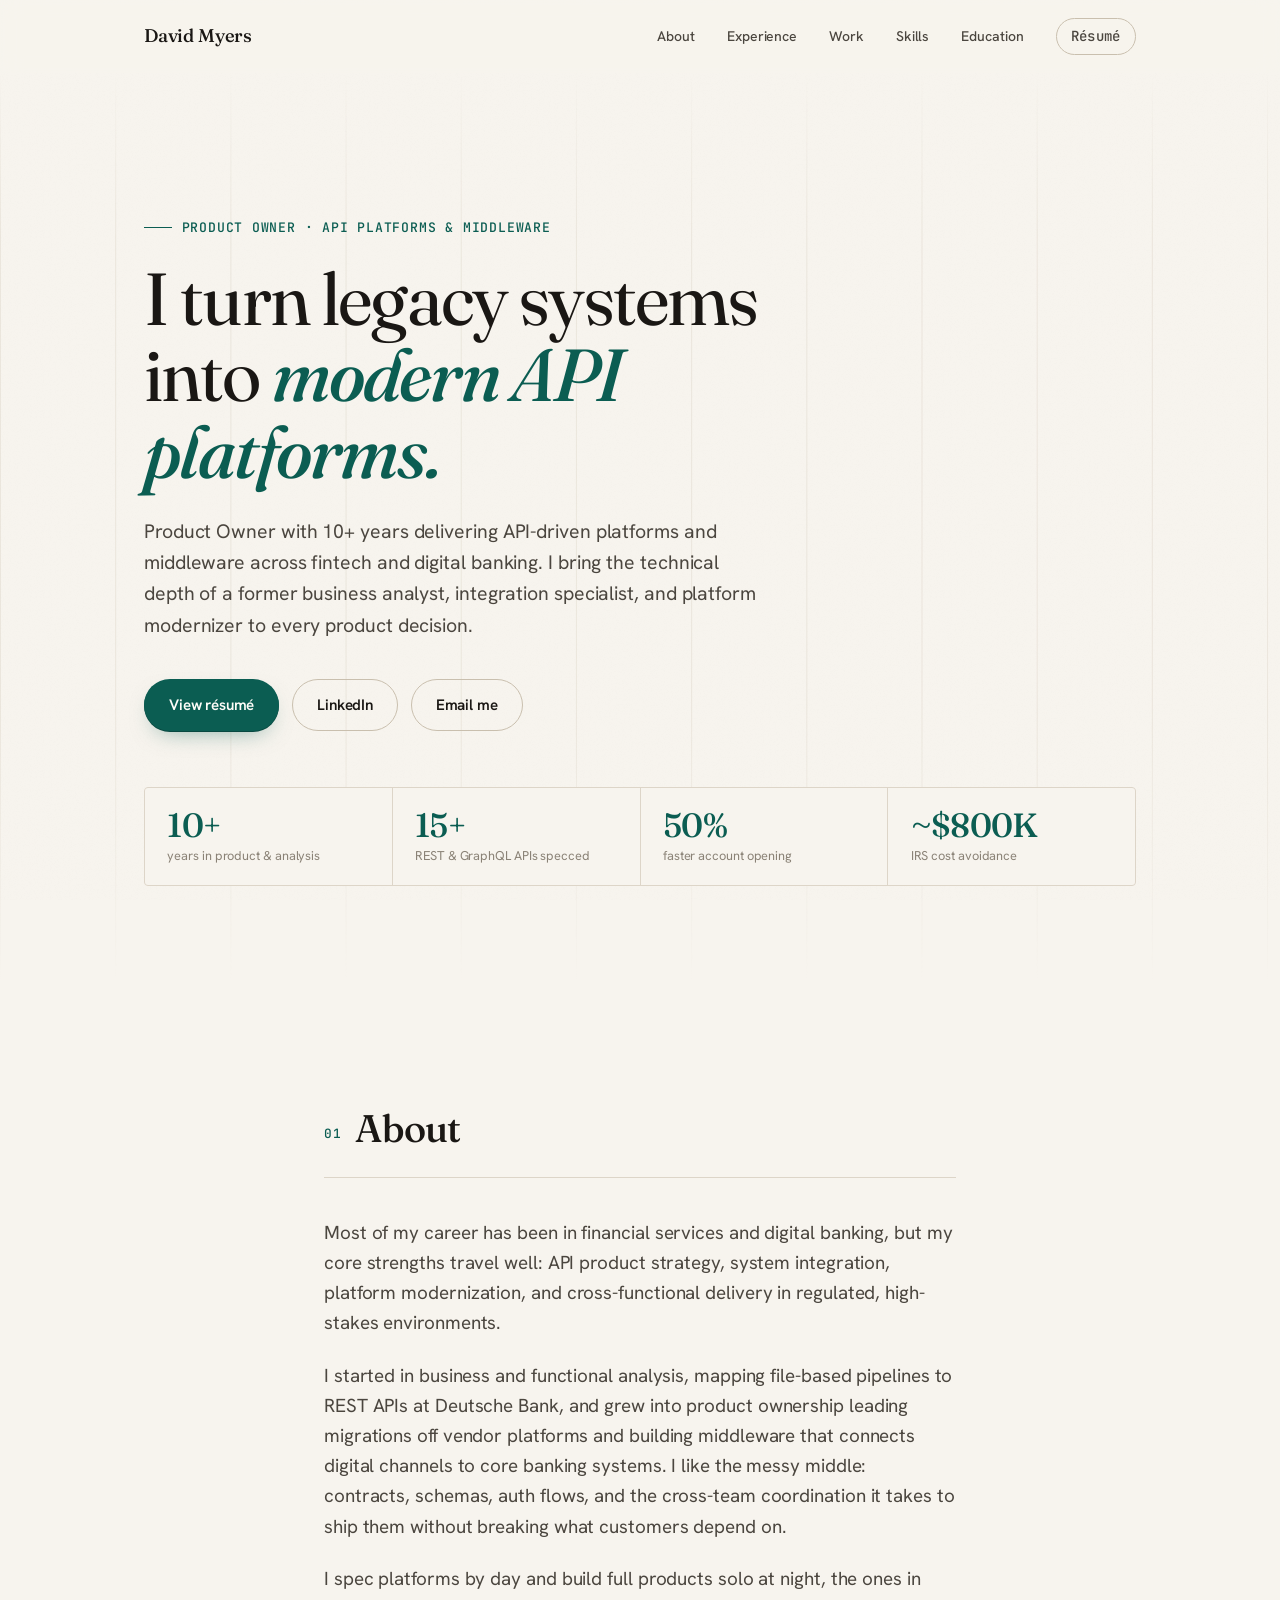
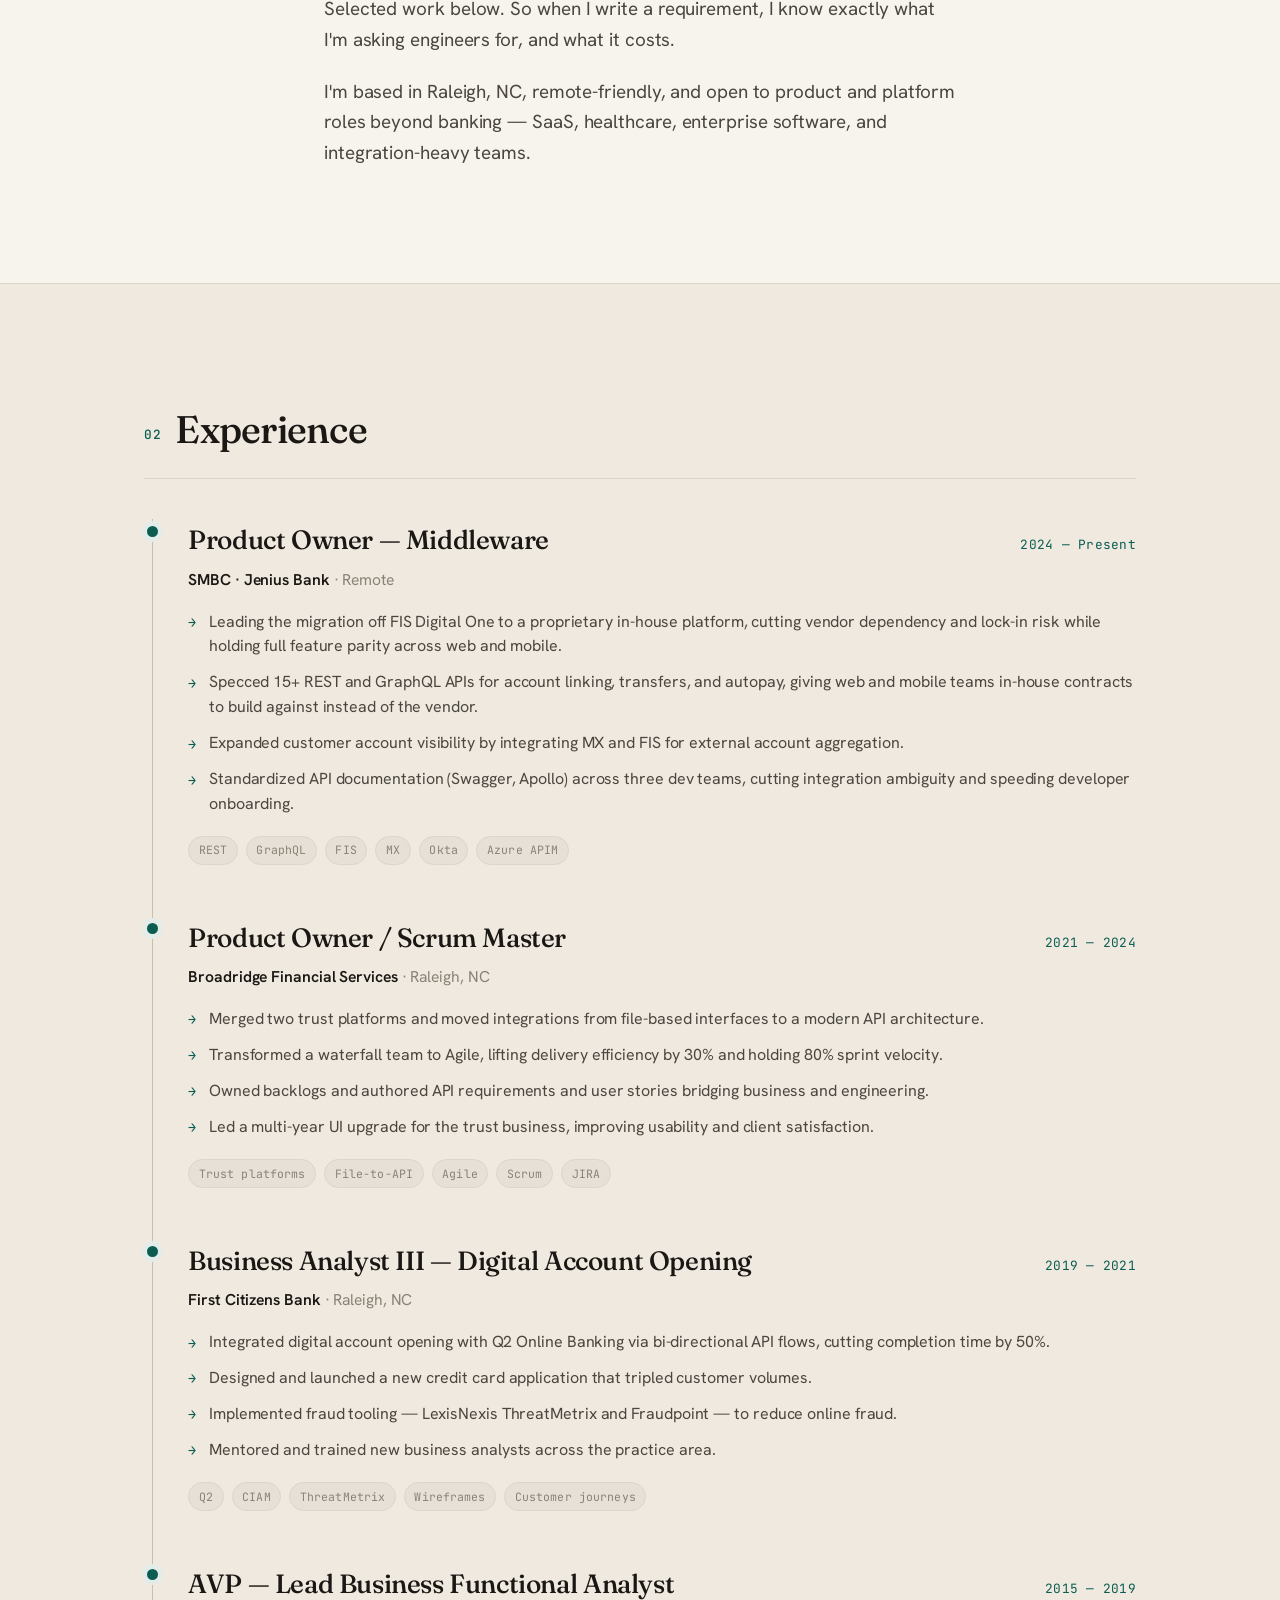
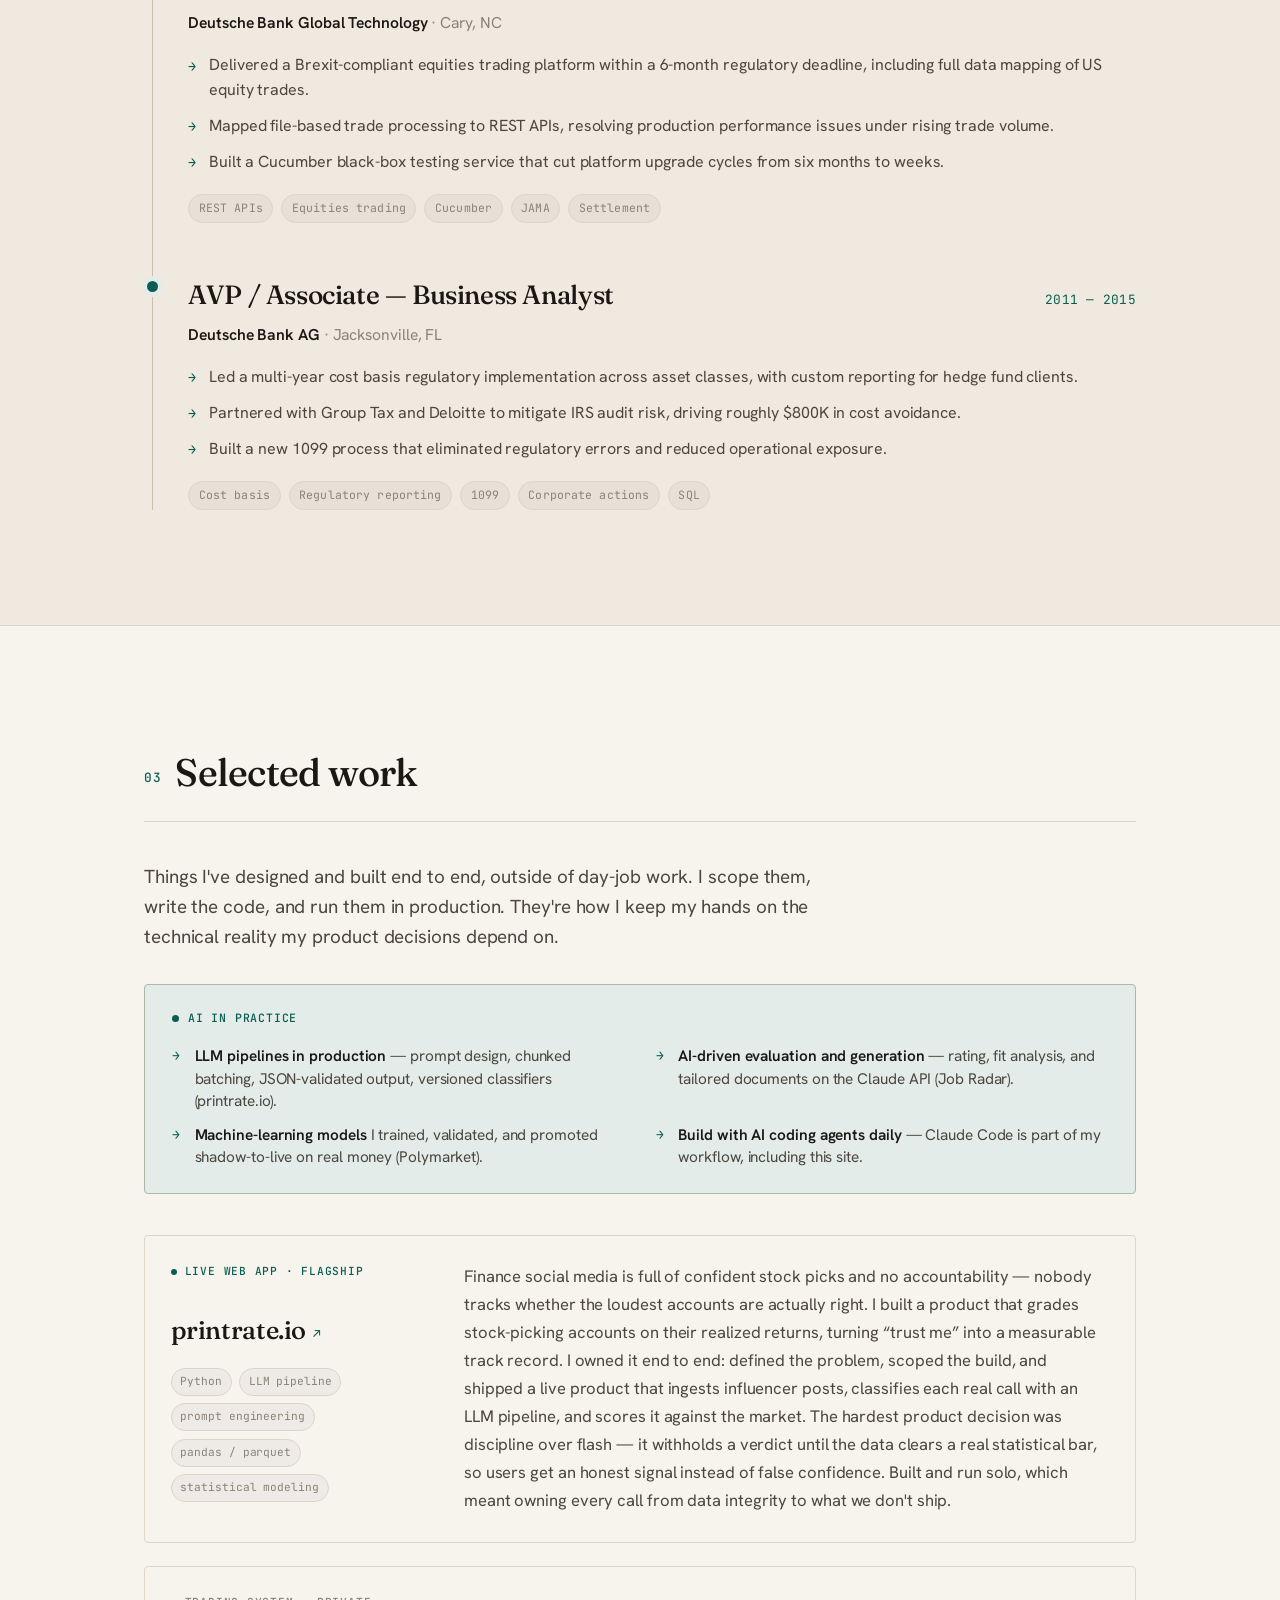
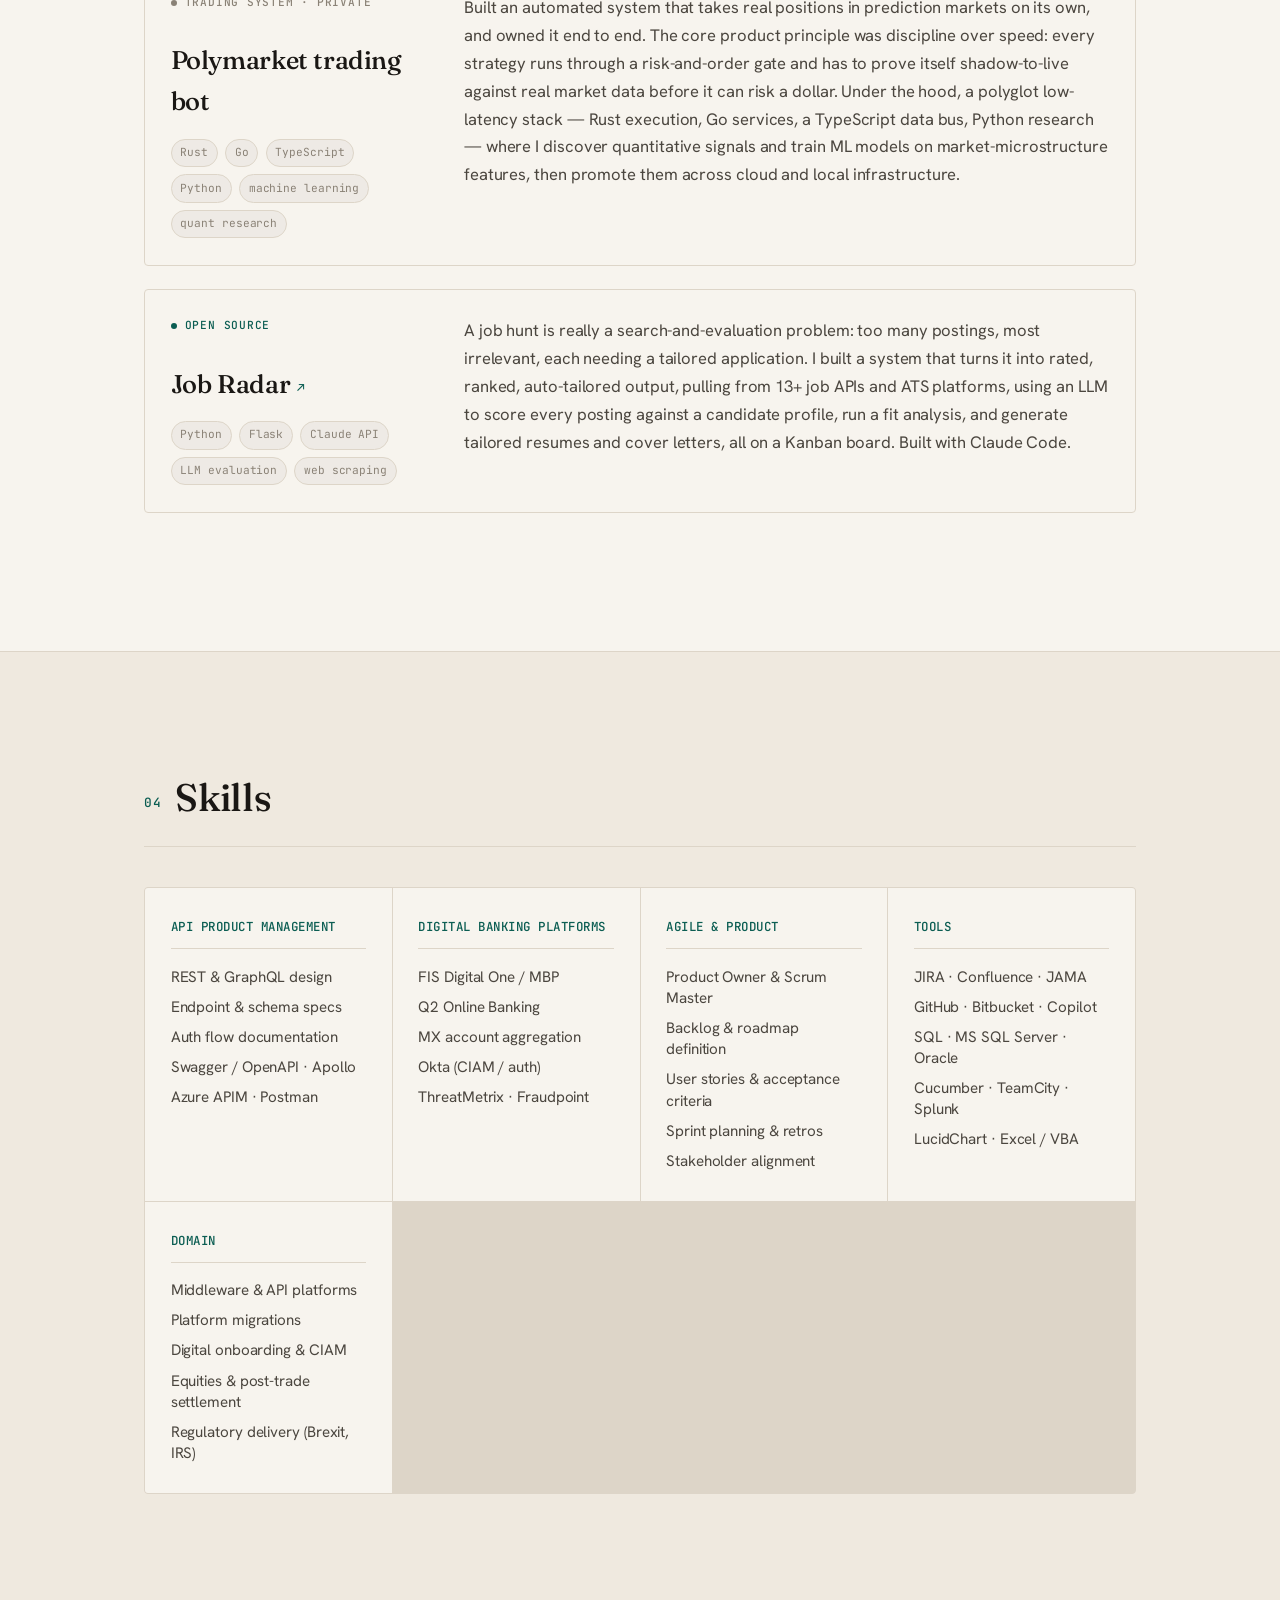
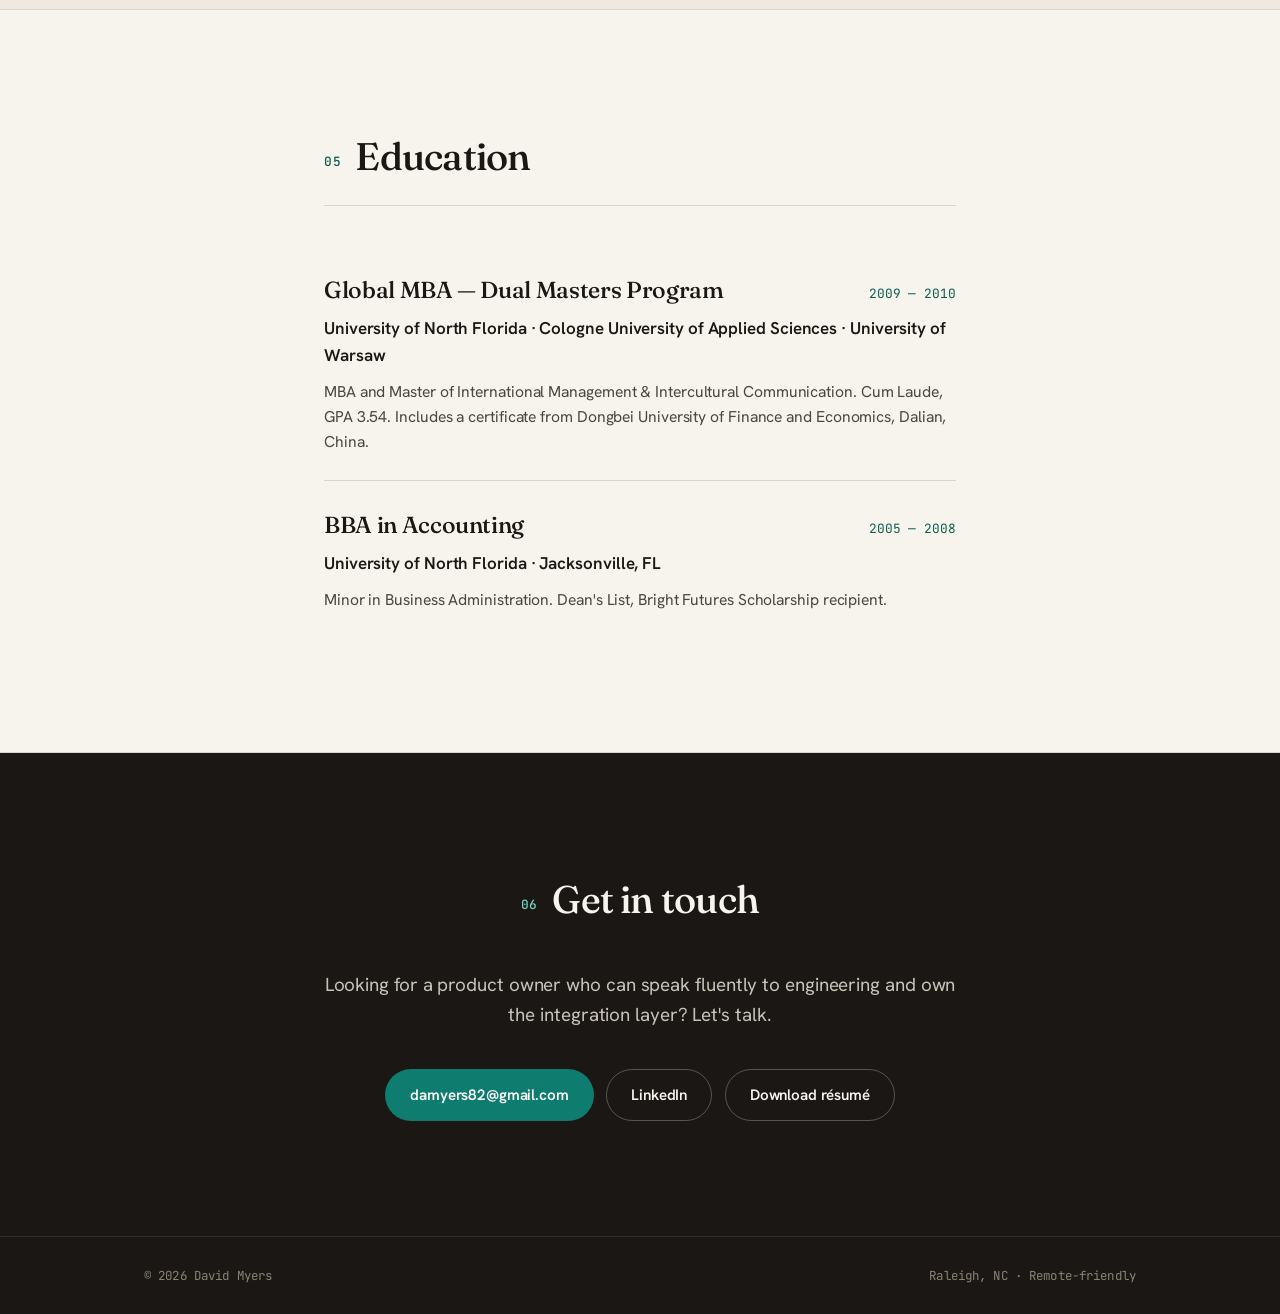
==== index.html @ fa6a153c "Sharpen positioning: outcome-led Jenius bullets, About bridge line, Job Radar product framing, unify" ====
<!DOCTYPE html>
<html lang="en">
<head>
  <meta charset="UTF-8" />
  <meta name="viewport" content="width=device-width, initial-scale=1.0" />
  <title>David Myers — Product Owner, API Platforms &amp; Middleware</title>
  <meta name="description" content="David Myers — Product Owner specializing in API platforms and middleware, with 10+ years modernizing complex enterprise systems across fintech, digital banking, and regulated environments." />

  <!-- Open Graph / social preview -->
  <meta property="og:title" content="David Myers — Product Owner, API Platforms &amp; Middleware" />
  <meta property="og:description" content="10+ years modernizing API platforms and middleware across fintech and digital banking." />
  <meta property="og:type" content="website" />
  <meta property="og:url" content="https://davidmyers.work/" />

  <link rel="preconnect" href="https://fonts.googleapis.com" />
  <link rel="preconnect" href="https://fonts.gstatic.com" crossorigin />
  <link href="https://fonts.googleapis.com/css2?family=Fraunces:opsz,wght@9..144,400;9..144,500;9..144,600;9..144,400&family=Hanken+Grotesk:wght@400;500;600;700&family=JetBrains+Mono:wght@400;500&display=swap" rel="stylesheet" />

  <link rel="stylesheet" href="styles.css" />
  <link rel="icon" href="data:image/svg+xml,%3Csvg xmlns='http://www.w3.org/2000/svg' viewBox='0 0 100 100'%3E%3Crect width='100' height='100' rx='22' fill='%234f46e5'/%3E%3Ctext x='50' y='68' font-family='Georgia,serif' font-size='54' fill='white' text-anchor='middle'%3EDM%3C/text%3E%3C/svg%3E" />
</head>
<body>
  <script>document.documentElement.classList.add('js');</script>

  <header class="nav" id="nav">
    <div class="nav-inner">
      <a href="#top" class="nav-brand">David&nbsp;Myers</a>
      <nav class="nav-links" aria-label="Primary">
        <a href="#about">About</a>
        <a href="#experience">Experience</a>
        <a href="#work">Work</a>
        <a href="#skills">Skills</a>
        <a href="#education">Education</a>
        <a href="resume.html" class="nav-resume">Résumé</a>
      </nav>
    </div>
  </header>

  <main id="top">

    <!-- HERO -->
    <section class="hero">
      <div class="container">
        <p class="hero-eyebrow">Product Owner · API Platforms &amp; Middleware</p>
        <h1 class="hero-title">I turn legacy systems into <span class="accent">modern API platforms.</span></h1>
        <p class="hero-lead">
          Product Owner with 10+ years delivering API-driven platforms and middleware across
          fintech and digital banking. I bring the technical depth of a former business analyst,
          integration specialist, and platform modernizer to every product decision.
        </p>
        <div class="hero-actions">
          <a href="resume.html" class="btn btn-primary">View résumé</a>
          <a href="https://linkedin.com/in/davidmyers82" class="btn btn-ghost" target="_blank" rel="noopener">LinkedIn</a>
          <a href="mailto:damyers82@gmail.com" class="btn btn-ghost">Email me</a>
        </div>
        <ul class="hero-stats">
          <li><span class="stat-num">10+</span><span class="stat-label">years in product &amp; analysis</span></li>
          <li><span class="stat-num">15+</span><span class="stat-label">REST &amp; GraphQL APIs specced</span></li>
          <li><span class="stat-num">50%</span><span class="stat-label">faster account opening</span></li>
          <li><span class="stat-num">~$800K</span><span class="stat-label">IRS cost avoidance</span></li>
        </ul>
      </div>
    </section>

    <!-- ABOUT -->
    <section id="about" class="section">
      <div class="container narrow">
        <h2 class="section-title"><span class="section-num">01</span> About</h2>
        <p class="prose">
          Most of my career has been in financial services and digital banking, but my core
          strengths travel well: API product strategy, system integration, platform
          modernization, and cross-functional delivery in regulated, high-stakes environments.
        </p>
        <p class="prose">
          I started in business and functional analysis, mapping file-based pipelines to REST
          APIs at Deutsche Bank, and grew into product ownership leading migrations off vendor
          platforms and building middleware that connects digital channels to core banking
          systems. I like the messy middle: contracts, schemas, auth flows, and the
          cross-team coordination it takes to ship them without breaking what customers depend on.
        </p>
        <p class="prose">
          I spec platforms by day and build full products solo at night, the ones in Selected
          work below. So when I write a requirement, I know exactly what I'm asking engineers
          for, and what it costs.
        </p>
        <p class="prose">
          I'm based in Raleigh, NC, remote-friendly, and open to product and platform roles
          beyond banking — SaaS, healthcare, enterprise software, and integration-heavy teams.
        </p>
      </div>
    </section>

    <!-- EXPERIENCE -->
    <section id="experience" class="section section-alt">
      <div class="container">
        <h2 class="section-title"><span class="section-num">02</span> Experience</h2>

        <ol class="timeline">

          <li class="tl-item reveal">
            <div class="tl-marker" aria-hidden="true"></div>
            <div class="tl-body">
              <div class="tl-head">
                <h3 class="tl-role">Product Owner — Middleware</h3>
                <span class="tl-dates">2024 — Present</span>
              </div>
              <p class="tl-company">SMBC · Jenius Bank <span class="tl-loc">· Remote</span></p>
              <ul class="tl-points">
                <li>Leading the migration off FIS Digital One to a proprietary in-house platform, cutting vendor dependency and lock-in risk while holding full feature parity across web and mobile.</li>
                <li>Specced 15+ REST and GraphQL APIs for account linking, transfers, and autopay, giving web and mobile teams in-house contracts to build against instead of the vendor.</li>
                <li>Expanded customer account visibility by integrating MX and FIS for external account aggregation.</li>
                <li>Standardized API documentation (Swagger, Apollo) across three dev teams, cutting integration ambiguity and speeding developer onboarding.</li>
              </ul>
              <ul class="tl-tags">
                <li>REST</li><li>GraphQL</li><li>FIS</li><li>MX</li><li>Okta</li><li>Azure APIM</li>
              </ul>
            </div>
          </li>

          <li class="tl-item reveal">
            <div class="tl-marker" aria-hidden="true"></div>
            <div class="tl-body">
              <div class="tl-head">
                <h3 class="tl-role">Product Owner / Scrum Master</h3>
                <span class="tl-dates">2021 — 2024</span>
              </div>
              <p class="tl-company">Broadridge Financial Services <span class="tl-loc">· Raleigh, NC</span></p>
              <ul class="tl-points">
                <li>Merged two trust platforms and moved integrations from file-based interfaces to a modern API architecture.</li>
                <li>Transformed a waterfall team to Agile, lifting delivery efficiency by 30% and holding 80% sprint velocity.</li>
                <li>Owned backlogs and authored API requirements and user stories bridging business and engineering.</li>
                <li>Led a multi-year UI upgrade for the trust business, improving usability and client satisfaction.</li>
              </ul>
              <ul class="tl-tags">
                <li>Trust platforms</li><li>File-to-API</li><li>Agile</li><li>Scrum</li><li>JIRA</li>
              </ul>
            </div>
          </li>

          <li class="tl-item reveal">
            <div class="tl-marker" aria-hidden="true"></div>
            <div class="tl-body">
              <div class="tl-head">
                <h3 class="tl-role">Business Analyst III — Digital Account Opening</h3>
                <span class="tl-dates">2019 — 2021</span>
              </div>
              <p class="tl-company">First Citizens Bank <span class="tl-loc">· Raleigh, NC</span></p>
              <ul class="tl-points">
                <li>Integrated digital account opening with Q2 Online Banking via bi-directional API flows, cutting completion time by 50%.</li>
                <li>Designed and launched a new credit card application that tripled customer volumes.</li>
                <li>Implemented fraud tooling — LexisNexis ThreatMetrix and Fraudpoint — to reduce online fraud.</li>
                <li>Mentored and trained new business analysts across the practice area.</li>
              </ul>
              <ul class="tl-tags">
                <li>Q2</li><li>CIAM</li><li>ThreatMetrix</li><li>Wireframes</li><li>Customer journeys</li>
              </ul>
            </div>
          </li>

          <li class="tl-item reveal">
            <div class="tl-marker" aria-hidden="true"></div>
            <div class="tl-body">
              <div class="tl-head">
                <h3 class="tl-role">AVP — Lead Business Functional Analyst</h3>
                <span class="tl-dates">2015 — 2019</span>
              </div>
              <p class="tl-company">Deutsche Bank Global Technology <span class="tl-loc">· Cary, NC</span></p>
              <ul class="tl-points">
                <li>Delivered a Brexit-compliant equities trading platform within a 6-month regulatory deadline, including full data mapping of US equity trades.</li>
                <li>Mapped file-based trade processing to REST APIs, resolving production performance issues under rising trade volume.</li>
                <li>Built a Cucumber black-box testing service that cut platform upgrade cycles from six months to weeks.</li>
              </ul>
              <ul class="tl-tags">
                <li>REST APIs</li><li>Equities trading</li><li>Cucumber</li><li>JAMA</li><li>Settlement</li>
              </ul>
            </div>
          </li>

          <li class="tl-item reveal">
            <div class="tl-marker" aria-hidden="true"></div>
            <div class="tl-body">
              <div class="tl-head">
                <h3 class="tl-role">AVP / Associate — Business Analyst</h3>
                <span class="tl-dates">2011 — 2015</span>
              </div>
              <p class="tl-company">Deutsche Bank AG <span class="tl-loc">· Jacksonville, FL</span></p>
              <ul class="tl-points">
                <li>Led a multi-year cost basis regulatory implementation across asset classes, with custom reporting for hedge fund clients.</li>
                <li>Partnered with Group Tax and Deloitte to mitigate IRS audit risk, driving roughly $800K in cost avoidance.</li>
                <li>Built a new 1099 process that eliminated regulatory errors and reduced operational exposure.</li>
              </ul>
              <ul class="tl-tags">
                <li>Cost basis</li><li>Regulatory reporting</li><li>1099</li><li>Corporate actions</li><li>SQL</li>
              </ul>
            </div>
          </li>

        </ol>
      </div>
    </section>

    <!-- SELECTED WORK -->
    <section id="work" class="section">
      <div class="container">
        <h2 class="section-title"><span class="section-num">03</span> Selected work</h2>
        <p class="prose" style="margin-bottom:2rem;">
          Things I've designed and built end to end, outside of day-job work. I scope them,
          write the code, and run them in production. They're how I keep my hands on the
          technical reality my product decisions depend on.
        </p>

        <div class="ai-note reveal">
          <span class="ai-note-label">AI in practice</span>
          <ul>
            <li><strong>LLM pipelines in production</strong> — prompt design, chunked batching, JSON-validated output, versioned classifiers (printrate.io).</li>
            <li><strong>AI-driven evaluation and generation</strong> — rating, fit analysis, and tailored documents on the Claude API (Job Radar).</li>
            <li><strong>Machine-learning models</strong> I trained, validated, and promoted shadow-to-live on real money (Polymarket).</li>
            <li><strong>Build with AI coding agents daily</strong> — Claude Code is part of my workflow, including this site.</li>
          </ul>
        </div>

        <article class="proj proj-featured reveal">
          <div class="proj-featured-meta">
            <span class="proj-kind">Live web app · flagship</span>
            <a href="https://printrate.io" class="proj-name" target="_blank" rel="noopener">
              printrate.io <span class="ext">↗</span>
            </a>
            <ul class="proj-tags">
              <li>Python</li><li>LLM pipeline</li><li>prompt engineering</li><li>pandas / parquet</li><li>statistical modeling</li>
            </ul>
          </div>
          <div class="proj-featured-body">
            <p class="proj-desc">
              Finance social media is full of confident stock picks and no accountability — nobody
              tracks whether the loudest accounts are actually right. I built a product that grades
              stock-picking accounts on their realized returns, turning “trust me” into a measurable
              track record. I owned it end to end: defined the problem, scoped the build, and shipped
              a live product that ingests influencer posts, classifies each real call with an LLM
              pipeline, and scores it against the market. The hardest product decision was discipline
              over flash — it withholds a verdict until the data clears a real statistical bar, so
              users get an honest signal instead of false confidence. Built and run solo, which meant
              owning every call from data integrity to what we don't ship.
            </p>
          </div>
        </article>

        <article class="proj proj-featured reveal">
          <div class="proj-featured-meta">
            <span class="proj-kind is-private">Trading system · private</span>
            <span class="proj-name">Polymarket trading bot</span>
            <ul class="proj-tags">
              <li>Rust</li><li>Go</li><li>TypeScript</li><li>Python</li><li>machine learning</li><li>quant research</li>
            </ul>
          </div>
          <div class="proj-featured-body">
            <p class="proj-desc">
              Built an automated system that takes real positions in prediction markets on its
              own, and owned it end to end. The core product principle was discipline over speed:
              every strategy runs through a risk-and-order gate and has to prove itself
              shadow-to-live against real market data before it can risk a dollar. Under the hood,
              a polyglot low-latency stack — Rust execution, Go services, a TypeScript data bus,
              Python research — where I discover quantitative signals and train ML models on
              market-microstructure features, then promote them across cloud and local infrastructure.
            </p>
          </div>
        </article>

        <article class="proj proj-featured reveal">
          <div class="proj-featured-meta">
            <span class="proj-kind">Open source</span>
            <a href="https://github.com/devpyle/job-search-profile" class="proj-name" target="_blank" rel="noopener">
              Job Radar <span class="ext">↗</span>
            </a>
            <ul class="proj-tags">
              <li>Python</li><li>Flask</li><li>Claude API</li><li>LLM evaluation</li><li>web scraping</li>
            </ul>
          </div>
          <div class="proj-featured-body">
            <p class="proj-desc">
              A job hunt is really a search-and-evaluation problem: too many postings, most
              irrelevant, each needing a tailored application. I built a system that turns it
              into rated, ranked, auto-tailored output, pulling from 13+ job APIs and ATS
              platforms, using an LLM to score every posting against a candidate profile, run a
              fit analysis, and generate tailored resumes and cover letters, all on a Kanban
              board. Built with Claude Code.
            </p>
          </div>
        </article>
      </div>
    </section>

    <!-- SKILLS -->
    <section id="skills" class="section section-alt">
      <div class="container">
        <h2 class="section-title"><span class="section-num">04</span> Skills</h2>
        <div class="skills-grid">

          <div class="skill-card reveal">
            <h3>API Product Management</h3>
            <ul>
              <li>REST &amp; GraphQL design</li>
              <li>Endpoint &amp; schema specs</li>
              <li>Auth flow documentation</li>
              <li>Swagger / OpenAPI · Apollo</li>
              <li>Azure APIM · Postman</li>
            </ul>
          </div>

          <div class="skill-card reveal">
            <h3>Digital Banking Platforms</h3>
            <ul>
              <li>FIS Digital One / MBP</li>
              <li>Q2 Online Banking</li>
              <li>MX account aggregation</li>
              <li>Okta (CIAM / auth)</li>
              <li>ThreatMetrix · Fraudpoint</li>
            </ul>
          </div>

          <div class="skill-card reveal">
            <h3>Agile &amp; Product</h3>
            <ul>
              <li>Product Owner &amp; Scrum Master</li>
              <li>Backlog &amp; roadmap definition</li>
              <li>User stories &amp; acceptance criteria</li>
              <li>Sprint planning &amp; retros</li>
              <li>Stakeholder alignment</li>
            </ul>
          </div>

          <div class="skill-card reveal">
            <h3>Tools</h3>
            <ul>
              <li>JIRA · Confluence · JAMA</li>
              <li>GitHub · Bitbucket · Copilot</li>
              <li>SQL · MS SQL Server · Oracle</li>
              <li>Cucumber · TeamCity · Splunk</li>
              <li>LucidChart · Excel / VBA</li>
            </ul>
          </div>

          <div class="skill-card reveal">
            <h3>Domain</h3>
            <ul>
              <li>Middleware &amp; API platforms</li>
              <li>Platform migrations</li>
              <li>Digital onboarding &amp; CIAM</li>
              <li>Equities &amp; post-trade settlement</li>
              <li>Regulatory delivery (Brexit, IRS)</li>
            </ul>
          </div>

        </div>
      </div>
    </section>

    <!-- EDUCATION -->
    <section id="education" class="section">
      <div class="container narrow">
        <h2 class="section-title"><span class="section-num">05</span> Education</h2>

        <div class="edu reveal">
          <div class="edu-head">
            <h3>Global MBA — Dual Masters Program</h3>
            <span class="edu-dates">2009 — 2010</span>
          </div>
          <p class="edu-school">University of North Florida · Cologne University of Applied Sciences · University of Warsaw</p>
          <p class="edu-detail">MBA and Master of International Management &amp; Intercultural Communication. Cum Laude, GPA 3.54. Includes a certificate from Dongbei University of Finance and Economics, Dalian, China.</p>
        </div>

        <div class="edu reveal">
          <div class="edu-head">
            <h3>BBA in Accounting</h3>
            <span class="edu-dates">2005 — 2008</span>
          </div>
          <p class="edu-school">University of North Florida · Jacksonville, FL</p>
          <p class="edu-detail">Minor in Business Administration. Dean's List, Bright Futures Scholarship recipient.</p>
        </div>
      </div>
    </section>

    <!-- CONTACT -->
    <section id="contact" class="section section-contact">
      <div class="container narrow center">
        <h2 class="section-title center-title"><span class="section-num">06</span> Get in touch</h2>
        <p class="prose contact-lead">
          Looking for a product owner who can speak fluently to engineering and own the
          integration layer? Let's talk.
        </p>
        <div class="contact-actions">
          <a href="mailto:damyers82@gmail.com" class="btn btn-primary">damyers82@gmail.com</a>
          <a href="https://linkedin.com/in/davidmyers82" class="btn btn-ghost" target="_blank" rel="noopener">LinkedIn</a>
          <a href="resume.html" class="btn btn-ghost">Download résumé</a>
        </div>
      </div>
    </section>

  </main>

  <footer class="footer">
    <div class="container footer-inner">
      <span>© <span id="year"></span> David Myers</span>
      <span class="footer-loc">Raleigh, NC · Remote-friendly</span>
    </div>
  </footer>

  <script src="script.js"></script>
</body>
</html>
---- styles.css ----
/* ============================================================
   David Myers — davidmyers.work
   Aesthetic: technical-editorial "ledger"
   Warm paper · deep ink · petrol-green accent
   Fraunces (display) · Hanken Grotesk (body) · JetBrains Mono (meta)
   ============================================================ */

:root {
  /* palette */
  --paper:      #f7f4ee;   /* warm off-white background */
  --paper-alt:  #efe9df;   /* alternating section */
  --ink:        #1a1714;   /* near-black, warm */
  --ink-soft:   #4b463f;   /* secondary text */
  --ink-faint:  #8a8276;   /* muted meta */
  --line:       #ddd5c8;   /* hairline rules */
  --line-strong:#c9bfae;
  --accent:     #0b5d52;   /* deep petrol green */
  --accent-deep:#084840;
  --accent-soft:#e3ece9;   /* accent wash */
  --white:      #fffdf9;

  /* type */
  --display: "Fraunces", Georgia, "Times New Roman", serif;
  --body:    "Hanken Grotesk", -apple-system, BlinkMacSystemFont, sans-serif;
  --mono:    "JetBrains Mono", ui-monospace, "SFMono-Regular", monospace;

  /* metrics */
  --maxw: 1120px;
  --gutter: clamp(1.25rem, 5vw, 4rem);
  --radius: 4px;
}

/* ---------- reset ---------- */
*, *::before, *::after { box-sizing: border-box; }
html { scroll-behavior: smooth; -webkit-text-size-adjust: 100%; }
body {
  margin: 0;
  background: var(--paper);
  color: var(--ink);
  font-family: var(--body);
  font-size: 1.0625rem;
  line-height: 1.6;
  font-weight: 400;
  letter-spacing: -0.005em;
  -webkit-font-smoothing: antialiased;
  text-rendering: optimizeLegibility;
  overflow-x: hidden;
}

/* faint grain overlay for paper texture */
body::before {
  content: "";
  position: fixed;
  inset: 0;
  z-index: -1;
  pointer-events: none;
  opacity: 0.5;
  background-image: url("data:image/svg+xml,%3Csvg xmlns='http://www.w3.org/2000/svg' width='180' height='180'%3E%3Cfilter id='n'%3E%3CfeTurbulence type='fractalNoise' baseFrequency='0.85' numOctaves='2' stitchTiles='stitch'/%3E%3C/filter%3E%3Crect width='100%25' height='100%25' filter='url(%23n)' opacity='0.035'/%3E%3C/svg%3E");
}

a { color: inherit; text-decoration: none; }
img { max-width: 100%; display: block; }
ul, ol { margin: 0; padding: 0; list-style: none; }

/* ---------- layout helpers ---------- */
.container {
  width: 100%;
  max-width: var(--maxw);
  margin-inline: auto;
  padding-inline: var(--gutter);
}
.container.narrow { max-width: 760px; }
.center { text-align: center; }

.section {
  padding-block: clamp(4.5rem, 9vw, 8rem);
  position: relative;
}
.section-alt { background: var(--paper-alt); border-block: 1px solid var(--line); }

/* ---------- section titles ---------- */
.section-title {
  font-family: var(--display);
  font-weight: 500;
  font-size: clamp(1.6rem, 3.4vw, 2.4rem);
  letter-spacing: -0.02em;
  margin: 0 0 2.5rem;
  display: flex;
  align-items: baseline;
  gap: 0.9rem;
  padding-bottom: 1.1rem;
  border-bottom: 1px solid var(--line);
}
.section-num {
  font-family: var(--mono);
  font-size: 0.8rem;
  font-weight: 500;
  color: var(--accent);
  letter-spacing: 0.04em;
  transform: translateY(-0.35em);
}
.center-title { justify-content: center; border-bottom: none; padding-bottom: 0; }

/* ---------- nav ---------- */
.nav {
  position: sticky;
  top: 0;
  z-index: 50;
  background: color-mix(in srgb, var(--paper) 80%, transparent);
  backdrop-filter: saturate(140%) blur(10px);
  border-bottom: 1px solid transparent;
  transition: border-color .3s ease, background .3s ease, padding .3s ease;
}
.nav.scrolled {
  border-bottom-color: var(--line);
  background: color-mix(in srgb, var(--paper) 92%, transparent);
}
.nav-inner {
  max-width: var(--maxw);
  margin-inline: auto;
  padding: 1.1rem var(--gutter);
  display: flex;
  align-items: center;
  justify-content: space-between;
  transition: padding .3s ease;
}
.nav.scrolled .nav-inner { padding-block: 0.7rem; }
.nav-brand {
  font-family: var(--display);
  font-weight: 500;
  font-size: 1.15rem;
  letter-spacing: -0.01em;
}
.nav-links { display: flex; align-items: center; gap: clamp(1rem, 2.5vw, 2.2rem); }
.nav-links a {
  font-size: 0.875rem;
  font-weight: 500;
  color: var(--ink-soft);
  position: relative;
  transition: color .2s ease;
}
.nav-links a:not(.nav-resume)::after {
  content: "";
  position: absolute;
  left: 0; bottom: -4px;
  width: 0; height: 1.5px;
  background: var(--accent);
  transition: width .25s ease;
}
.nav-links a:not(.nav-resume):hover { color: var(--ink); }
.nav-links a:not(.nav-resume):hover::after { width: 100%; }
.nav-resume {
  font-family: var(--mono);
  font-size: 0.78rem;
  letter-spacing: 0.02em;
  color: var(--accent);
  border: 1px solid var(--line-strong);
  border-radius: 100px;
  padding: 0.4rem 0.9rem;
  transition: background .2s ease, border-color .2s ease, color .2s ease;
}
.nav-resume:hover { background: var(--accent); border-color: var(--accent); color: var(--white); }

/* ---------- hero ---------- */
.hero {
  padding-top: clamp(4rem, 11vw, 8.5rem);
  padding-bottom: clamp(3.5rem, 8vw, 6rem);
  position: relative;
}
/* faint ledger grid lines behind hero */
.hero::after {
  content: "";
  position: absolute;
  inset: 0;
  z-index: -1;
  background-image:
    linear-gradient(to right, var(--line) 1px, transparent 1px);
  background-size: clamp(60px, 9vw, 120px) 100%;
  -webkit-mask-image: linear-gradient(to bottom, transparent, #000 18%, #000 70%, transparent);
          mask-image: linear-gradient(to bottom, transparent, #000 18%, #000 70%, transparent);
  opacity: 0.45;
}
.hero-eyebrow {
  font-family: var(--mono);
  font-size: 0.82rem;
  font-weight: 500;
  letter-spacing: 0.06em;
  text-transform: uppercase;
  color: var(--accent);
  margin: 0 0 1.4rem;
  display: inline-flex;
  align-items: center;
  gap: 0.6rem;
  opacity: 0;
  animation: fade-up .7s ease .05s forwards;
}
.hero-eyebrow::before {
  content: "";
  width: 28px; height: 1px;
  background: var(--accent);
}
.hero-title {
  font-family: var(--display);
  font-weight: 400;
  font-size: clamp(2.4rem, 6.5vw, 4.6rem);
  line-height: 1.04;
  letter-spacing: -0.025em;
  margin: 0 0 1.6rem;
  max-width: 16ch;
  opacity: 0;
  animation: fade-up .8s ease .15s forwards;
}
.hero-title .accent {
  color: var(--accent);
  font-style: italic;
  font-weight: 500;
}
.hero-lead {
  font-size: clamp(1.05rem, 1.6vw, 1.22rem);
  color: var(--ink-soft);
  max-width: 56ch;
  margin: 0 0 2.4rem;
  opacity: 0;
  animation: fade-up .8s ease .28s forwards;
}
.hero-actions {
  display: flex;
  flex-wrap: wrap;
  gap: 0.8rem;
  margin-bottom: 3.5rem;
  opacity: 0;
  animation: fade-up .8s ease .4s forwards;
}

/* ---------- buttons ---------- */
.btn {
  display: inline-flex;
  align-items: center;
  justify-content: center;
  font-family: var(--body);
  font-size: 0.95rem;
  font-weight: 600;
  letter-spacing: -0.01em;
  padding: 0.8rem 1.5rem;
  border-radius: 100px;
  border: 1px solid transparent;
  cursor: pointer;
  transition: transform .18s ease, background .2s ease, color .2s ease, border-color .2s ease, box-shadow .2s ease;
}
.btn-primary {
  background: var(--accent);
  color: var(--white);
  box-shadow: 0 1px 0 var(--accent-deep), 0 10px 24px -12px rgba(11,93,82,0.55);
}
.btn-primary:hover { background: var(--accent-deep); transform: translateY(-2px); box-shadow: 0 1px 0 var(--accent-deep), 0 16px 30px -12px rgba(11,93,82,0.6); }
.btn-ghost {
  background: transparent;
  color: var(--ink);
  border-color: var(--line-strong);
}
.btn-ghost:hover { border-color: var(--accent); color: var(--accent); transform: translateY(-2px); }

/* ---------- hero stats ---------- */
.hero-stats {
  display: grid;
  grid-template-columns: repeat(4, 1fr);
  gap: 1px;
  background: var(--line);
  border: 1px solid var(--line);
  border-radius: var(--radius);
  overflow: hidden;
  opacity: 0;
  animation: fade-up .8s ease .52s forwards;
}
.hero-stats li {
  background: var(--paper);
  padding: 1.3rem 1.4rem;
  display: flex;
  flex-direction: column;
  gap: 0.3rem;
}
.stat-num {
  font-family: var(--display);
  font-size: clamp(1.5rem, 3vw, 2.1rem);
  font-weight: 500;
  color: var(--accent);
  letter-spacing: -0.02em;
  line-height: 1;
}
.stat-label {
  font-size: 0.8rem;
  color: var(--ink-faint);
  line-height: 1.35;
}

/* ---------- prose ---------- */
.prose {
  font-size: clamp(1.05rem, 1.5vw, 1.18rem);
  color: var(--ink-soft);
  margin: 0 0 1.4rem;
  max-width: 64ch;
}
.prose:last-child { margin-bottom: 0; }

/* ---------- timeline ---------- */
.timeline {
  position: relative;
  margin-left: 0.5rem;
  padding-left: 2.2rem;
  border-left: 1px solid var(--line-strong);
}
.tl-item {
  position: relative;
  padding-bottom: clamp(2.4rem, 4vw, 3.4rem);
}
.tl-item:last-child { padding-bottom: 0; }
.tl-marker {
  position: absolute;
  left: calc(-2.2rem - 6px);
  top: 0.4rem;
  width: 11px; height: 11px;
  border-radius: 50%;
  background: var(--paper-alt);
  border: 2px solid var(--accent);
  transition: background .3s ease, transform .3s ease, box-shadow .3s ease;
}
.section-alt .tl-marker { background: var(--paper-alt); }
.tl-item.is-visible .tl-marker { background: var(--accent); box-shadow: 0 0 0 5px var(--accent-soft); }
.tl-head {
  display: flex;
  align-items: baseline;
  justify-content: space-between;
  gap: 1rem;
  flex-wrap: wrap;
}
.tl-role {
  font-family: var(--display);
  font-weight: 500;
  font-size: clamp(1.25rem, 2.4vw, 1.65rem);
  letter-spacing: -0.015em;
  margin: 0;
}
.tl-dates {
  font-family: var(--mono);
  font-size: 0.8rem;
  color: var(--accent);
  letter-spacing: 0.02em;
  white-space: nowrap;
}
.tl-company {
  font-size: 0.98rem;
  font-weight: 600;
  color: var(--ink);
  margin: 0.35rem 0 1.1rem;
}
.tl-loc { font-weight: 400; color: var(--ink-faint); }
.tl-points { display: grid; gap: 0.7rem; margin-bottom: 1.2rem; }
.tl-points li {
  position: relative;
  padding-left: 1.3rem;
  color: var(--ink-soft);
  font-size: 1rem;
  line-height: 1.55;
}
.tl-points li::before {
  content: "→";
  position: absolute;
  left: 0;
  color: var(--accent);
  font-family: var(--mono);
  font-size: 0.85rem;
  top: 0.15rem;
}
.tl-tags {
  display: flex;
  flex-wrap: wrap;
  gap: 0.5rem;
}
.tl-tags li {
  font-family: var(--mono);
  font-size: 0.72rem;
  letter-spacing: 0.01em;
  color: var(--ink-faint);
  background: color-mix(in srgb, var(--ink) 4%, transparent);
  border: 1px solid var(--line);
  padding: 0.28rem 0.6rem;
  border-radius: 100px;
  transition: color .2s ease, border-color .2s ease;
}
.tl-item:hover .tl-tags li { border-color: var(--line-strong); }

/* ---------- skills ---------- */
.skills-grid {
  display: grid;
  grid-template-columns: repeat(auto-fit, minmax(220px, 1fr));
  gap: 1px;
  background: var(--line);
  border: 1px solid var(--line);
  border-radius: var(--radius);
  overflow: hidden;
}
.skill-card {
  background: var(--paper);
  padding: 1.8rem 1.6rem;
  transition: background .25s ease;
}
.skill-card:hover { background: var(--white); }
.skill-card h3 {
  font-family: var(--mono);
  font-size: 0.78rem;
  font-weight: 500;
  letter-spacing: 0.04em;
  text-transform: uppercase;
  color: var(--accent);
  margin: 0 0 1.1rem;
  padding-bottom: 0.7rem;
  border-bottom: 1px solid var(--line);
}
.skill-card ul { display: grid; gap: 0.55rem; }
.skill-card li {
  font-size: 0.95rem;
  color: var(--ink-soft);
  line-height: 1.4;
}

/* ---------- selected work ---------- */
.work-grid {
  display: grid;
  grid-template-columns: repeat(auto-fit, minmax(300px, 1fr));
  gap: 1.4rem;
}
.proj {
  display: flex;
  flex-direction: column;
  background: var(--paper);
  border: 1px solid var(--line);
  border-radius: var(--radius);
  padding: 1.7rem 1.6rem;
  transition: transform .25s ease, border-color .25s ease, box-shadow .25s ease, background .25s ease;
}
.proj:hover {
  transform: translateY(-4px);
  border-color: var(--line-strong);
  background: var(--white);
  box-shadow: 0 22px 40px -28px rgba(26,23,20,0.45);
}
.proj-kind {
  font-family: var(--mono);
  font-size: 0.7rem;
  font-weight: 500;
  letter-spacing: 0.07em;
  text-transform: uppercase;
  color: var(--accent);
  margin-bottom: 0.9rem;
  display: inline-flex;
  align-items: center;
  gap: 0.5rem;
}
.proj-kind::before {
  content: "";
  width: 6px; height: 6px;
  border-radius: 50%;
  background: var(--accent);
}
.proj-kind.is-private { color: var(--ink-faint); }
.proj-kind.is-private::before { background: var(--ink-faint); }
.proj-name {
  font-family: var(--display);
  font-weight: 500;
  font-size: 1.4rem;
  letter-spacing: -0.015em;
  margin: 0 0 0.7rem;
  display: inline-flex;
  align-items: baseline;
  gap: 0.45rem;
  color: var(--ink);
  transition: color .2s ease;
}
a.proj-name:hover { color: var(--accent); }
a.proj-name .ext {
  font-family: var(--mono);
  font-size: 0.8rem;
  color: var(--accent);
  transform: translateY(-1px);
}
.proj-desc {
  color: var(--ink-soft);
  font-size: 0.97rem;
  line-height: 1.55;
  margin: 0 0 1.3rem;
  flex: 1;
}
.proj-tags {
  display: flex;
  flex-wrap: wrap;
  gap: 0.45rem;
}
.proj-tags li {
  font-family: var(--mono);
  font-size: 0.7rem;
  color: var(--ink-faint);
  background: color-mix(in srgb, var(--ink) 4%, transparent);
  border: 1px solid var(--line);
  padding: 0.26rem 0.55rem;
  border-radius: 100px;
}

/* ---------- featured project (flagship) ---------- */
.proj-featured {
  display: grid;
  grid-template-columns: 0.78fr 2fr;
  gap: 2.6rem;
  align-items: start;
  margin-bottom: 1.4rem;
}
.proj-featured-meta {
  display: flex;
  flex-direction: column;
  gap: 0.9rem;
}
.proj-featured-meta .proj-name { font-size: 1.6rem; margin: 0; }
.proj-featured-meta .proj-tags { margin-top: 0.15rem; }
.proj-featured .proj-desc {
  margin: 0;
  font-size: 1.04rem;
  line-height: 1.68;
  flex: none;
}
@media (max-width: 720px) {
  .proj-featured { grid-template-columns: 1fr; gap: 1.1rem; }
}

/* ---------- AI-in-practice strip ---------- */
.ai-note {
  margin: 0 0 2.6rem;
  padding: 1.5rem 1.7rem;
  background: var(--accent-soft);
  border: 1px solid color-mix(in srgb, var(--accent) 24%, var(--line));
  border-radius: var(--radius);
}
.ai-note-label {
  font-family: var(--mono);
  font-size: 0.72rem;
  font-weight: 500;
  letter-spacing: 0.07em;
  text-transform: uppercase;
  color: var(--accent);
  display: flex;
  align-items: center;
  gap: 0.55rem;
  margin-bottom: 1.1rem;
}
.ai-note-label::before {
  content: "";
  width: 7px; height: 7px;
  border-radius: 50%;
  background: var(--accent);
}
.ai-note ul {
  display: grid;
  grid-template-columns: repeat(2, 1fr);
  gap: 0.75rem 2rem;
}
.ai-note li {
  position: relative;
  padding-left: 1.4rem;
  font-size: 0.96rem;
  color: var(--ink-soft);
  line-height: 1.45;
}
.ai-note li::before {
  content: "→";
  position: absolute;
  left: 0;
  top: 0.05rem;
  color: var(--accent);
  font-family: var(--mono);
  font-size: 0.82rem;
}
.ai-note li strong { color: var(--ink); font-weight: 600; }
@media (max-width: 640px) {
  .ai-note ul { grid-template-columns: 1fr; }
}

/* ---------- education ---------- */
.edu {
  padding: 1.6rem 0;
  border-bottom: 1px solid var(--line);
}
.edu:last-of-type { border-bottom: none; }
.edu-head {
  display: flex;
  align-items: baseline;
  justify-content: space-between;
  gap: 1rem;
  flex-wrap: wrap;
}
.edu-head h3 {
  font-family: var(--display);
  font-weight: 500;
  font-size: clamp(1.15rem, 2.2vw, 1.45rem);
  letter-spacing: -0.015em;
  margin: 0;
}
.edu-dates {
  font-family: var(--mono);
  font-size: 0.8rem;
  color: var(--accent);
}
.edu-school { font-weight: 600; margin: 0.4rem 0 0.6rem; color: var(--ink); }
.edu-detail { color: var(--ink-soft); margin: 0; font-size: 0.98rem; }

/* ---------- contact ---------- */
.section-contact {
  background: var(--ink);
  color: var(--paper);
  border-top: 1px solid var(--line);
}
.section-contact .section-title { color: var(--paper); }
.section-contact .section-num { color: #6fd8c8; }
.contact-lead { color: #c8c2b8; margin: 1.5rem auto 2.4rem; }
.contact-actions {
  display: flex;
  flex-wrap: wrap;
  gap: 0.8rem;
  justify-content: center;
}
.section-contact .btn-ghost { color: var(--paper); border-color: rgba(247,244,238,0.28); }
.section-contact .btn-ghost:hover { color: #6fd8c8; border-color: #6fd8c8; }
.section-contact .btn-primary { background: #0e7c6e; box-shadow: none; }
.section-contact .btn-primary:hover { background: #11907f; }

/* ---------- footer ---------- */
.footer {
  background: var(--ink);
  color: var(--ink-faint);
  border-top: 1px solid rgba(247,244,238,0.1);
  padding-block: 1.8rem;
}
.footer-inner {
  display: flex;
  justify-content: space-between;
  align-items: center;
  flex-wrap: wrap;
  gap: 0.6rem;
  font-family: var(--mono);
  font-size: 0.78rem;
  letter-spacing: 0.01em;
}

/* ---------- reveal animation ----------
   Only hide when JS is present (.js on <html>); without JS or before the
   observer fires, content stays fully visible. */
.js .reveal {
  opacity: 0;
  transform: translateY(22px);
  transition: opacity .7s cubic-bezier(.2,.7,.2,1), transform .7s cubic-bezier(.2,.7,.2,1);
}
.js .reveal.is-visible { opacity: 1; transform: none; }

@keyframes fade-up {
  from { opacity: 0; transform: translateY(20px); }
  to   { opacity: 1; transform: none; }
}

/* ---------- responsive ---------- */
@media (max-width: 720px) {
  .hero-stats { grid-template-columns: repeat(2, 1fr); }
  .nav-links { gap: 0.9rem; }
  .nav-links a:not(.nav-resume) { display: none; }
  .tl-head { gap: 0.2rem; }
}

@media (max-width: 420px) {
  .hero-stats { grid-template-columns: 1fr 1fr; }
}

/* ---------- reduced motion ---------- */
@media (prefers-reduced-motion: reduce) {
  html { scroll-behavior: auto; }
  *, *::before, *::after { animation-duration: .001ms !important; animation-delay: 0ms !important; transition-duration: .001ms !important; }
  .reveal, .hero-eyebrow, .hero-title, .hero-lead, .hero-actions, .hero-stats { opacity: 1 !important; transform: none !important; }
}
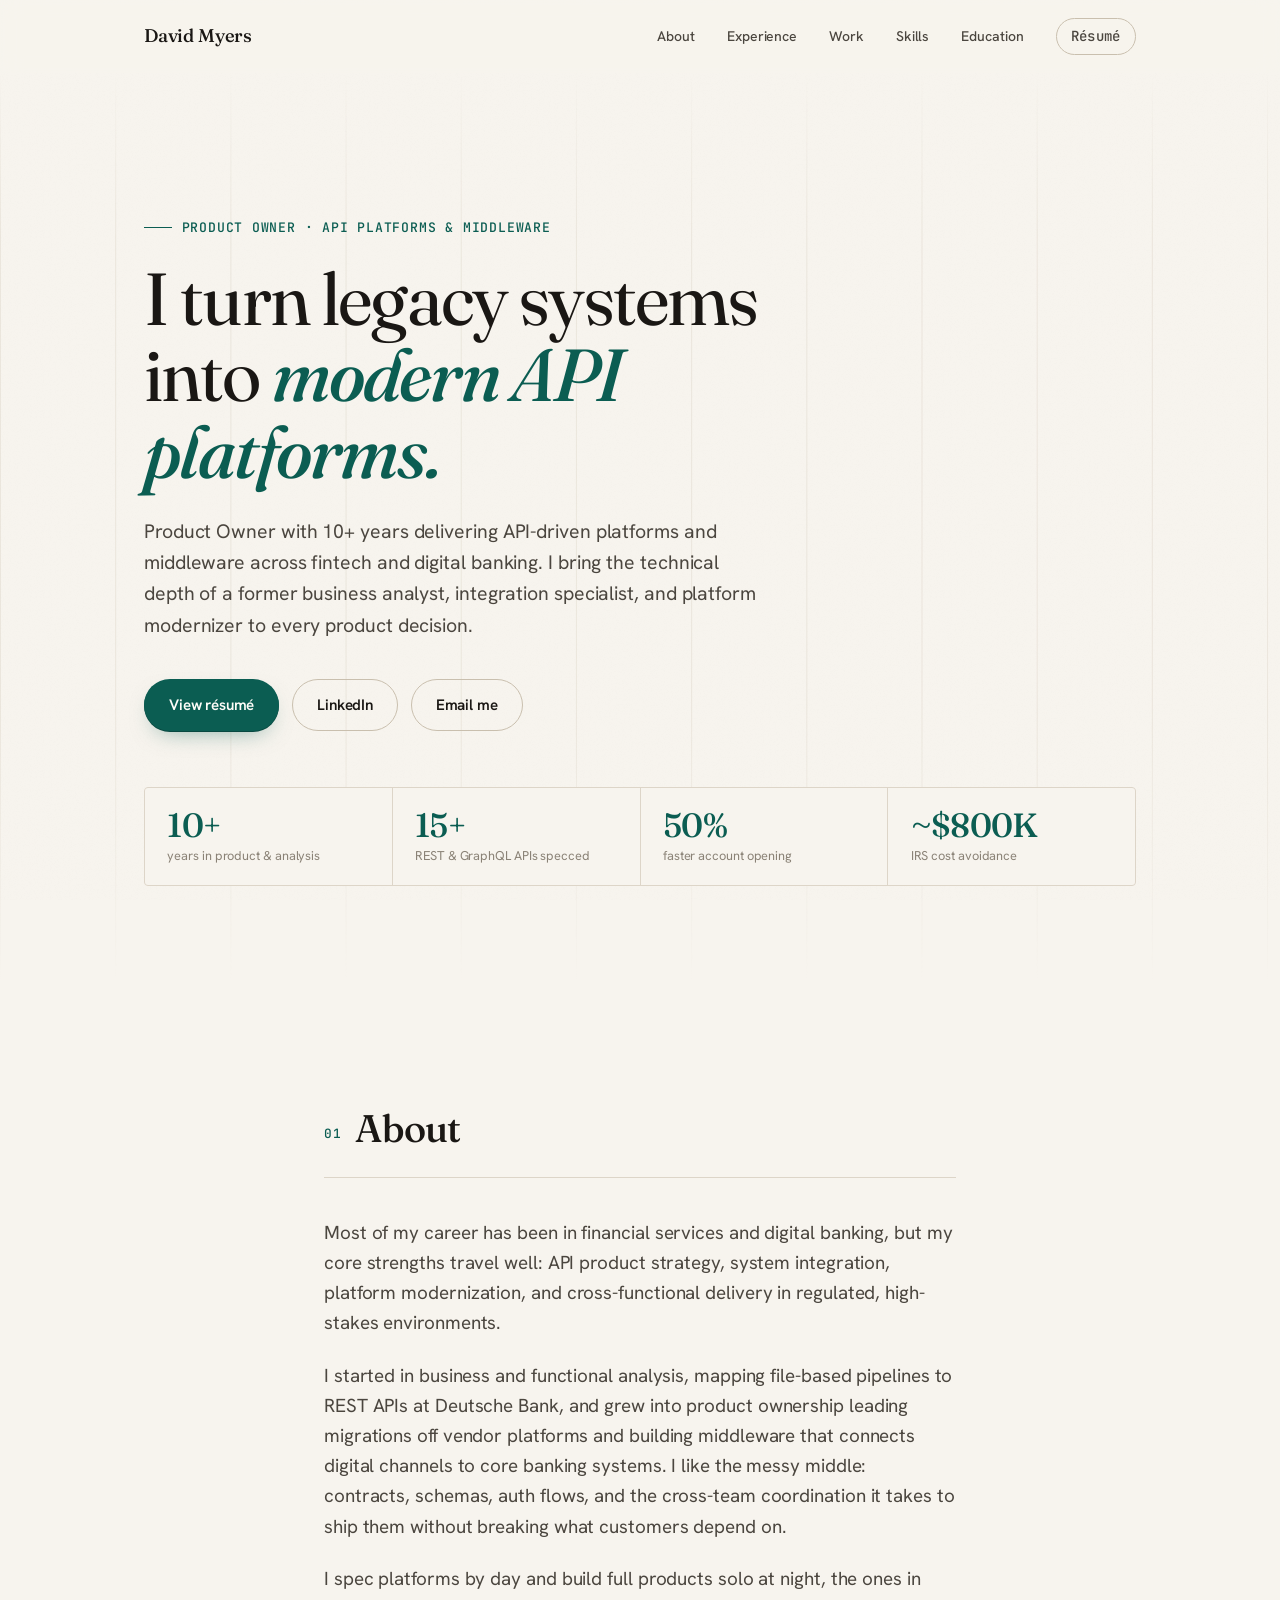
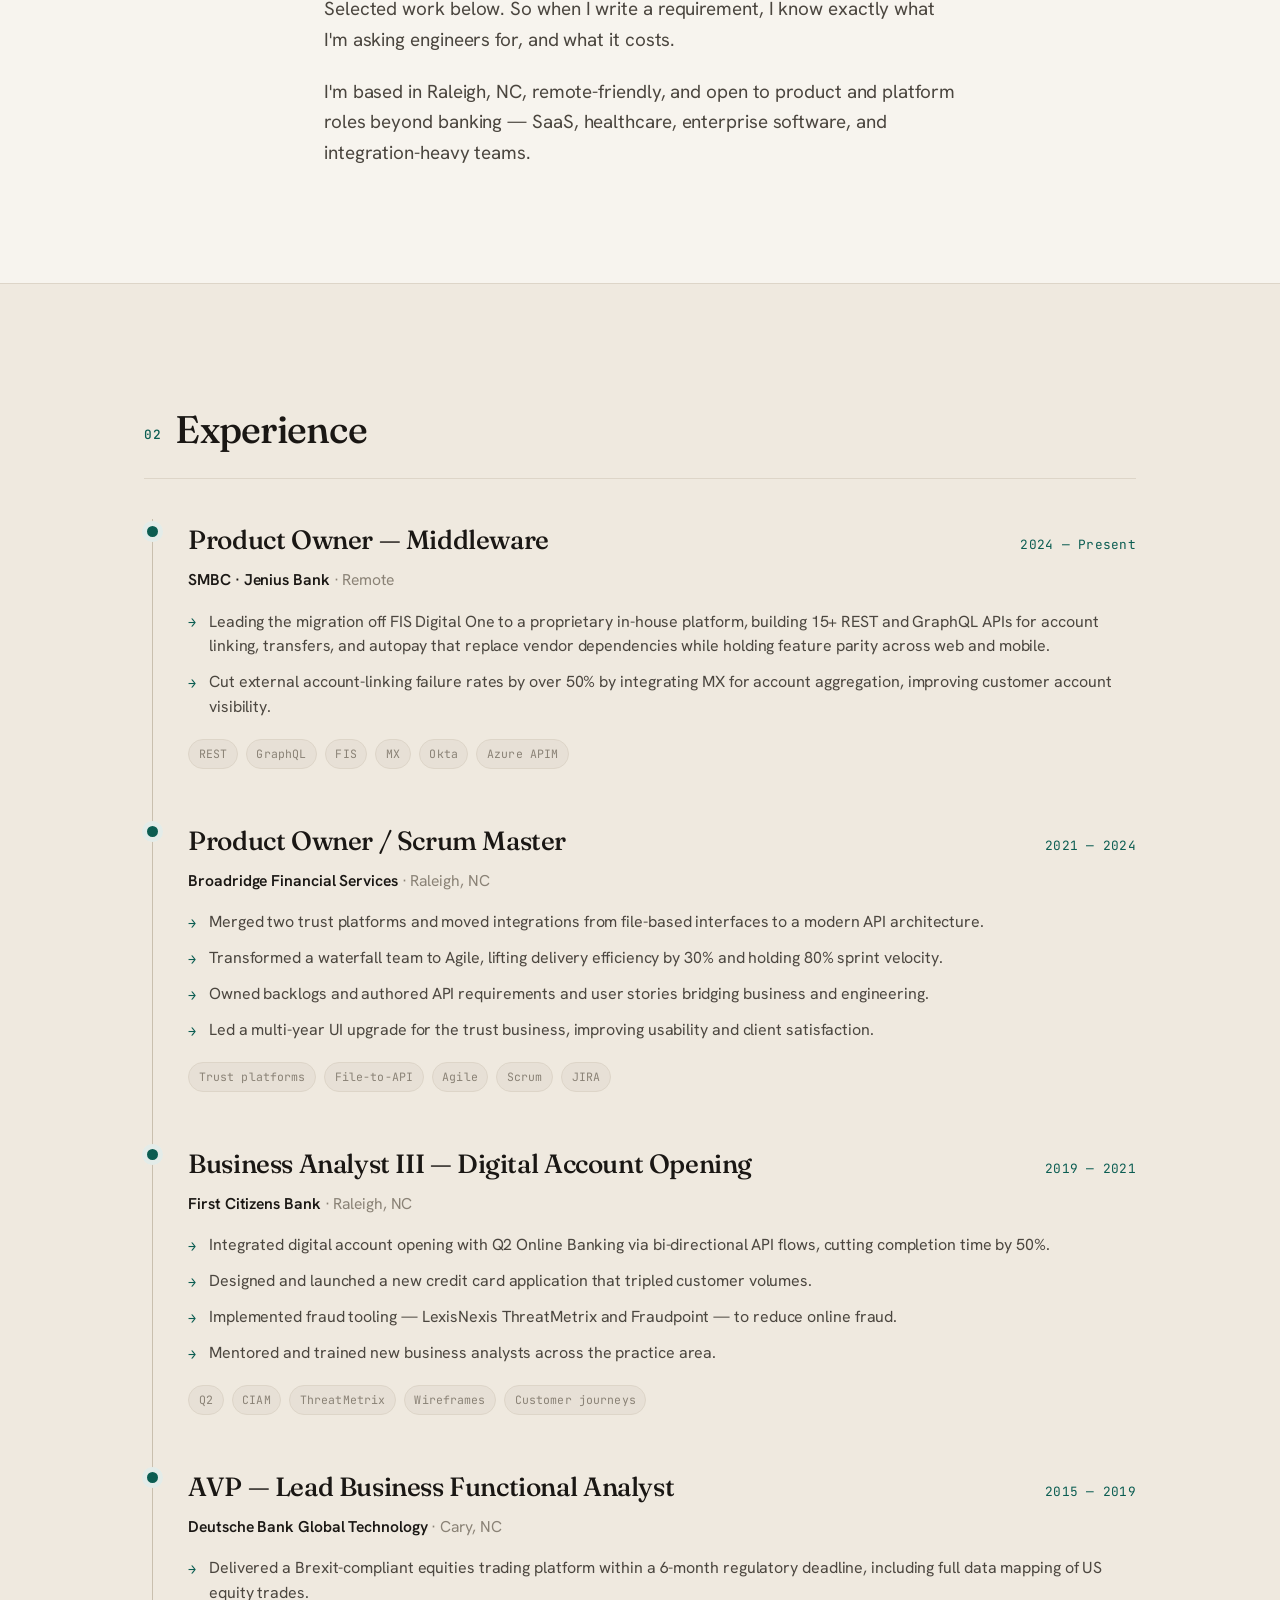
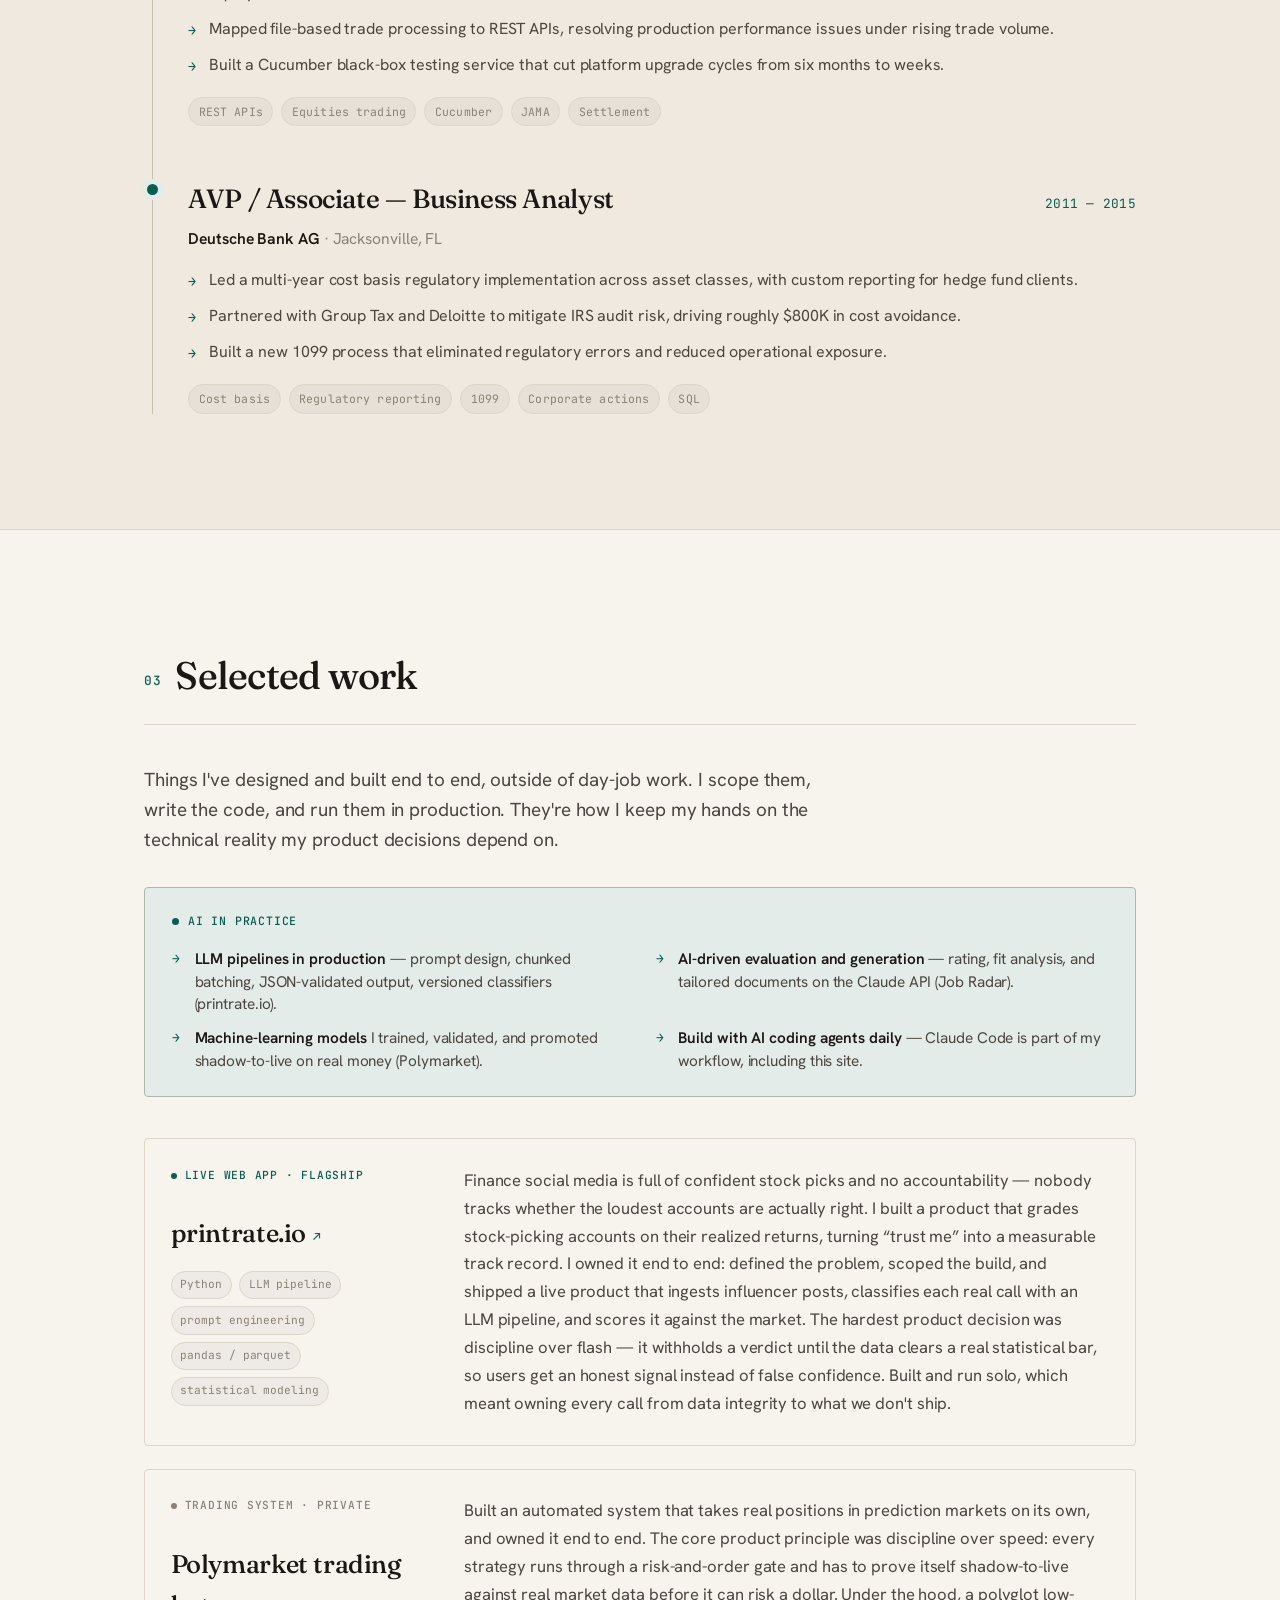
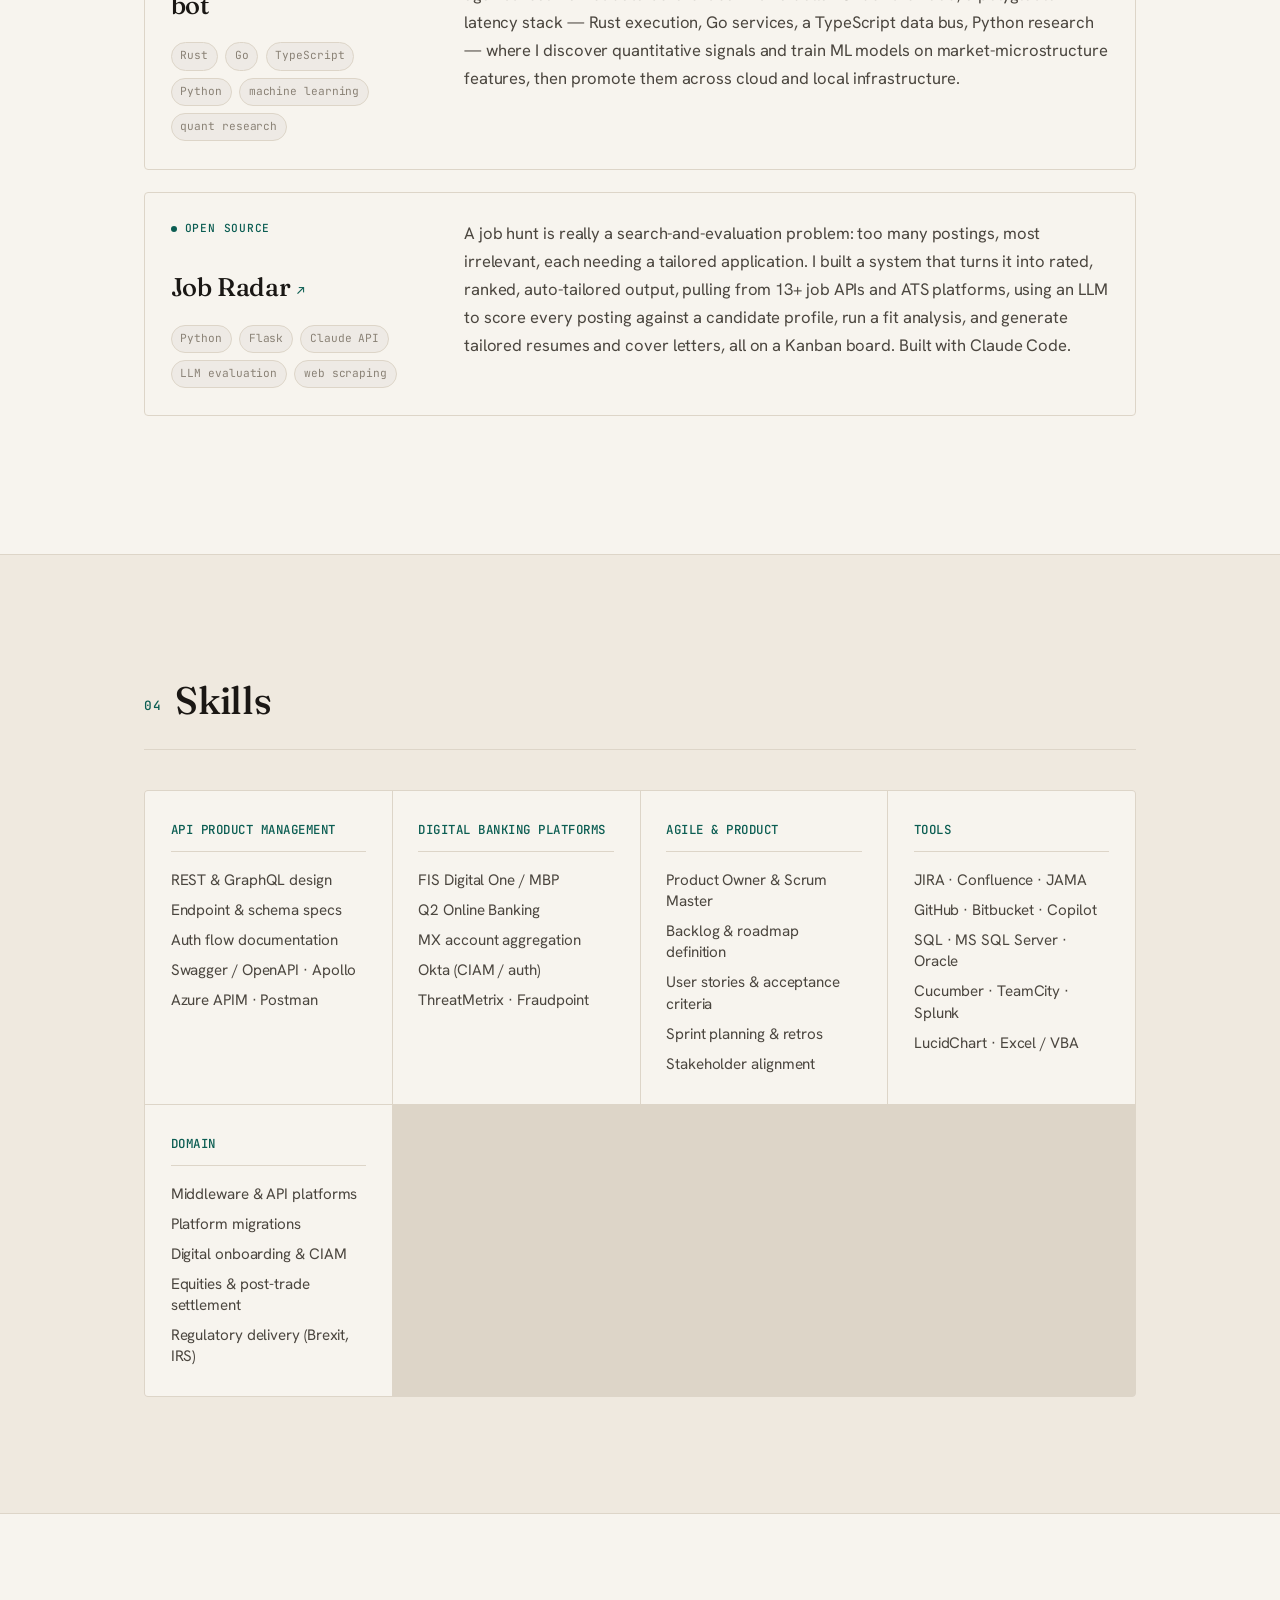
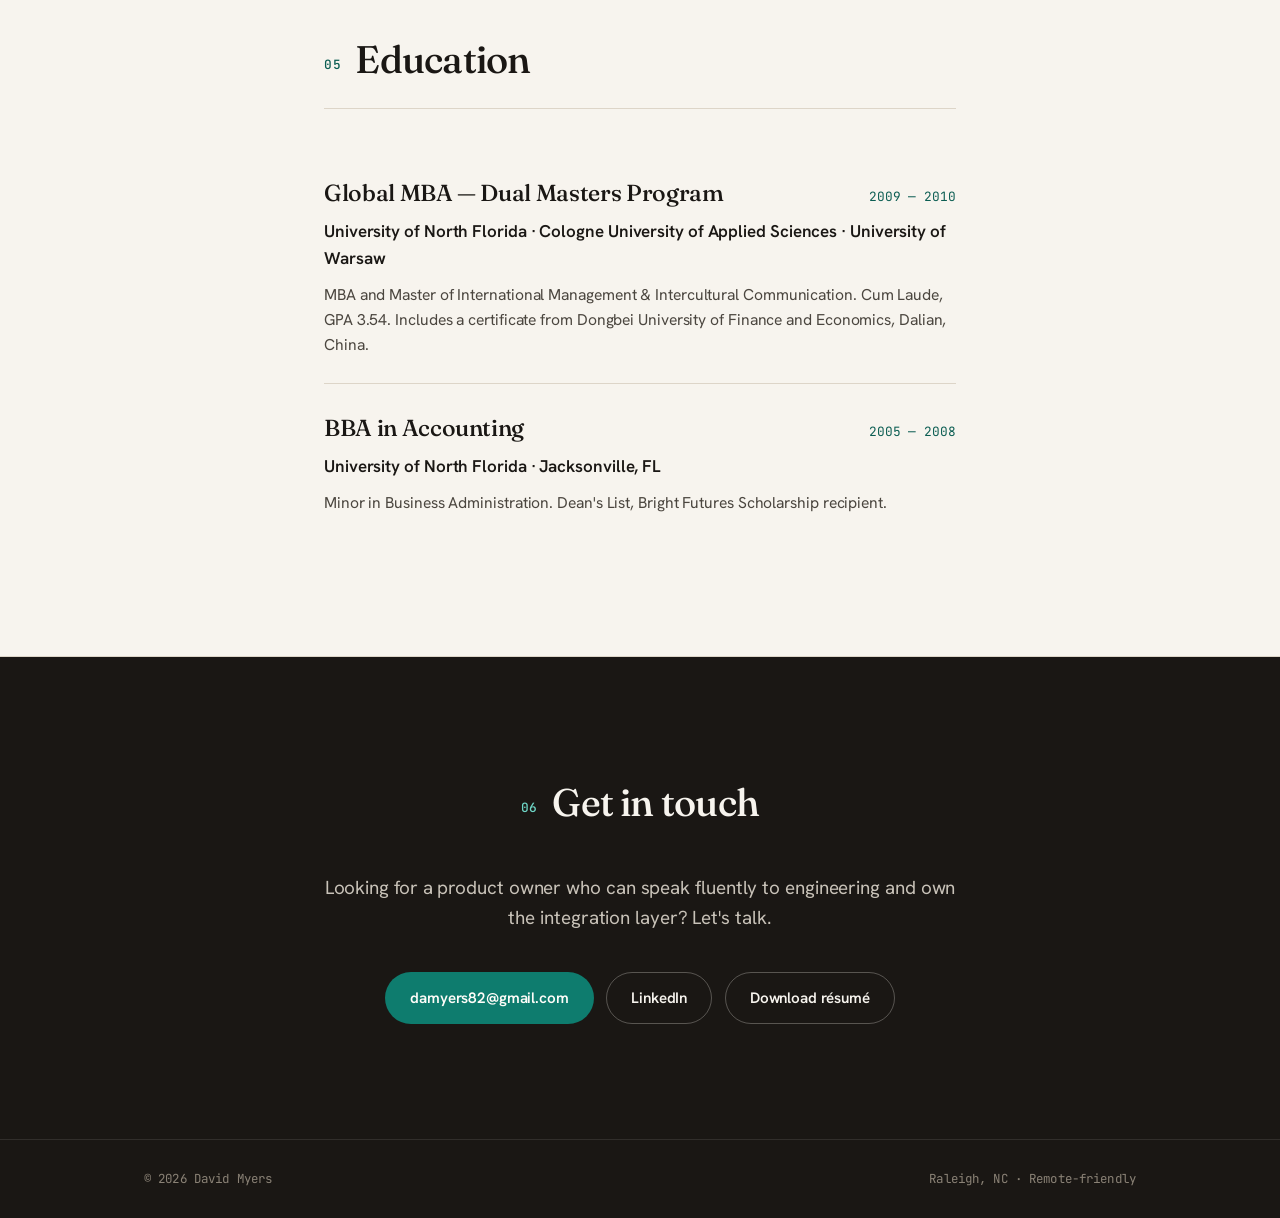
==== commit bbcbe4a3: "Tighten Jenius bullets: merge migration+APIs, add MX 50% metric, drop docs bullet Co-Authored-By: Cl" ====
--- a/index.html
+++ b/index.html
@@ -106,10 +106,8 @@
               </div>
               <p class="tl-company">SMBC · Jenius Bank <span class="tl-loc">· Remote</span></p>
               <ul class="tl-points">
-                <li>Leading the migration off FIS Digital One to a proprietary in-house platform, cutting vendor dependency and lock-in risk while holding full feature parity across web and mobile.</li>
-                <li>Specced 15+ REST and GraphQL APIs for account linking, transfers, and autopay, giving web and mobile teams in-house contracts to build against instead of the vendor.</li>
-                <li>Expanded customer account visibility by integrating MX and FIS for external account aggregation.</li>
-                <li>Standardized API documentation (Swagger, Apollo) across three dev teams, cutting integration ambiguity and speeding developer onboarding.</li>
+                <li>Leading the migration off FIS Digital One to a proprietary in-house platform, building 15+ REST and GraphQL APIs for account linking, transfers, and autopay that replace vendor dependencies while holding feature parity across web and mobile.</li>
+                <li>Cut external account-linking failure rates by over 50% by integrating MX for account aggregation, improving customer account visibility.</li>
               </ul>
               <ul class="tl-tags">
                 <li>REST</li><li>GraphQL</li><li>FIS</li><li>MX</li><li>Okta</li><li>Azure APIM</li>
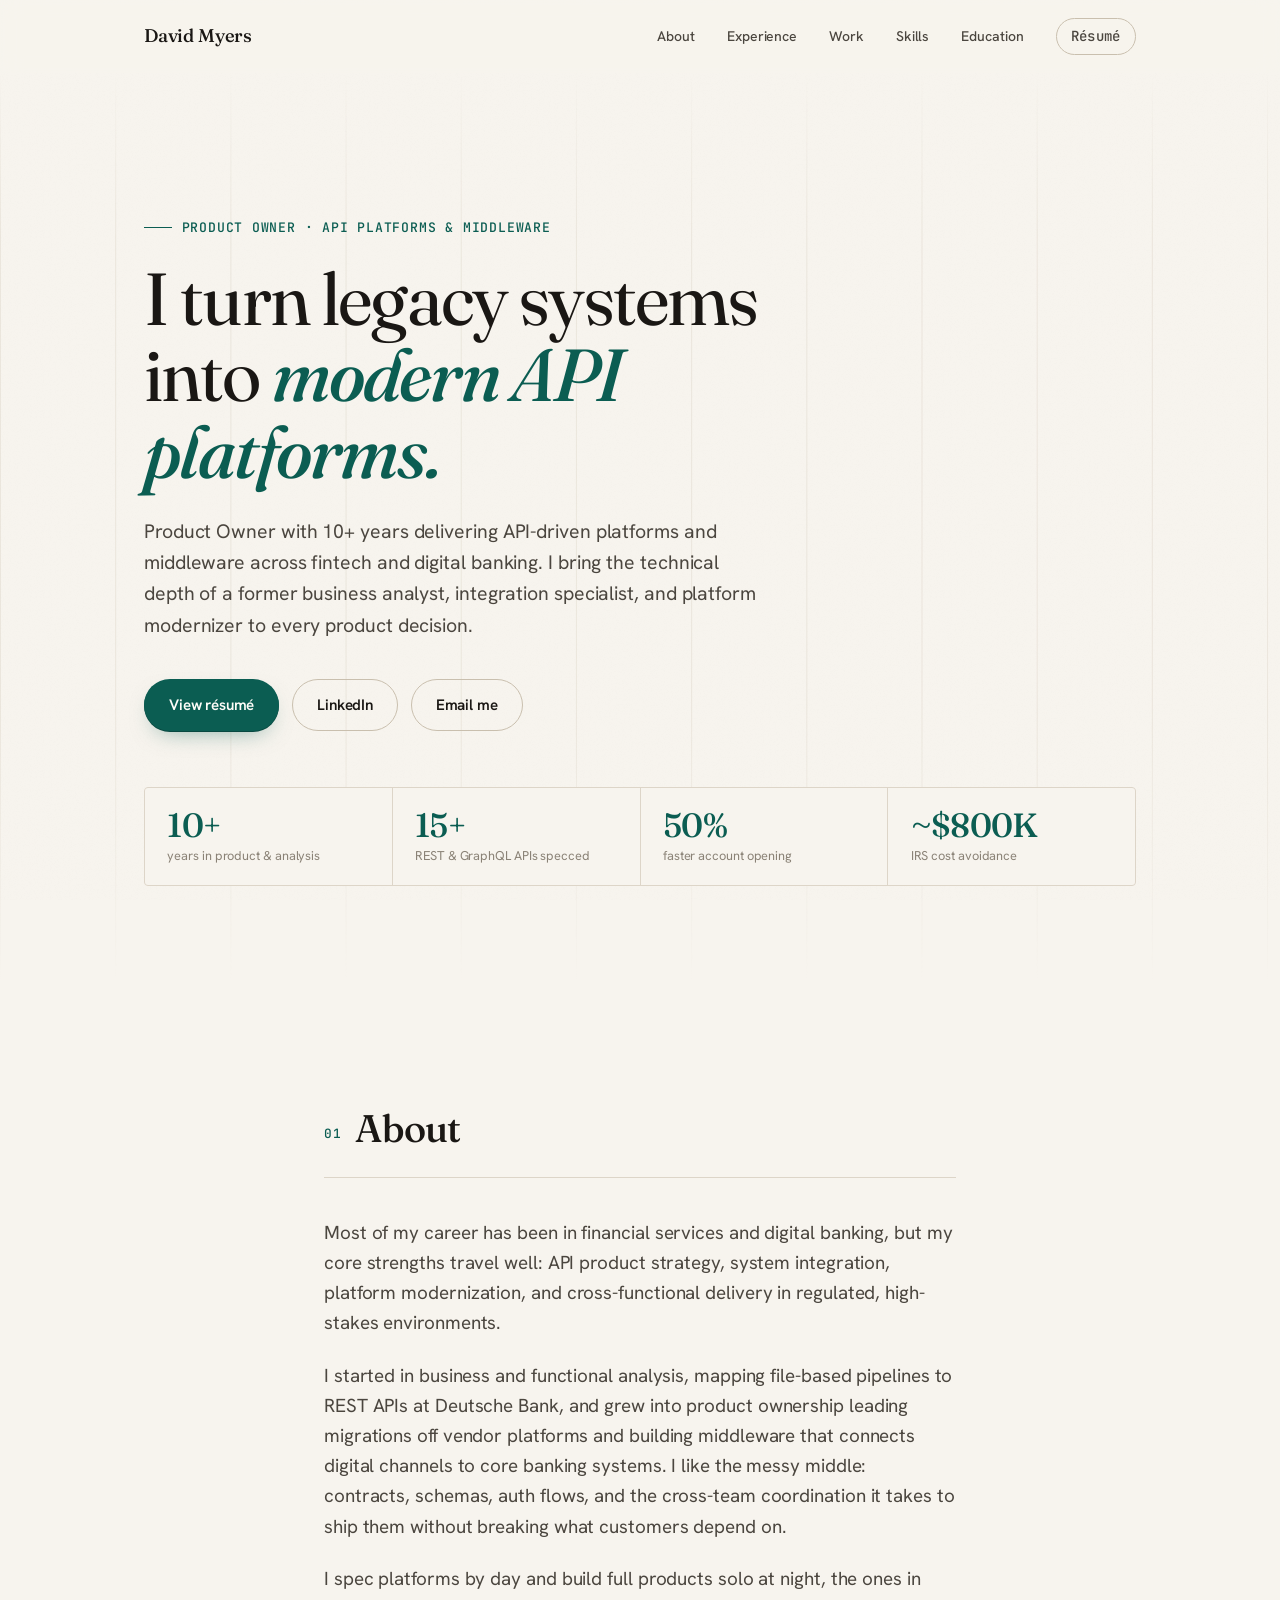
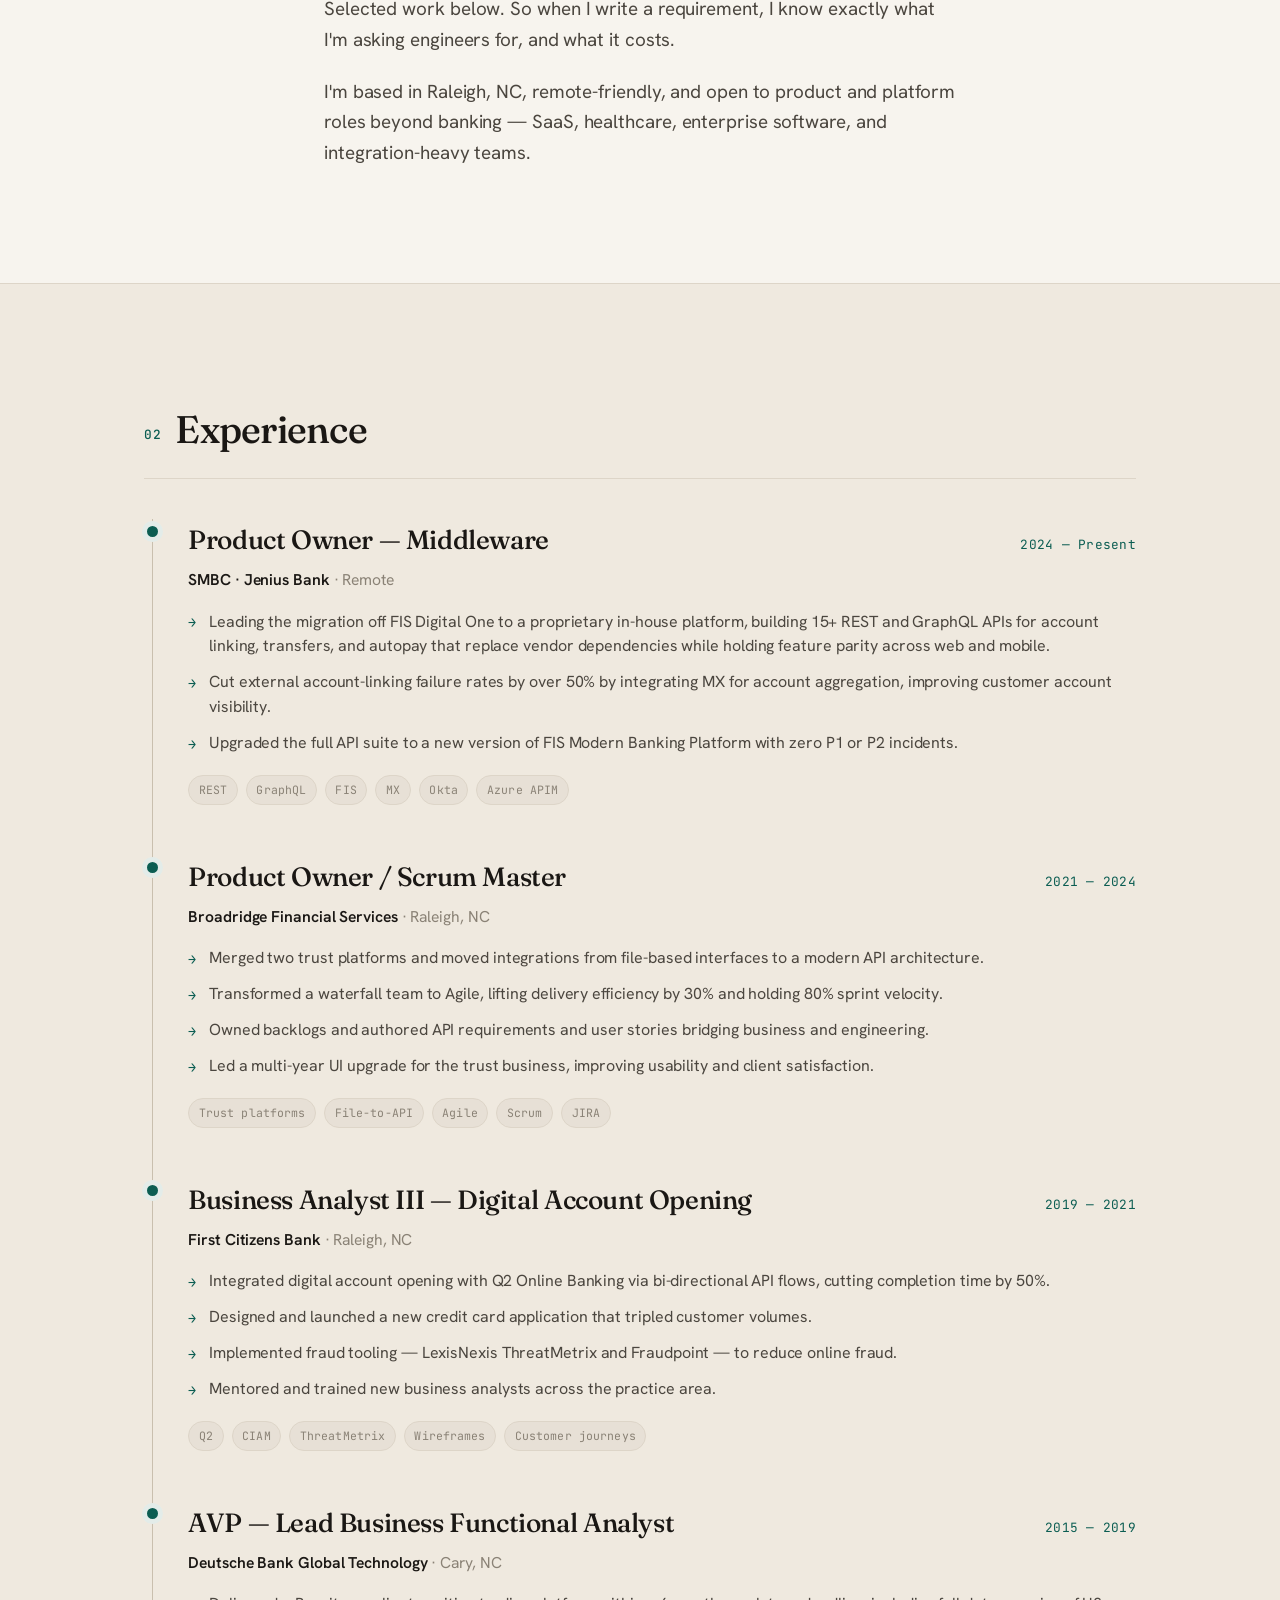
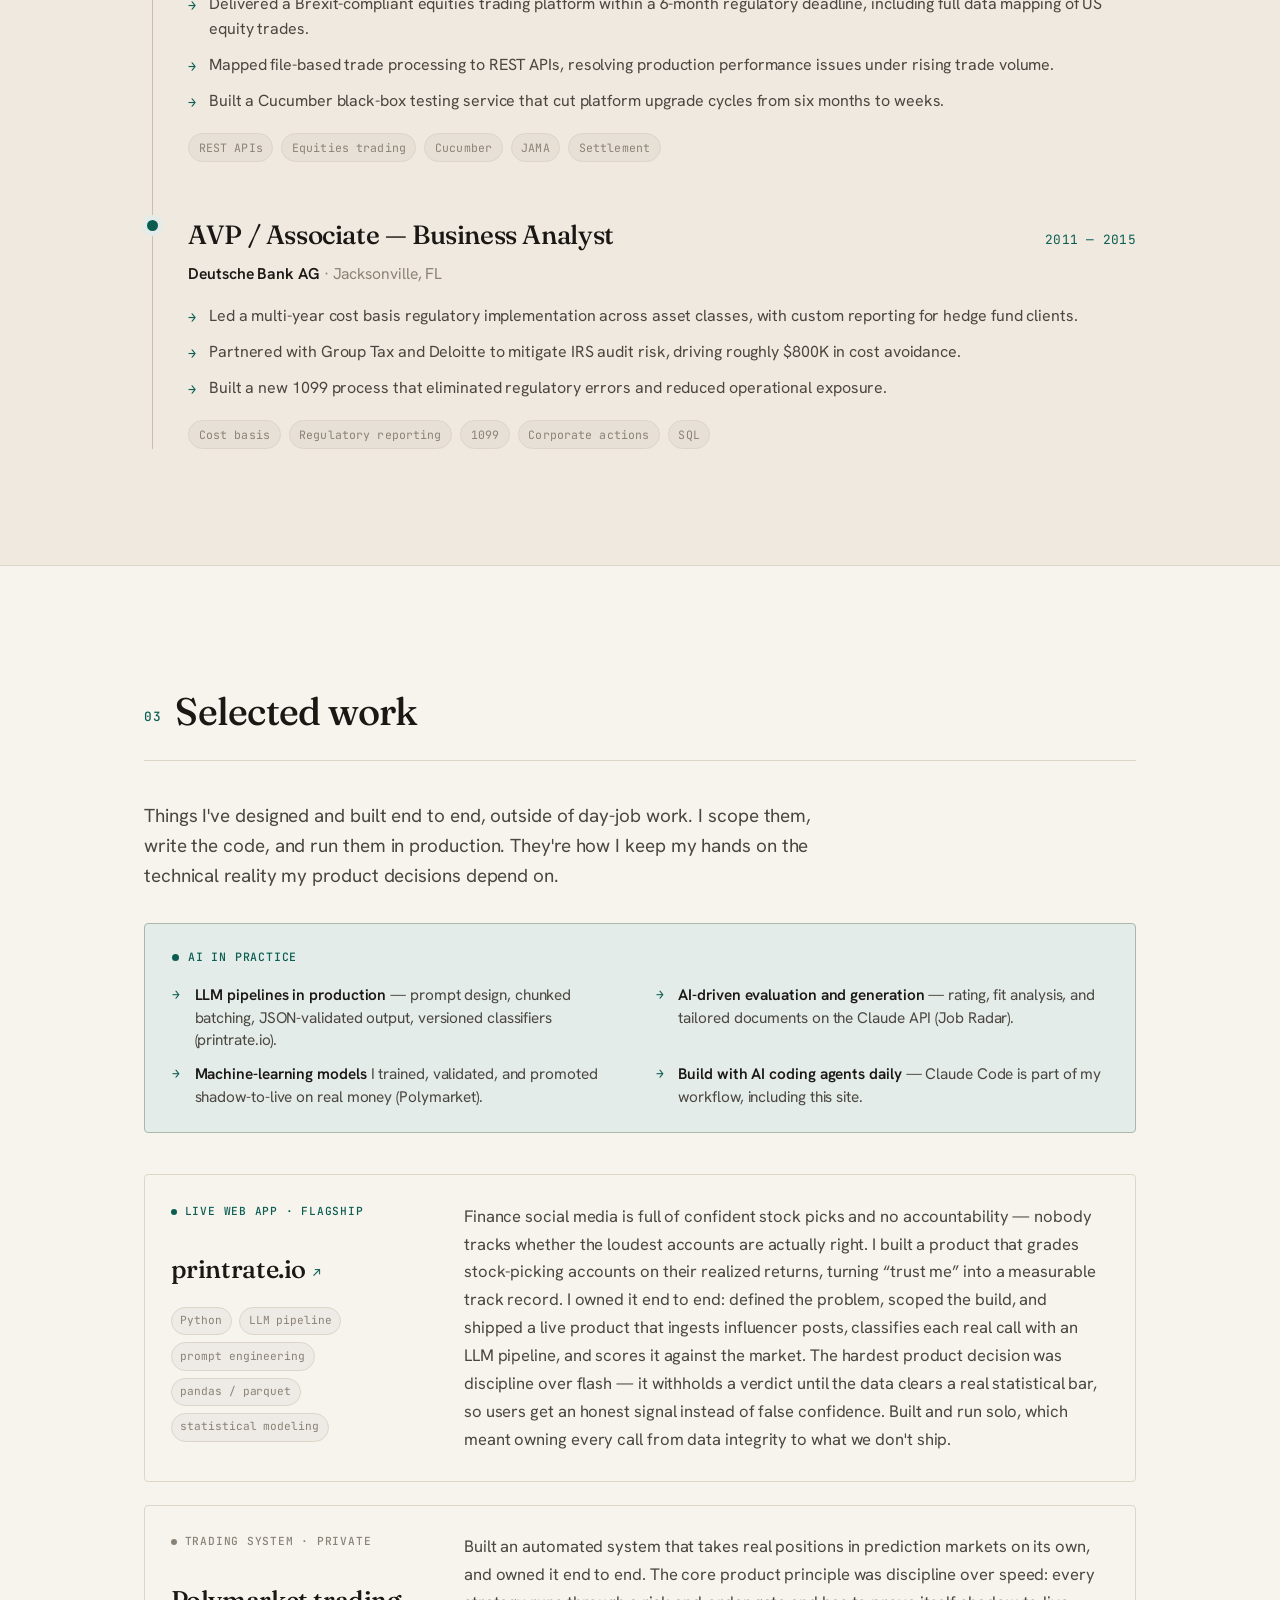
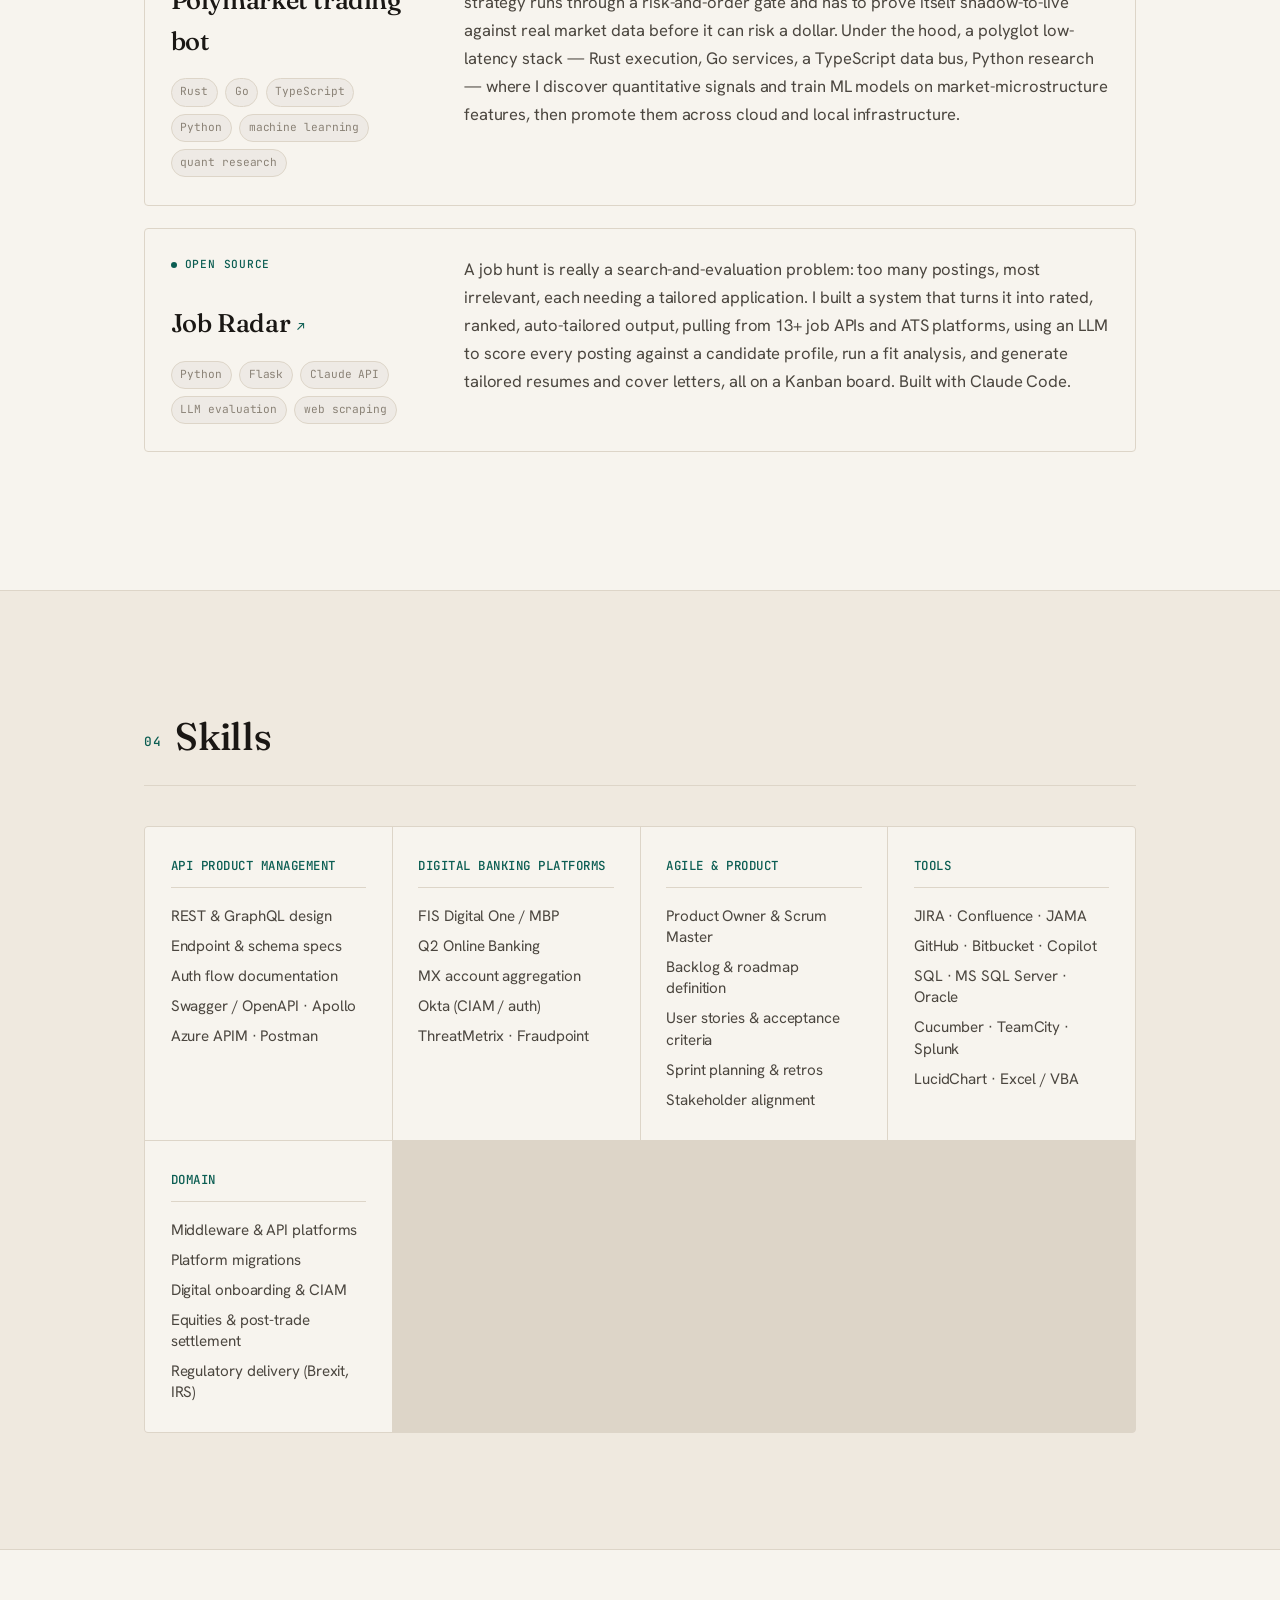
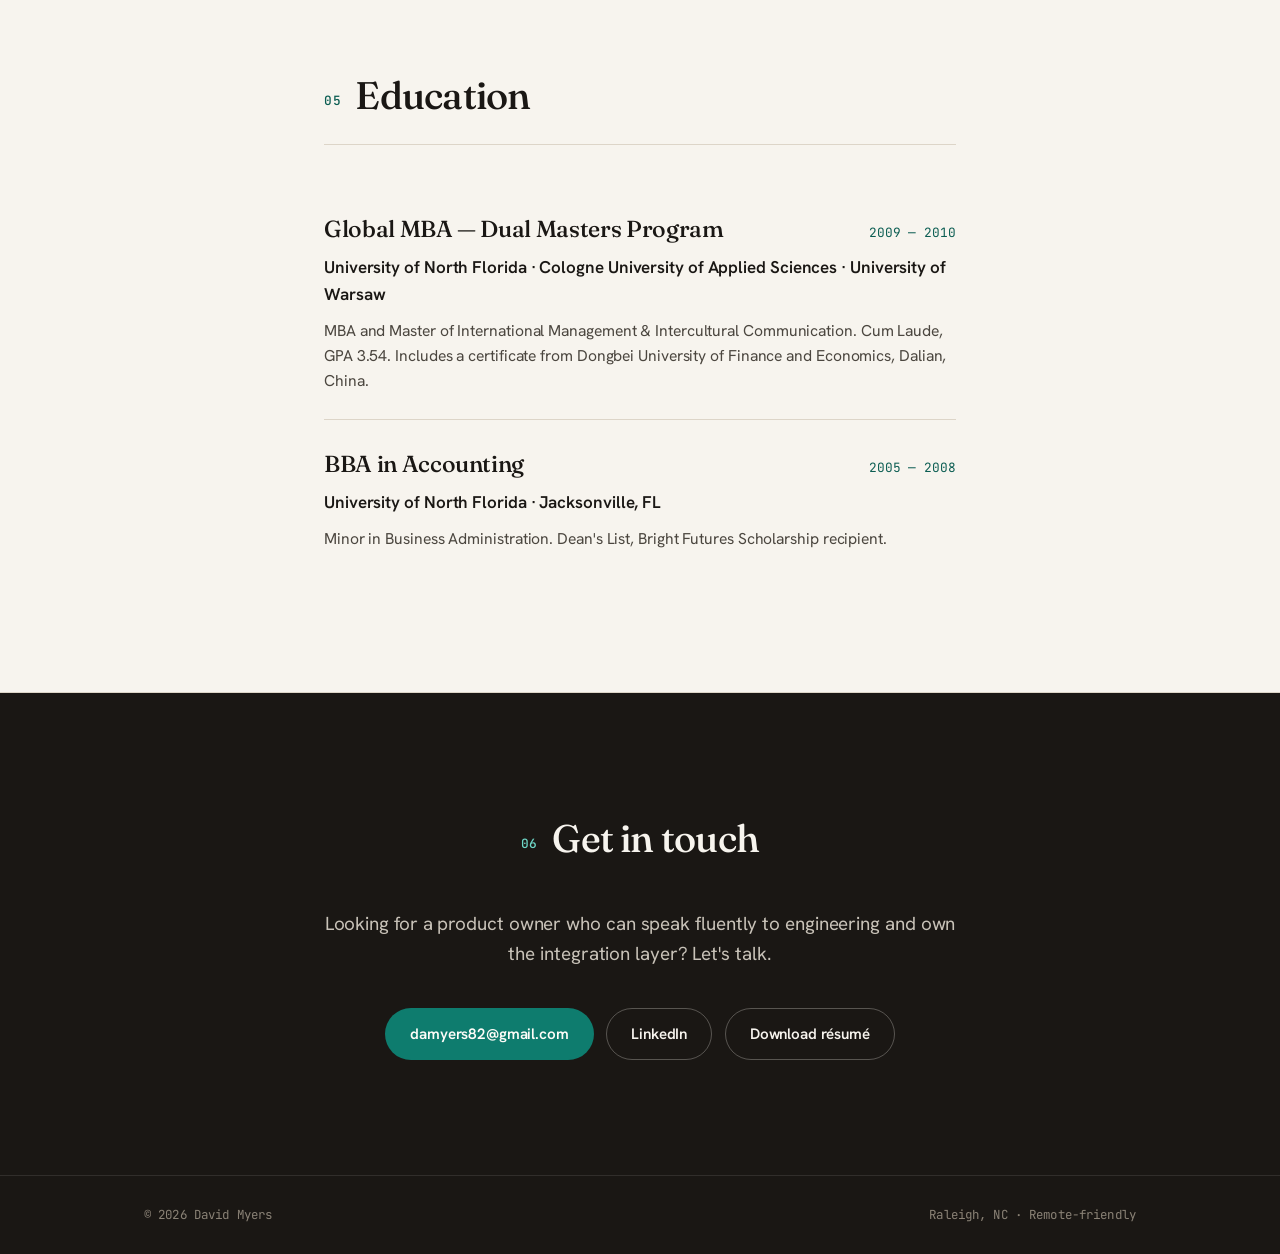
==== commit b09577cf: "Add third Jenius bullet: zero-incident FIS MBP upgrade Co-Authored-By: Claude Opus 4.8 <noreply@anth" ====
--- a/index.html
+++ b/index.html
@@ -108,6 +108,7 @@
               <ul class="tl-points">
                 <li>Leading the migration off FIS Digital One to a proprietary in-house platform, building 15+ REST and GraphQL APIs for account linking, transfers, and autopay that replace vendor dependencies while holding feature parity across web and mobile.</li>
                 <li>Cut external account-linking failure rates by over 50% by integrating MX for account aggregation, improving customer account visibility.</li>
+                <li>Upgraded the full API suite to a new version of FIS Modern Banking Platform with zero P1 or P2 incidents.</li>
               </ul>
               <ul class="tl-tags">
                 <li>REST</li><li>GraphQL</li><li>FIS</li><li>MX</li><li>Okta</li><li>Azure APIM</li>
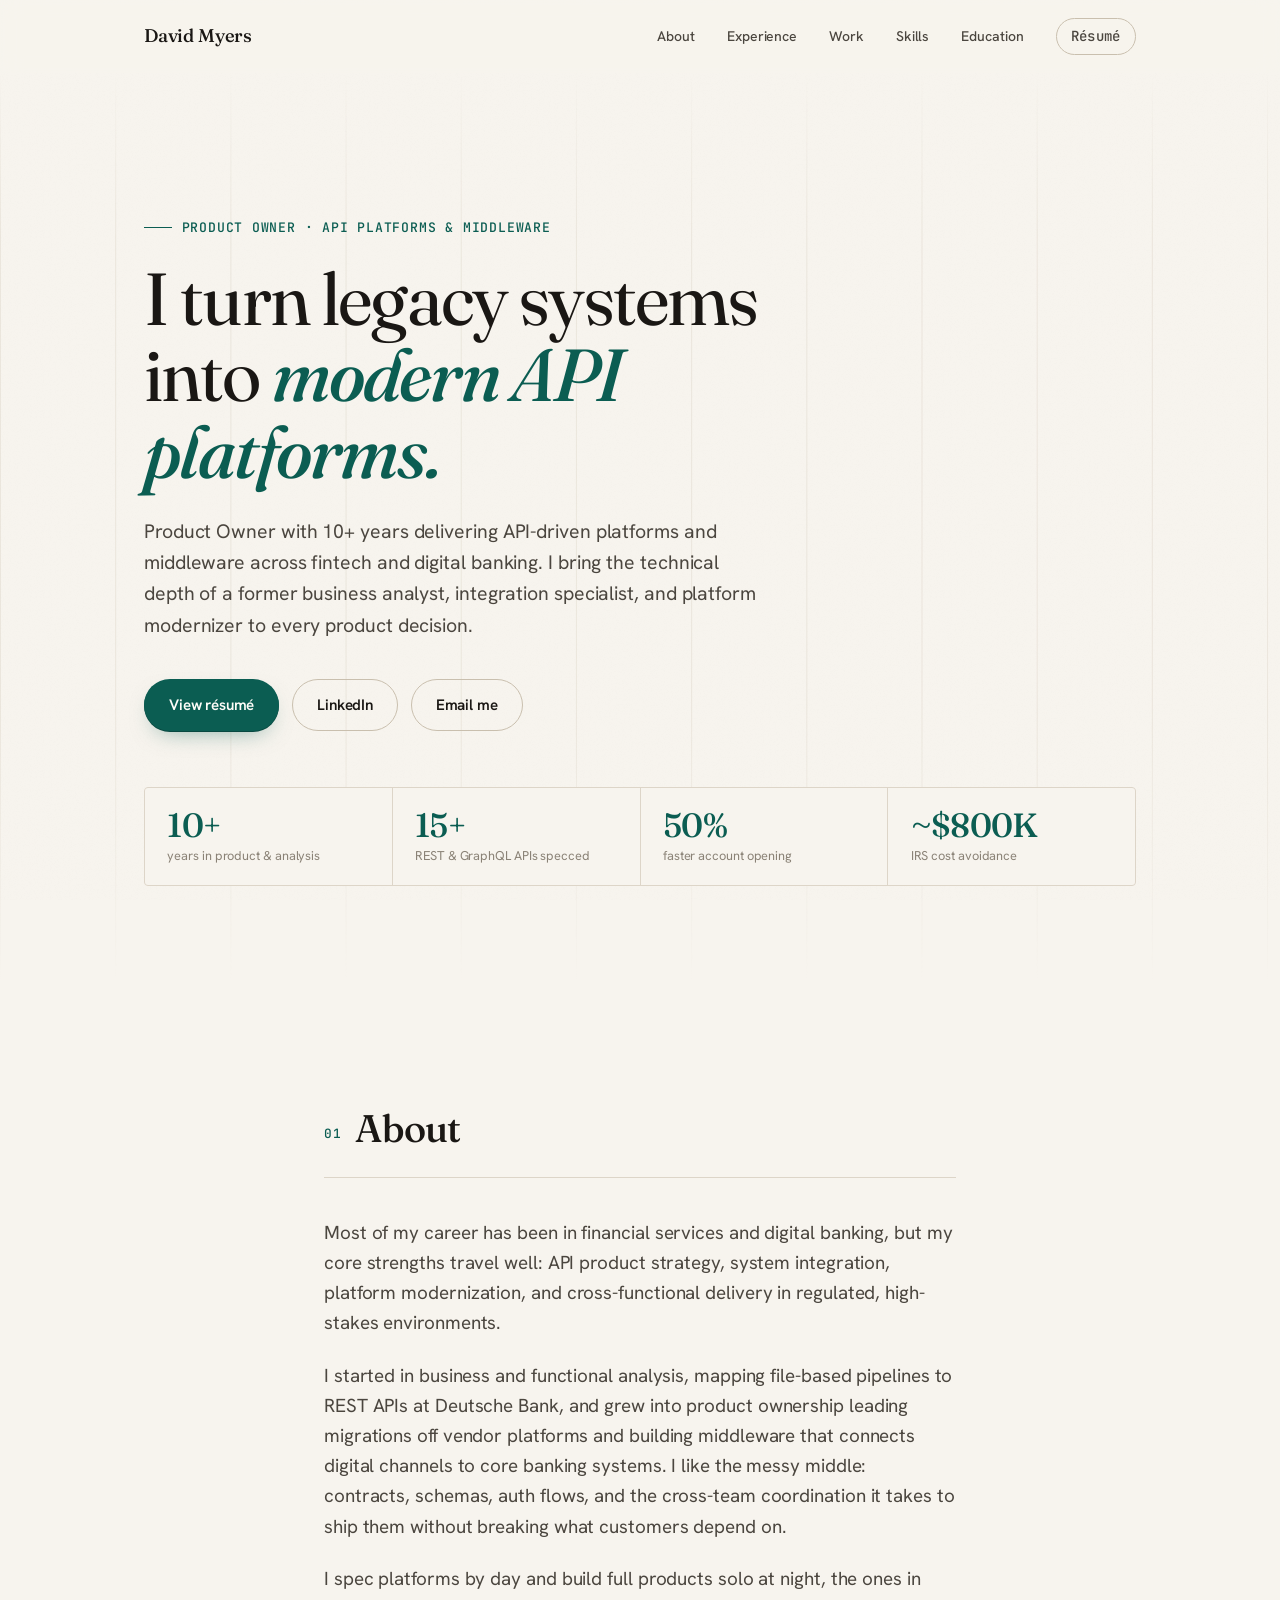
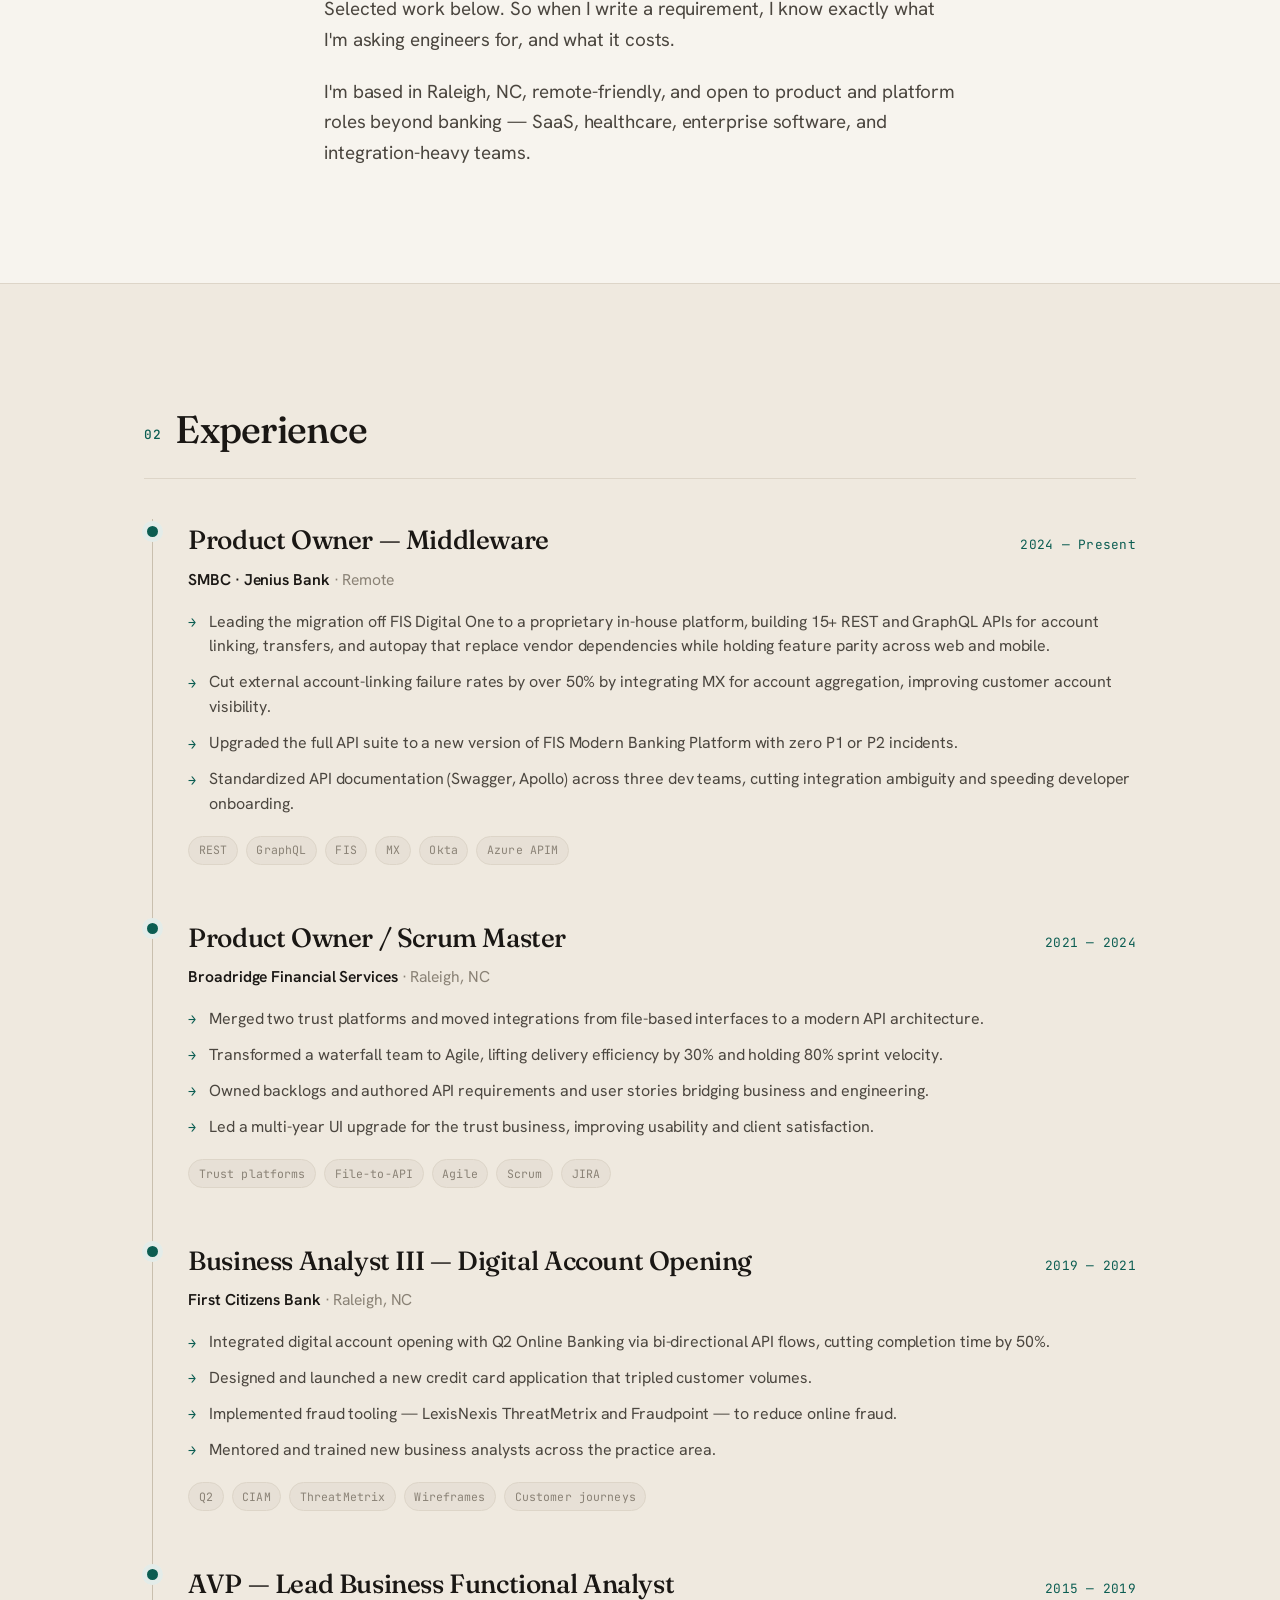
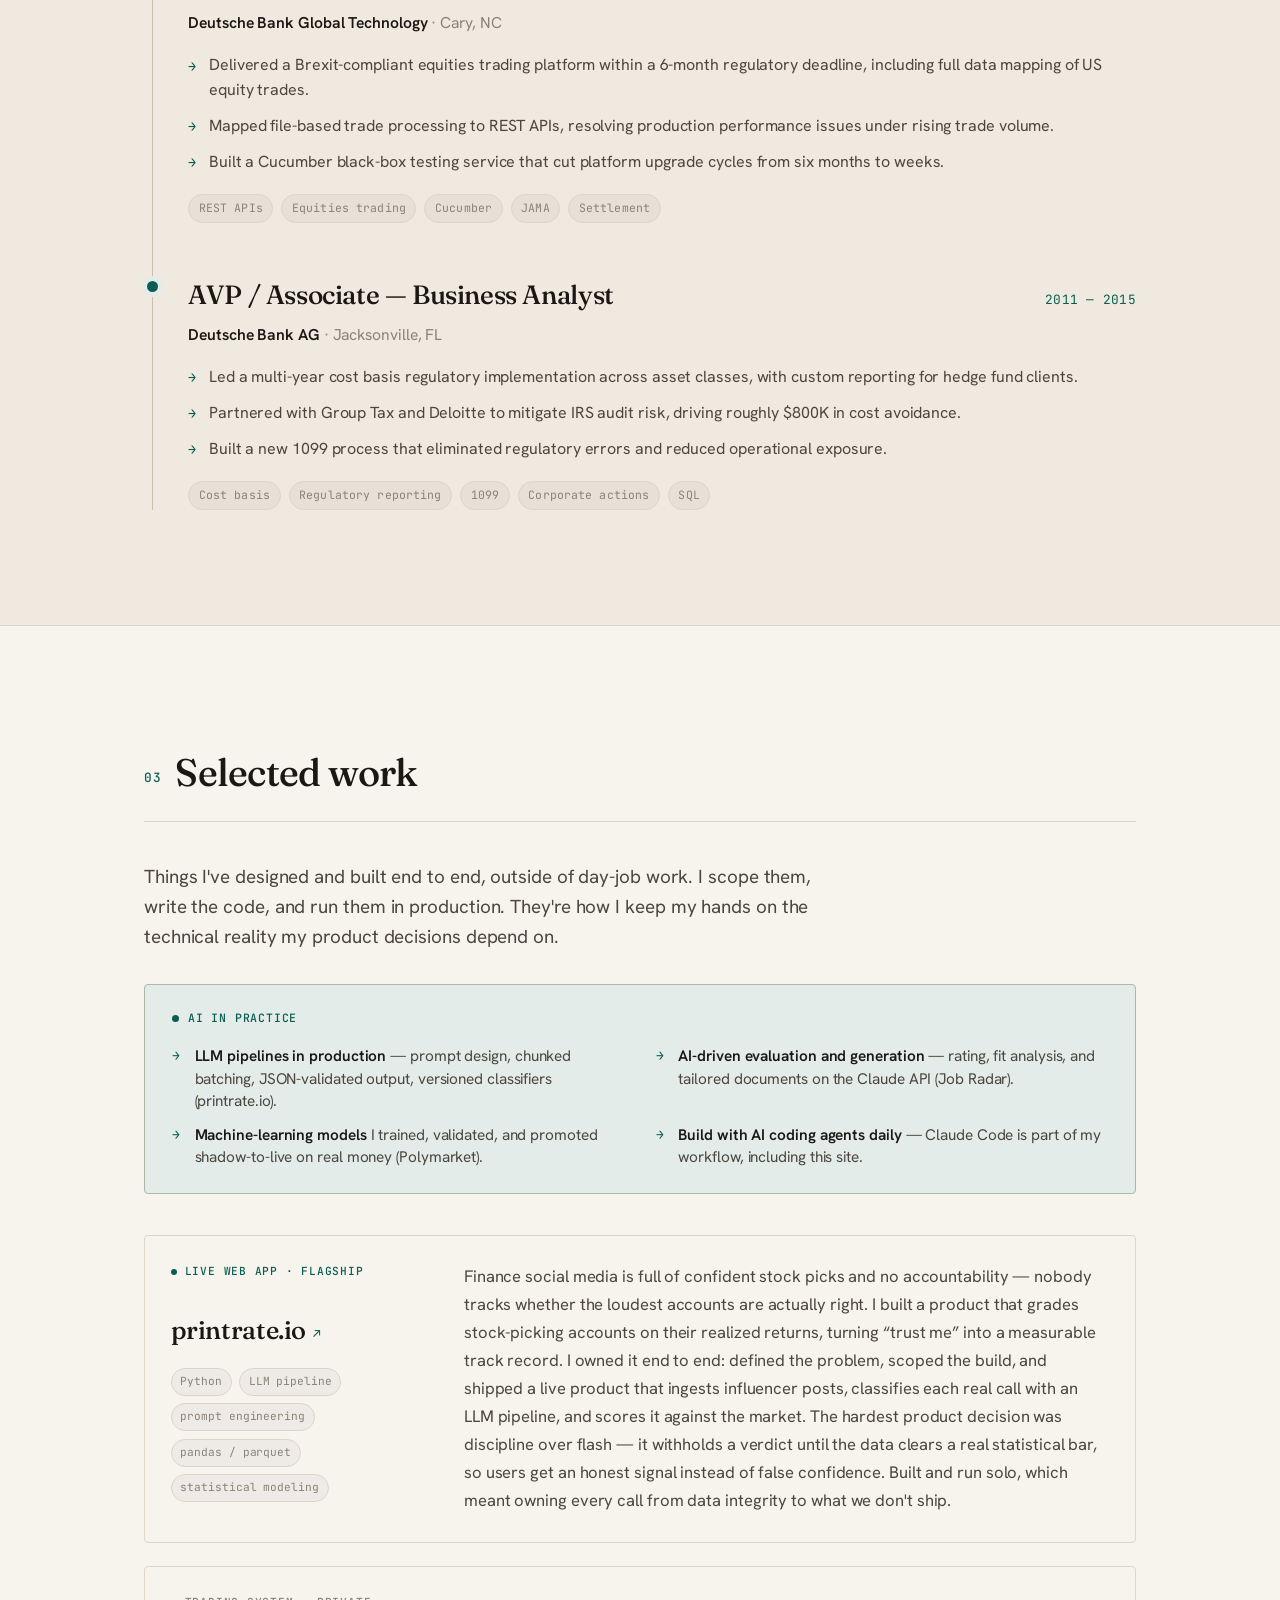
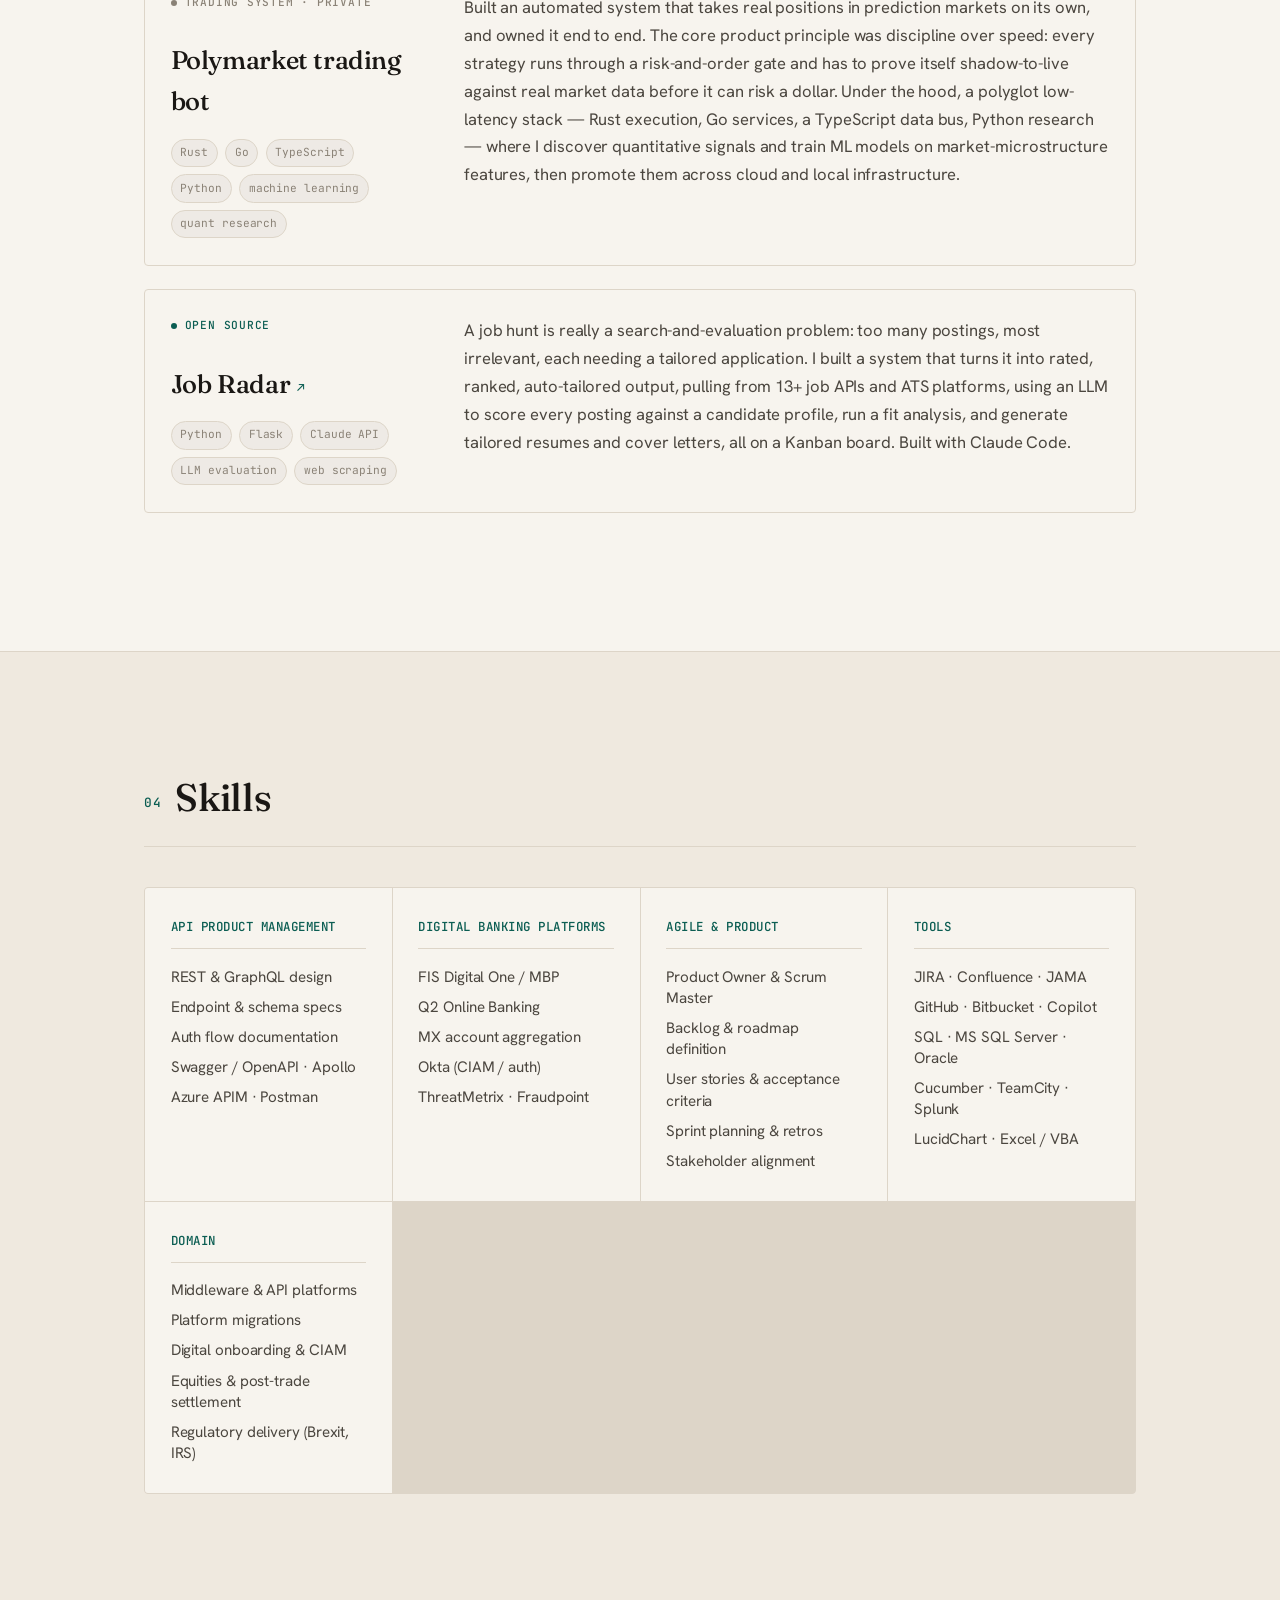
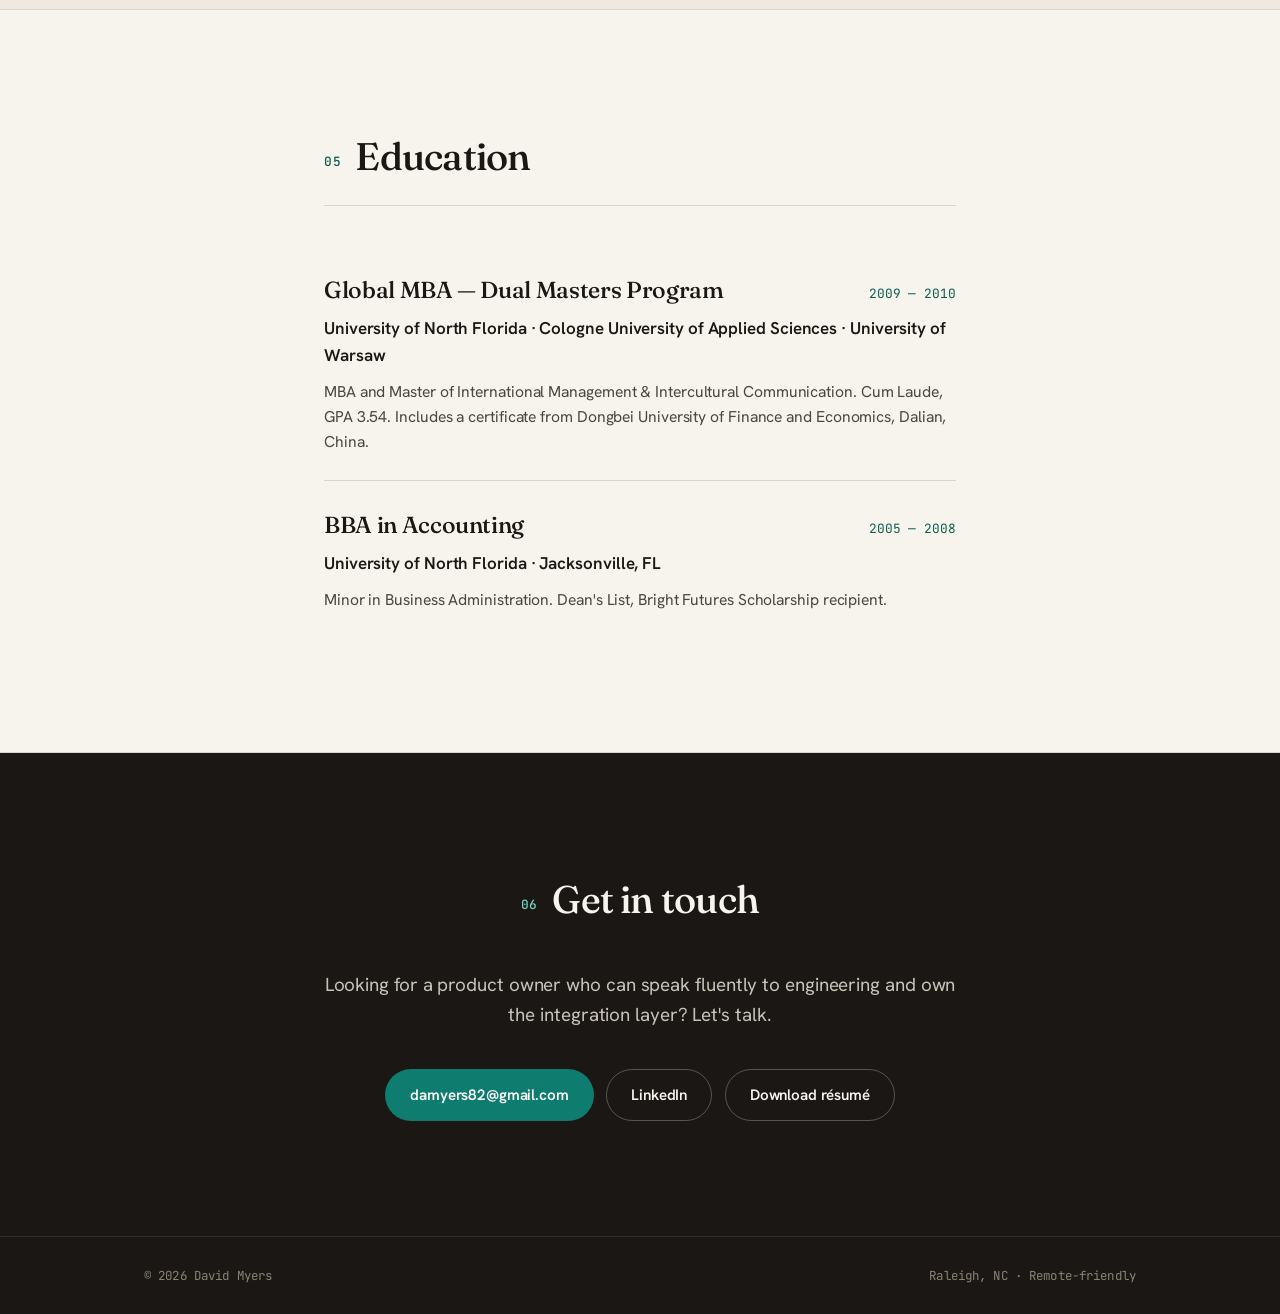
==== commit 28ffad1a: "Restore Jenius API docs bullet now that role has strong outcomes Co-Authored-By: Claude Opus 4.8 <no" ====
--- a/index.html
+++ b/index.html
@@ -109,6 +109,7 @@
                 <li>Leading the migration off FIS Digital One to a proprietary in-house platform, building 15+ REST and GraphQL APIs for account linking, transfers, and autopay that replace vendor dependencies while holding feature parity across web and mobile.</li>
                 <li>Cut external account-linking failure rates by over 50% by integrating MX for account aggregation, improving customer account visibility.</li>
                 <li>Upgraded the full API suite to a new version of FIS Modern Banking Platform with zero P1 or P2 incidents.</li>
+                <li>Standardized API documentation (Swagger, Apollo) across three dev teams, cutting integration ambiguity and speeding developer onboarding.</li>
               </ul>
               <ul class="tl-tags">
                 <li>REST</li><li>GraphQL</li><li>FIS</li><li>MX</li><li>Okta</li><li>Azure APIM</li>
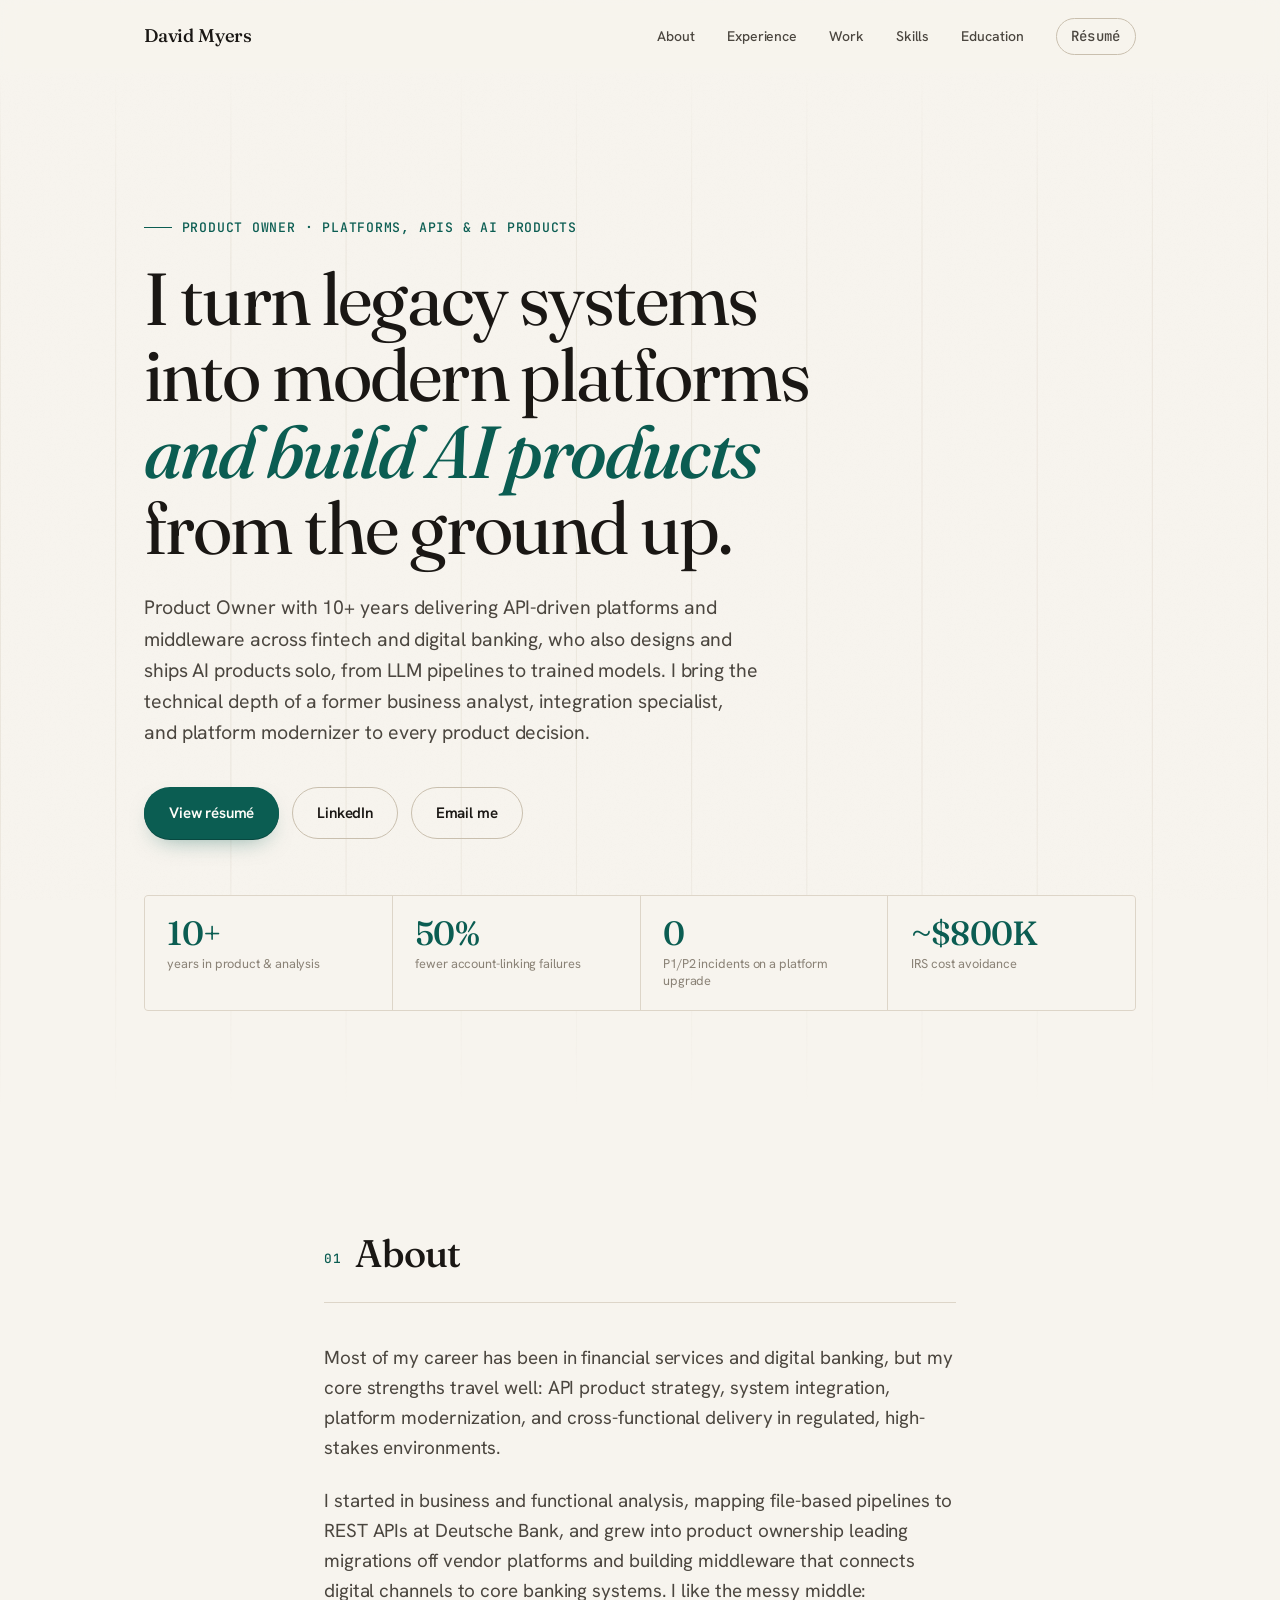
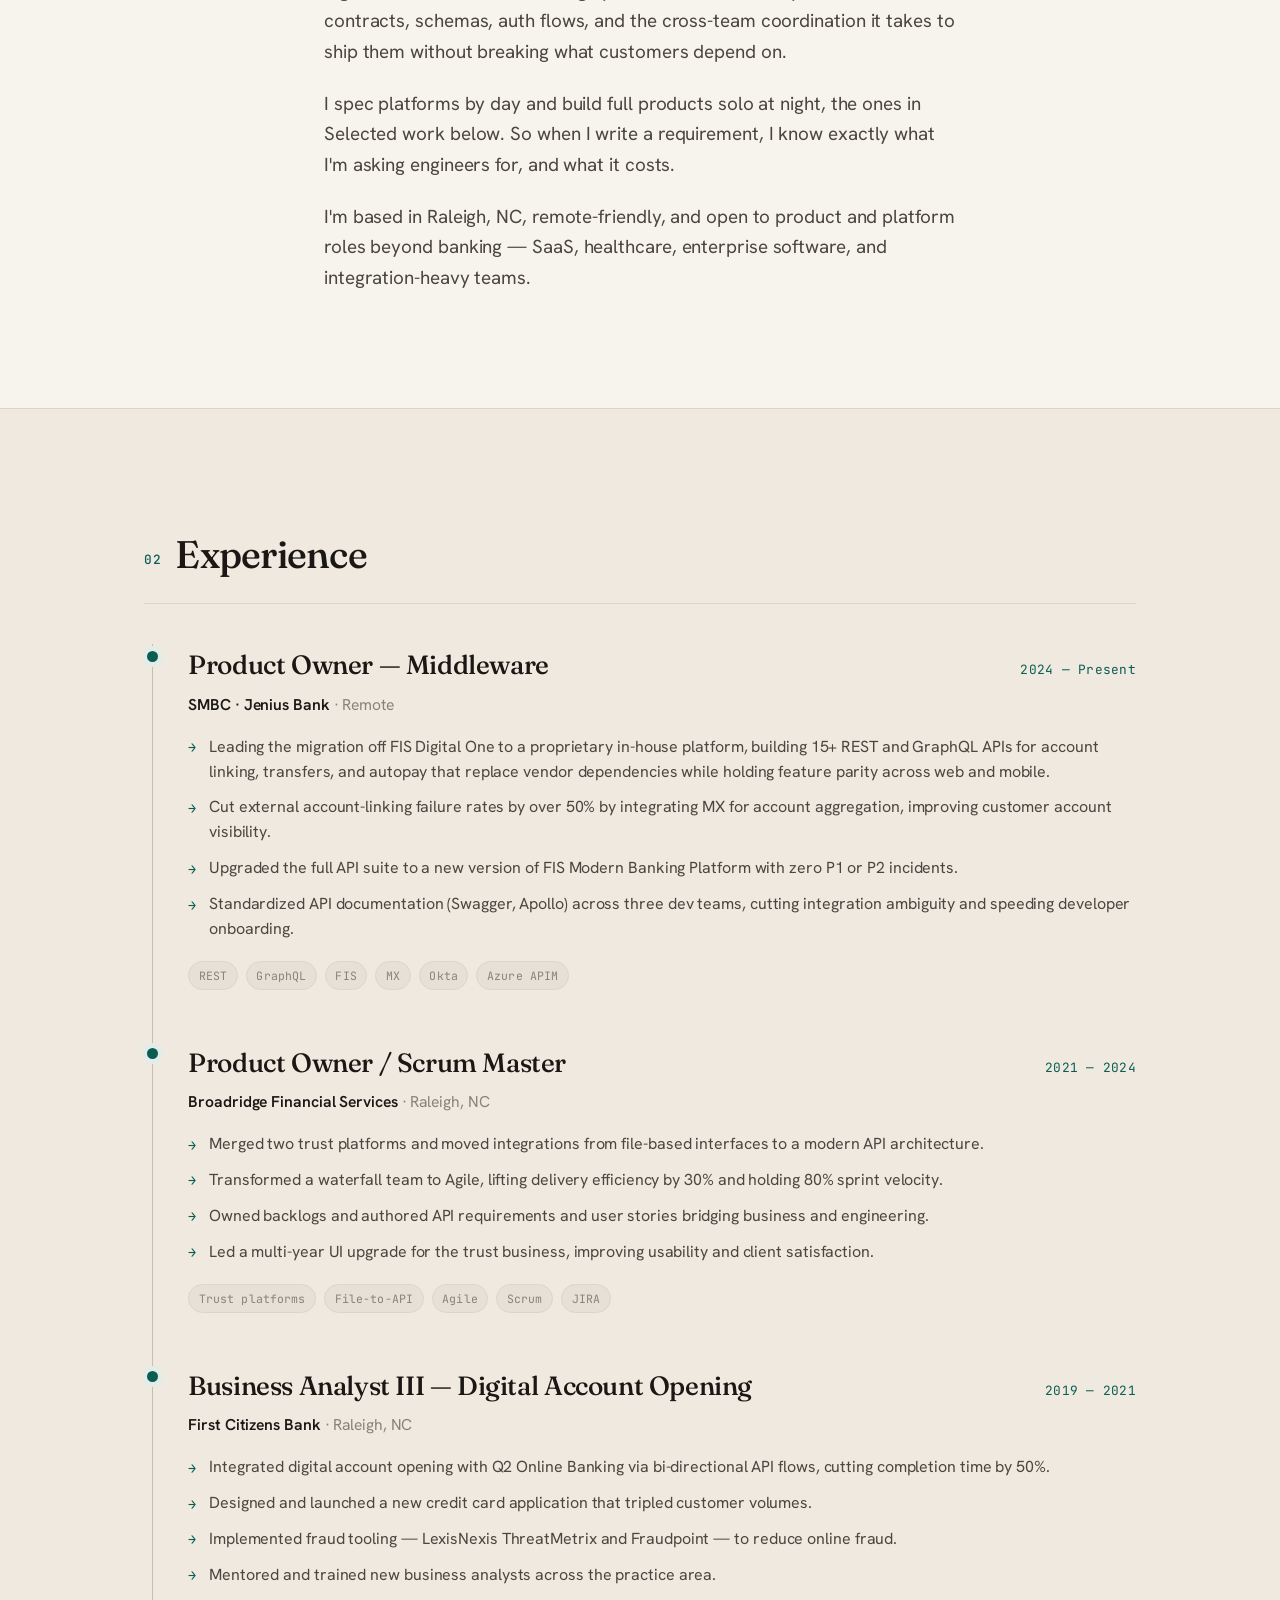
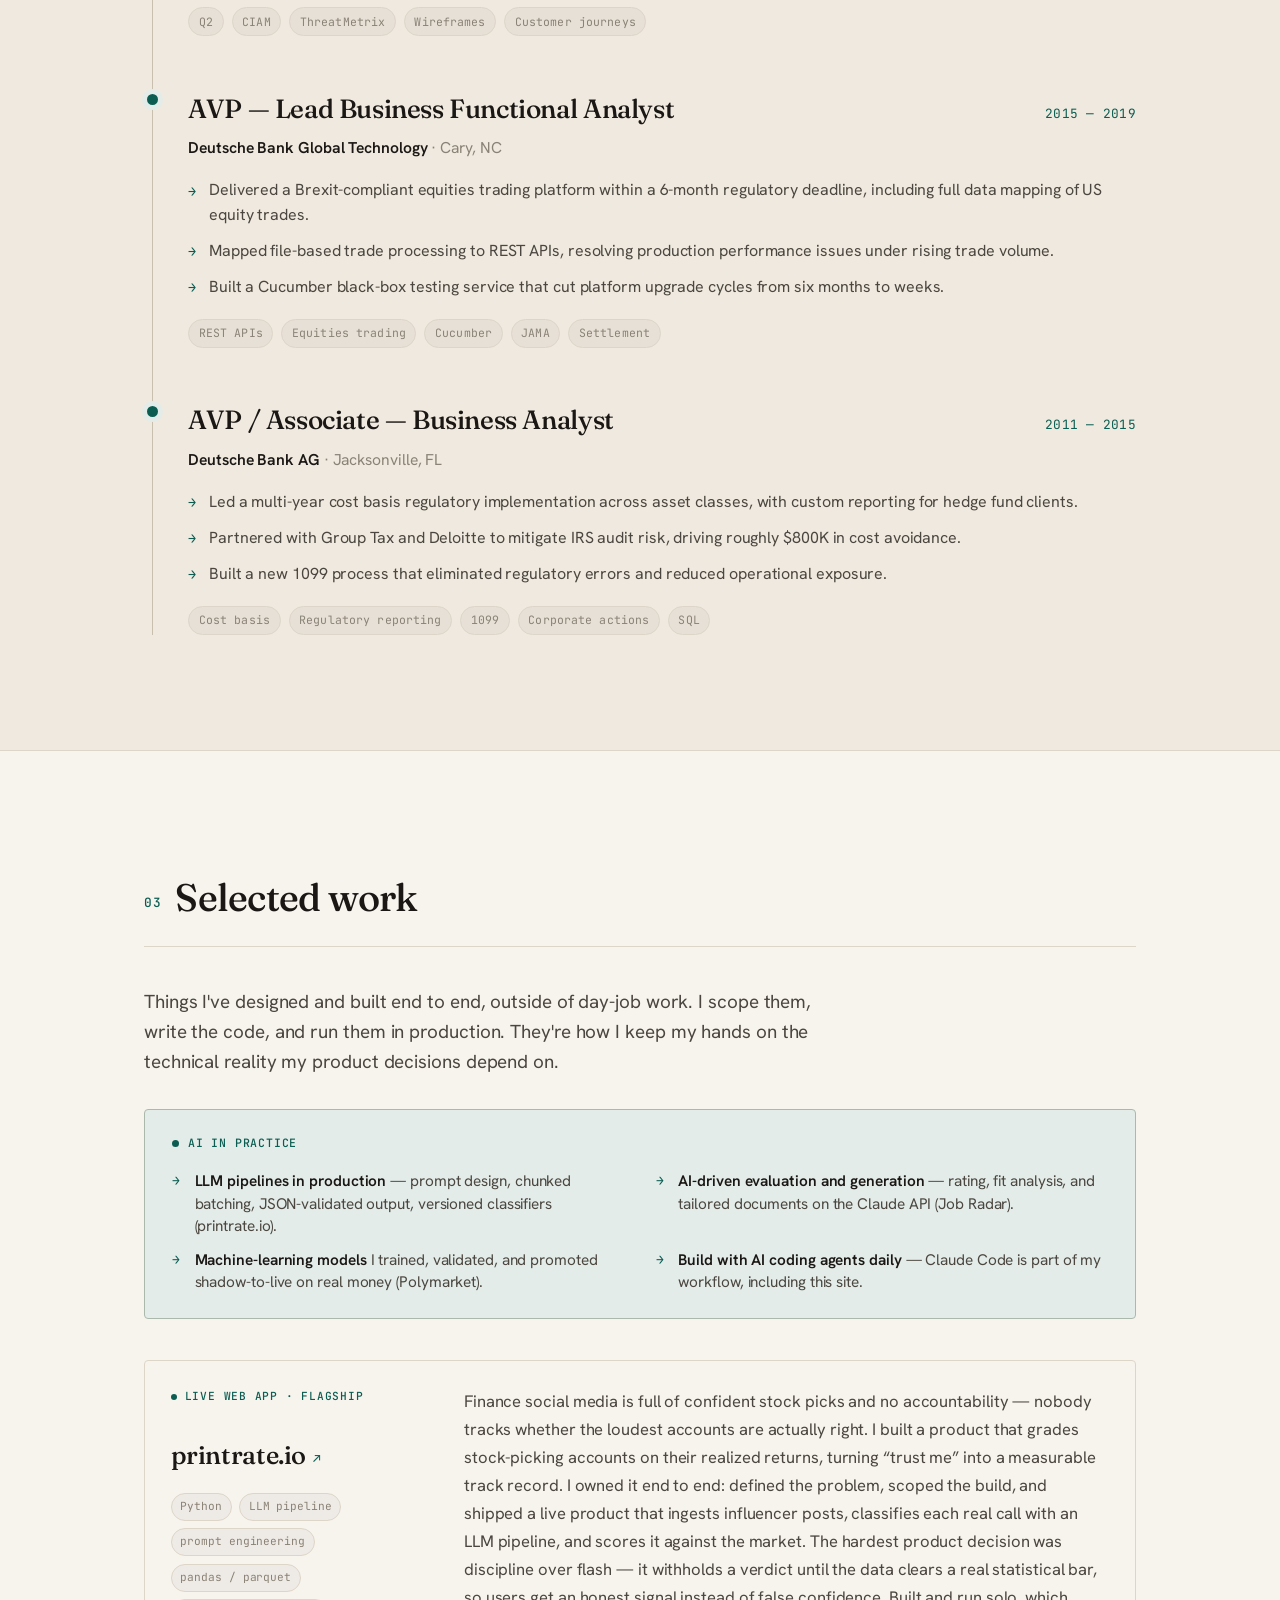
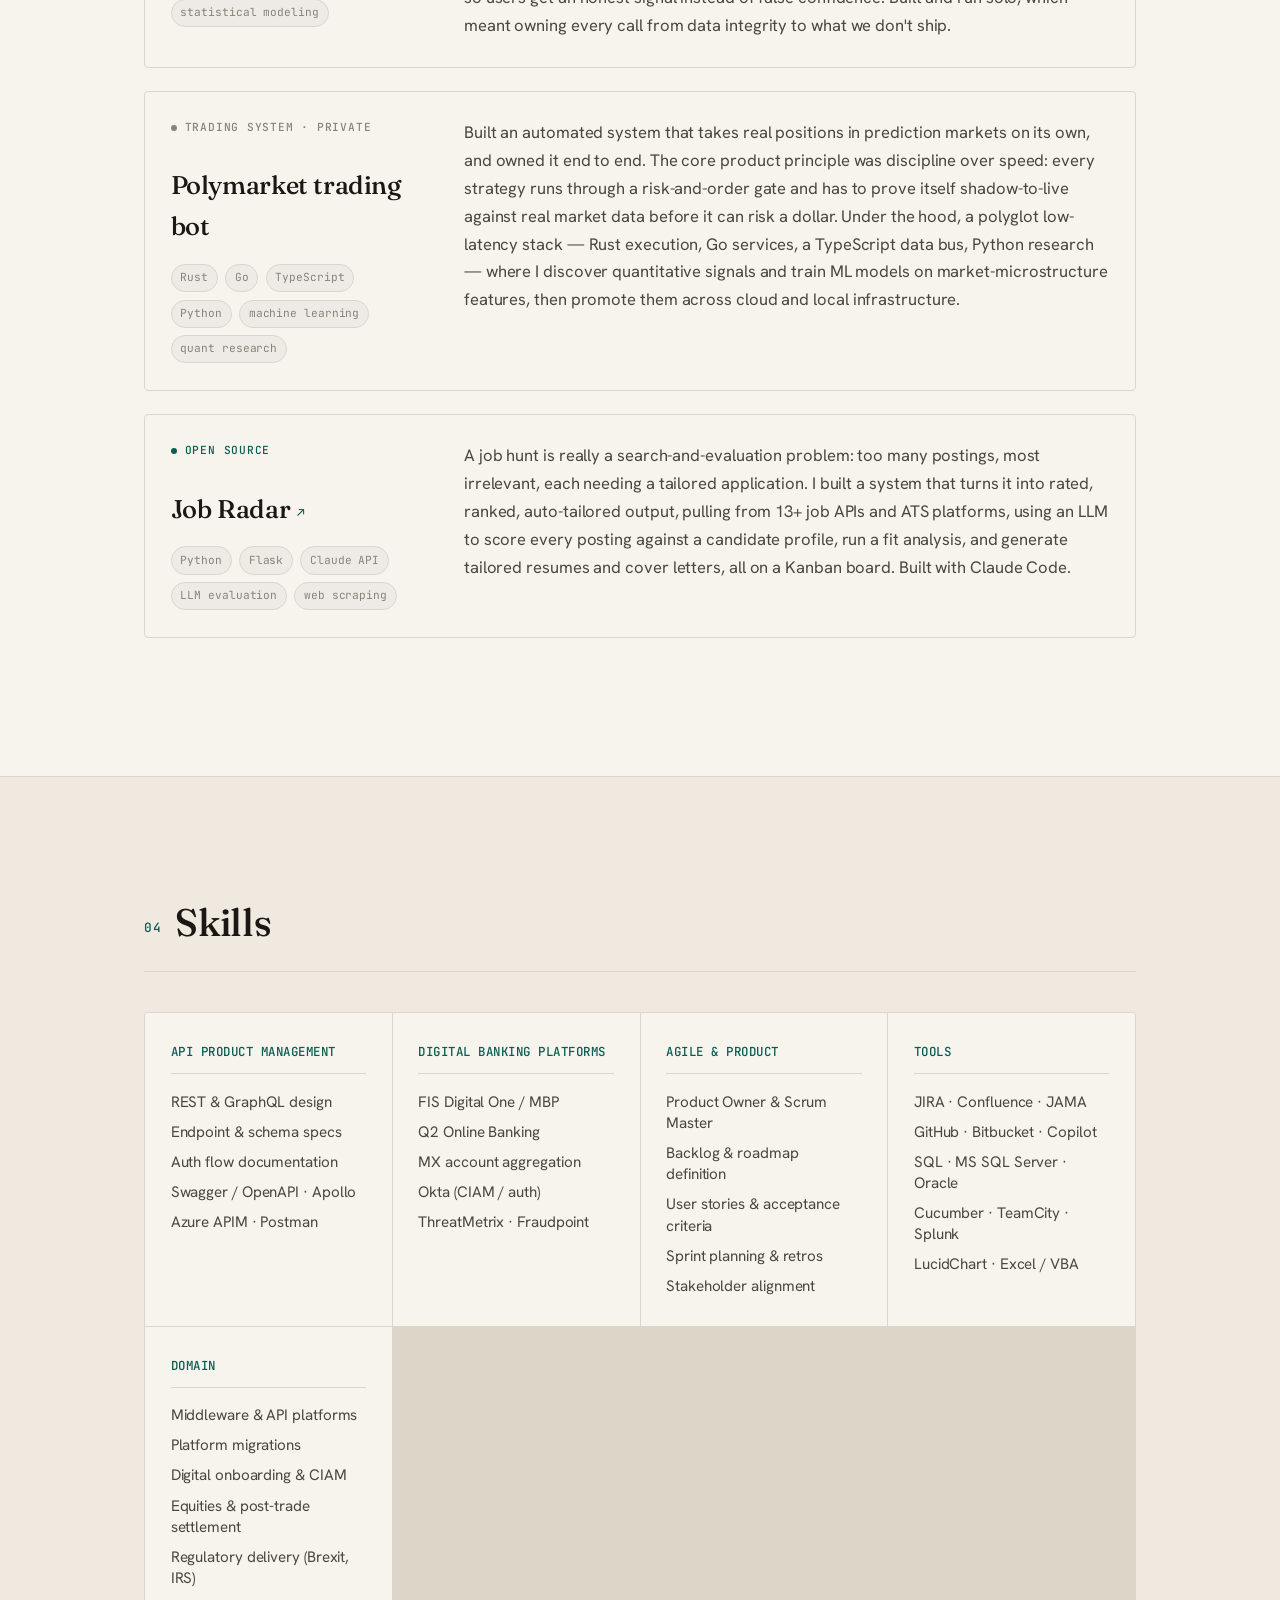
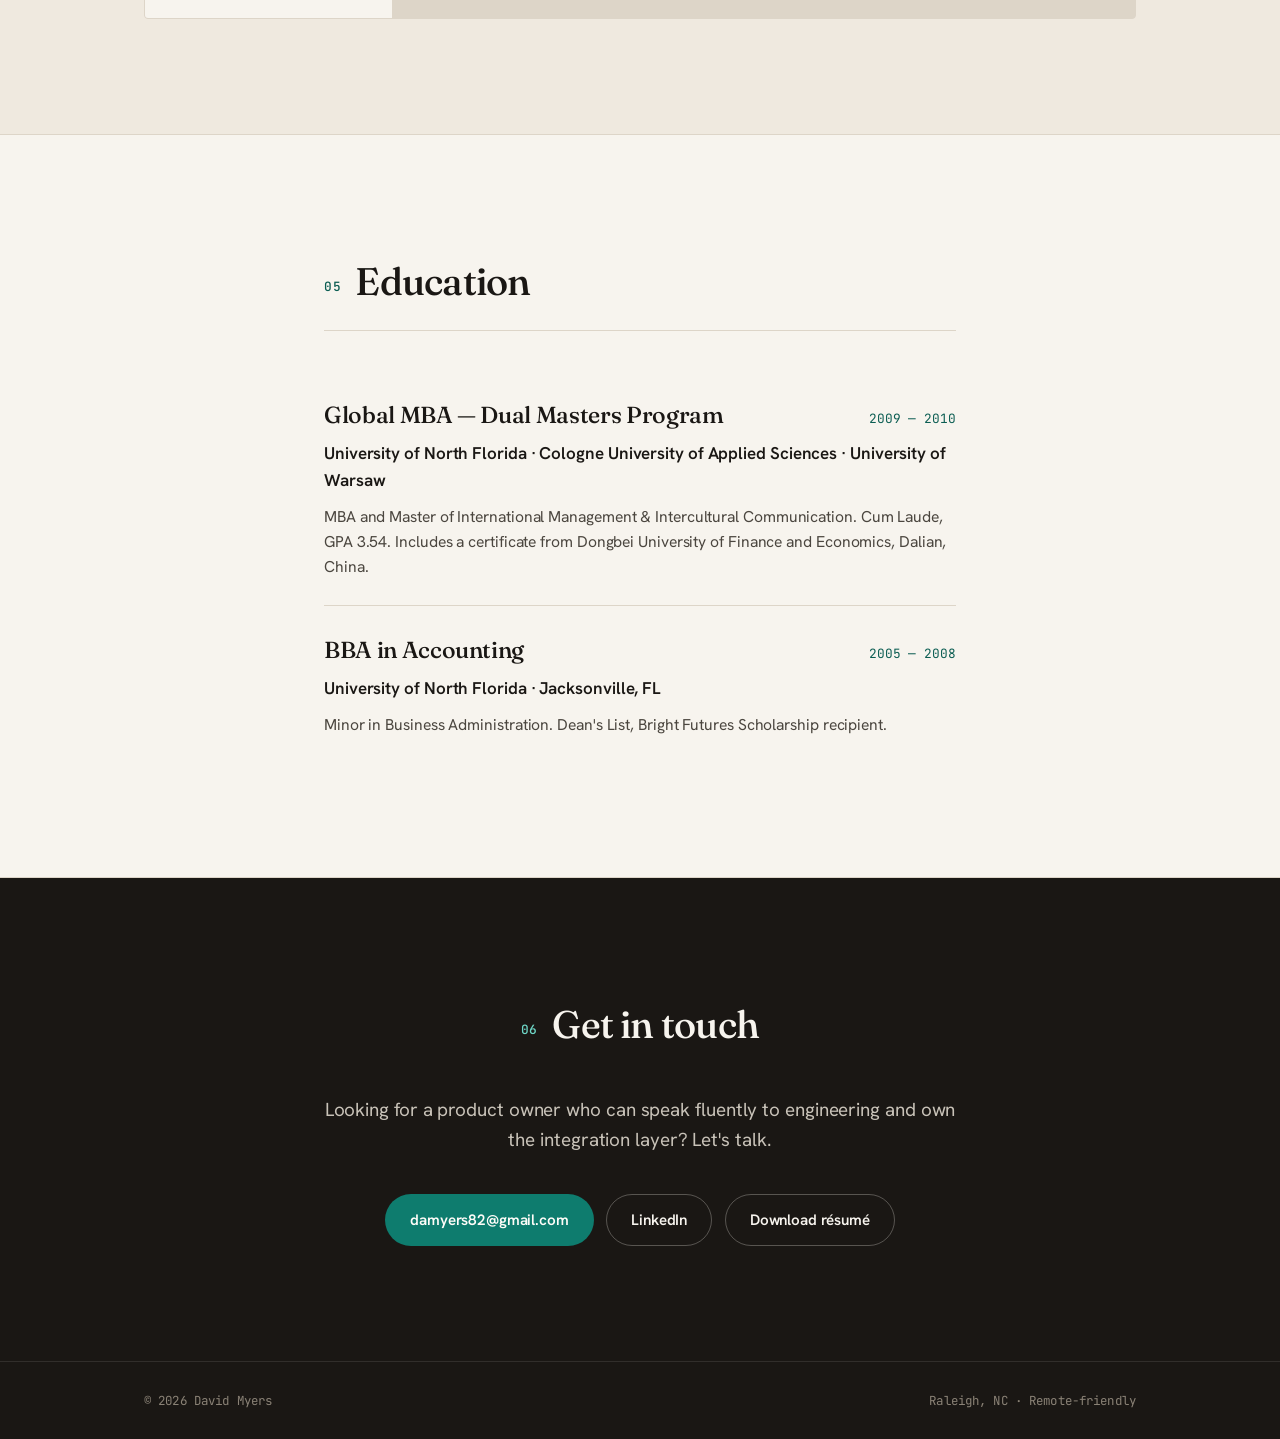
==== commit 3bc0b651: "Broaden positioning toward AI products; feature current-role metrics in hero - Hero headline/eyebrow" ====
--- a/index.html
+++ b/index.html
@@ -3,12 +3,12 @@
 <head>
   <meta charset="UTF-8" />
   <meta name="viewport" content="width=device-width, initial-scale=1.0" />
-  <title>David Myers — Product Owner, API Platforms &amp; Middleware</title>
-  <meta name="description" content="David Myers — Product Owner specializing in API platforms and middleware, with 10+ years modernizing complex enterprise systems across fintech, digital banking, and regulated environments." />
+  <title>David Myers — Product Owner · Platforms, APIs &amp; AI Products</title>
+  <meta name="description" content="David Myers — Product Owner with 10+ years building API platforms and middleware across fintech and digital banking, who also designs and ships AI products solo, from LLM pipelines to trained ML models." />
 
   <!-- Open Graph / social preview -->
-  <meta property="og:title" content="David Myers — Product Owner, API Platforms &amp; Middleware" />
-  <meta property="og:description" content="10+ years modernizing API platforms and middleware across fintech and digital banking." />
+  <meta property="og:title" content="David Myers — Product Owner · Platforms, APIs &amp; AI Products" />
+  <meta property="og:description" content="Platform product owner who also builds AI products end to end — 10+ years across fintech and digital banking." />
   <meta property="og:type" content="website" />
   <meta property="og:url" content="https://davidmyers.work/" />
 
@@ -17,7 +17,7 @@
   <link href="https://fonts.googleapis.com/css2?family=Fraunces:opsz,wght@9..144,400;9..144,500;9..144,600;9..144,400&family=Hanken+Grotesk:wght@400;500;600;700&family=JetBrains+Mono:wght@400;500&display=swap" rel="stylesheet" />
 
   <link rel="stylesheet" href="styles.css" />
-  <link rel="icon" href="data:image/svg+xml,%3Csvg xmlns='http://www.w3.org/2000/svg' viewBox='0 0 100 100'%3E%3Crect width='100' height='100' rx='22' fill='%234f46e5'/%3E%3Ctext x='50' y='68' font-family='Georgia,serif' font-size='54' fill='white' text-anchor='middle'%3EDM%3C/text%3E%3C/svg%3E" />
+  <link rel="icon" href="data:image/svg+xml,%3Csvg xmlns='http://www.w3.org/2000/svg' viewBox='0 0 100 100'%3E%3Crect width='100' height='100' rx='22' fill='%230b5d52'/%3E%3Ctext x='50' y='68' font-family='Georgia,serif' font-size='54' fill='white' text-anchor='middle'%3EDM%3C/text%3E%3C/svg%3E" />
 </head>
 <body>
   <script>document.documentElement.classList.add('js');</script>
@@ -41,11 +41,12 @@
     <!-- HERO -->
     <section class="hero">
       <div class="container">
-        <p class="hero-eyebrow">Product Owner · API Platforms &amp; Middleware</p>
-        <h1 class="hero-title">I turn legacy systems into <span class="accent">modern API platforms.</span></h1>
+        <p class="hero-eyebrow">Product Owner · Platforms, APIs &amp; AI Products</p>
+        <h1 class="hero-title">I turn legacy systems into modern platforms <span class="accent">and build AI products</span> from the ground up.</h1>
         <p class="hero-lead">
           Product Owner with 10+ years delivering API-driven platforms and middleware across
-          fintech and digital banking. I bring the technical depth of a former business analyst,
+          fintech and digital banking, who also designs and ships AI products solo, from LLM
+          pipelines to trained models. I bring the technical depth of a former business analyst,
           integration specialist, and platform modernizer to every product decision.
         </p>
         <div class="hero-actions">
@@ -55,8 +56,8 @@
         </div>
         <ul class="hero-stats">
           <li><span class="stat-num">10+</span><span class="stat-label">years in product &amp; analysis</span></li>
-          <li><span class="stat-num">15+</span><span class="stat-label">REST &amp; GraphQL APIs specced</span></li>
-          <li><span class="stat-num">50%</span><span class="stat-label">faster account opening</span></li>
+          <li><span class="stat-num">50%</span><span class="stat-label">fewer account-linking failures</span></li>
+          <li><span class="stat-num">0</span><span class="stat-label">P1/P2 incidents on a platform upgrade</span></li>
           <li><span class="stat-num">~$800K</span><span class="stat-label">IRS cost avoidance</span></li>
         </ul>
       </div>
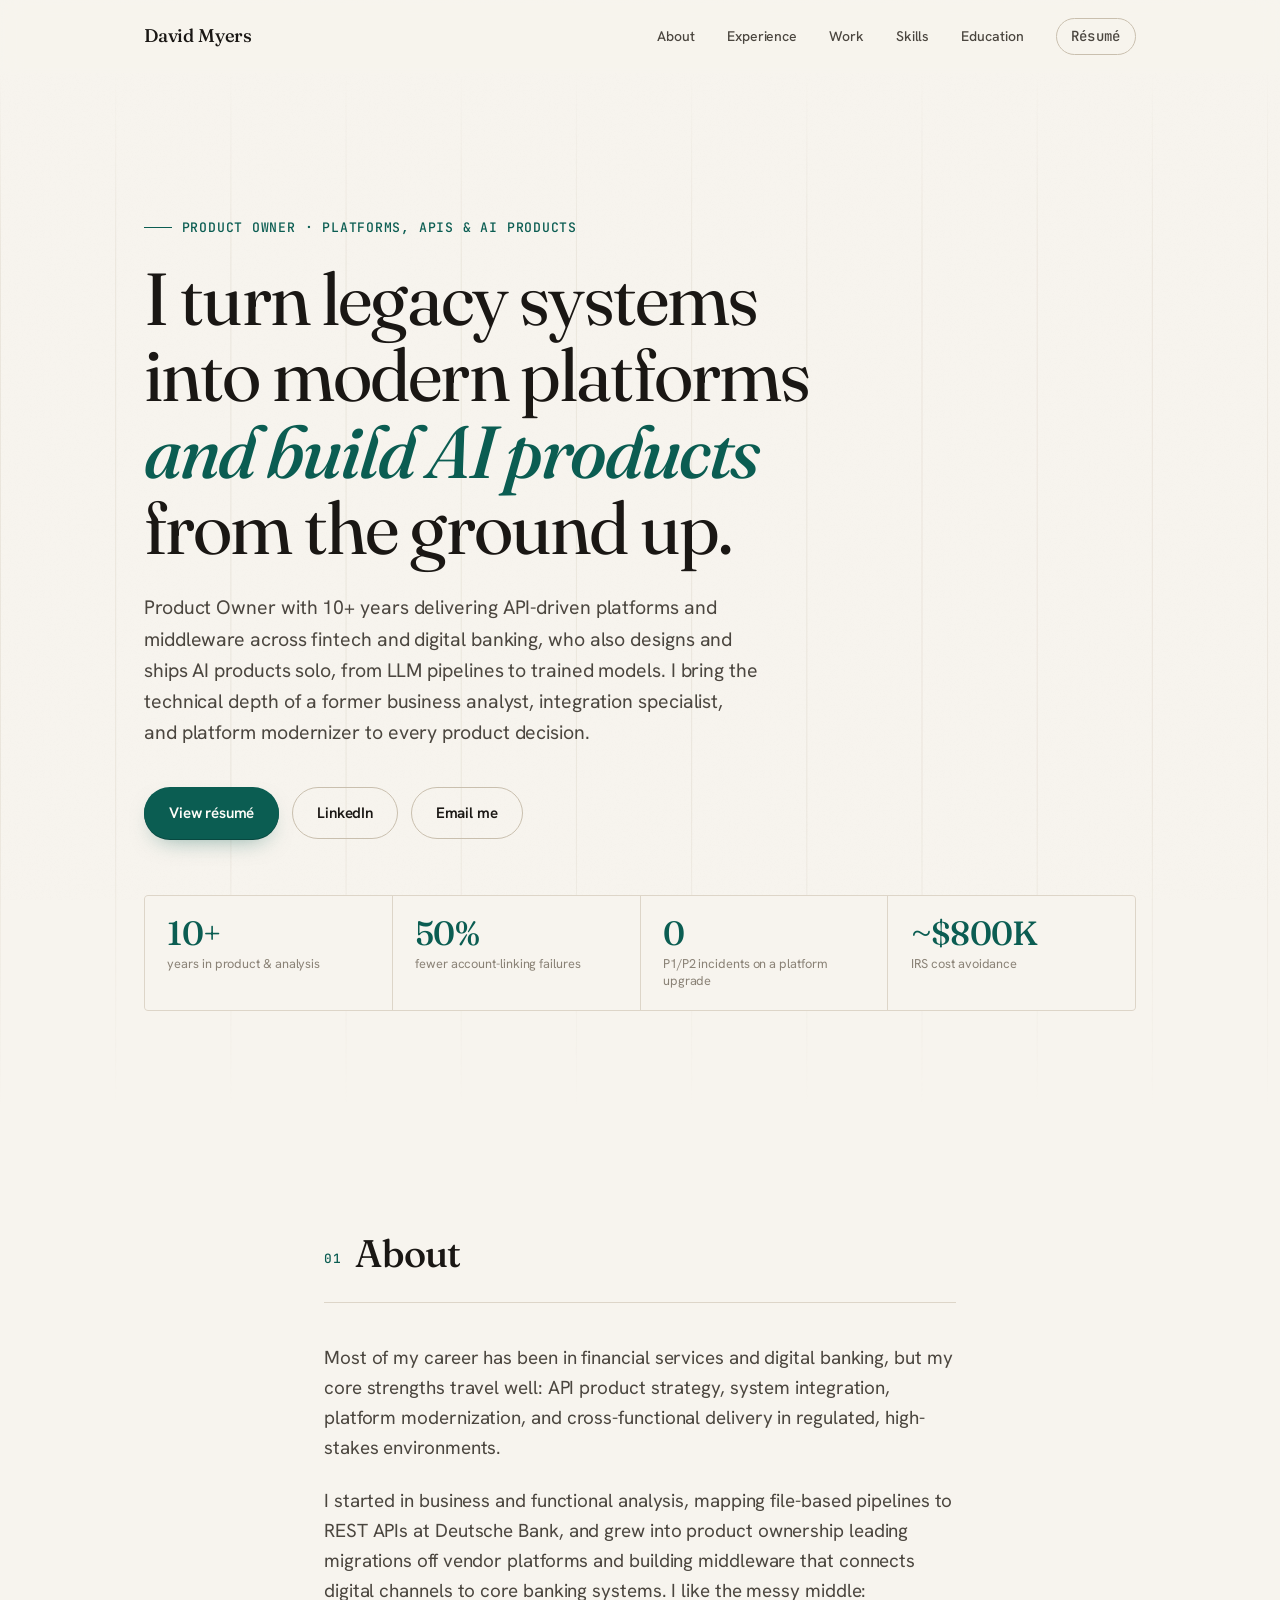
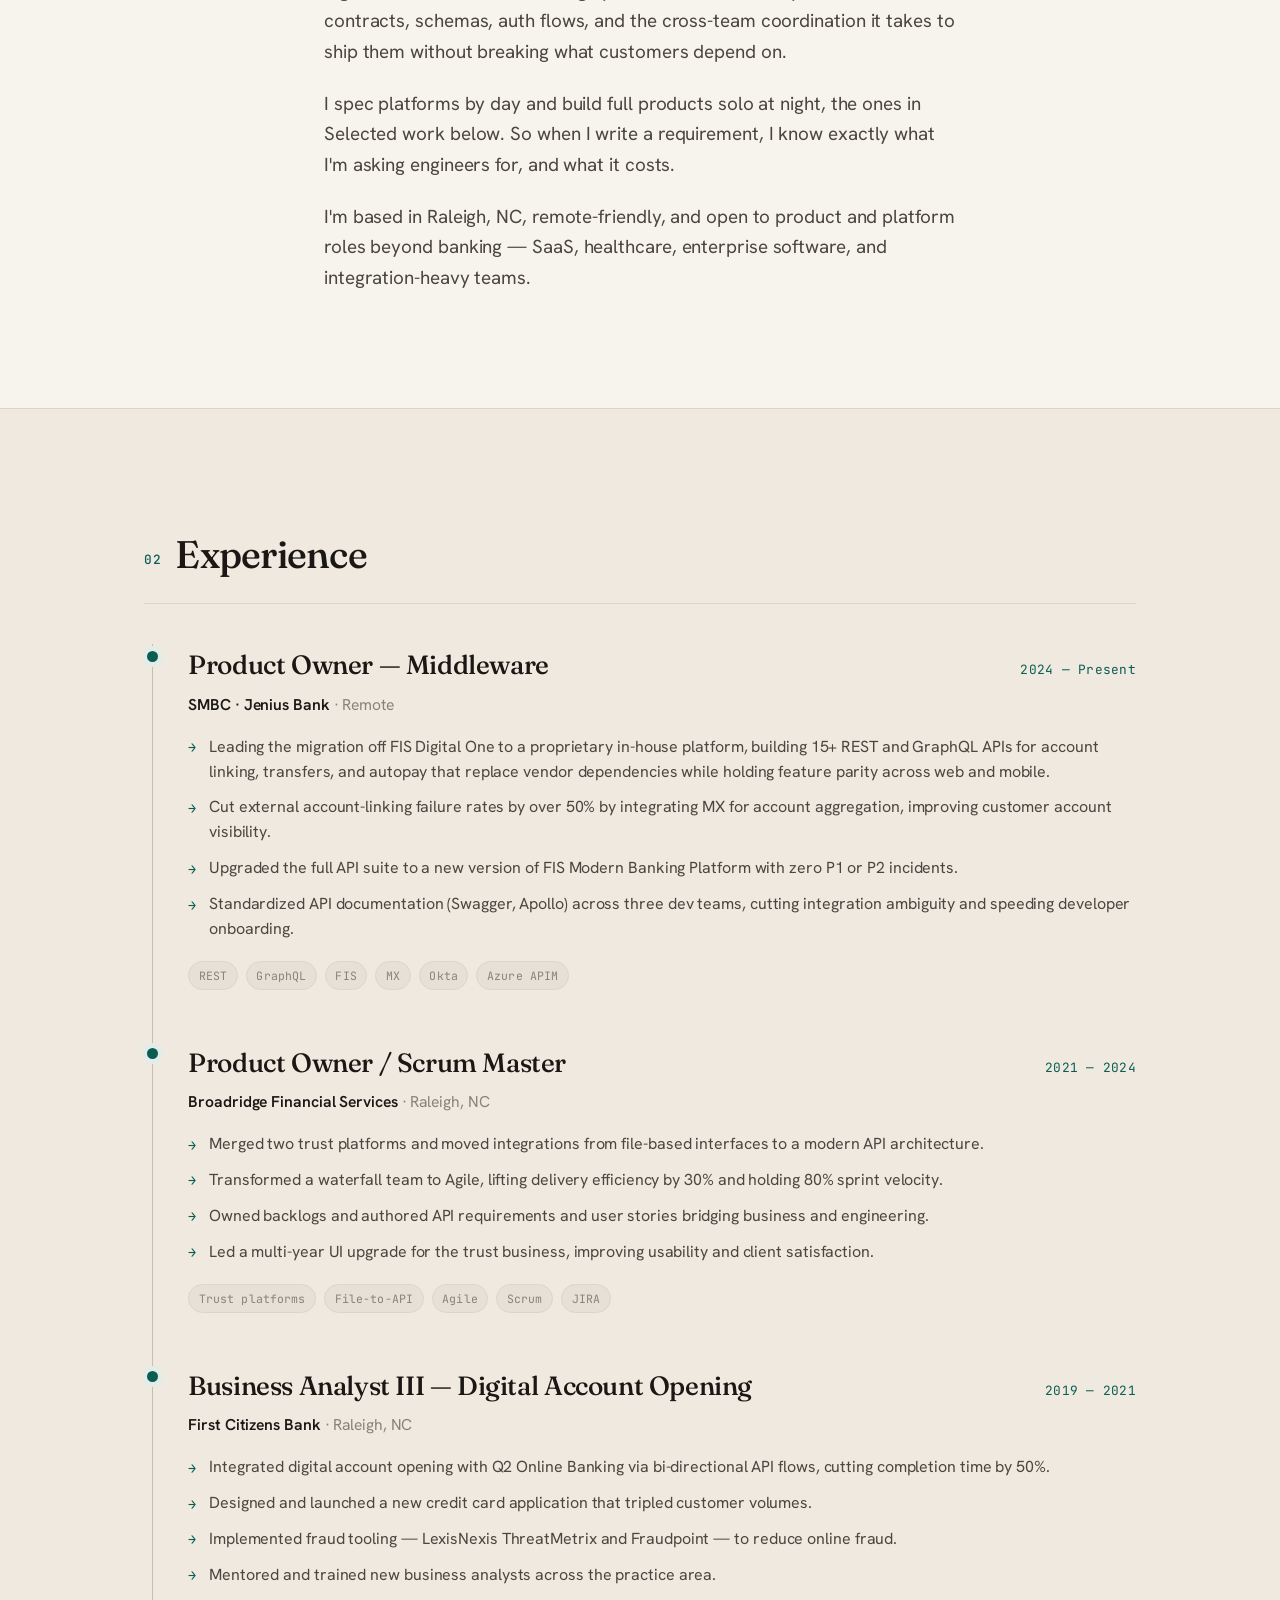
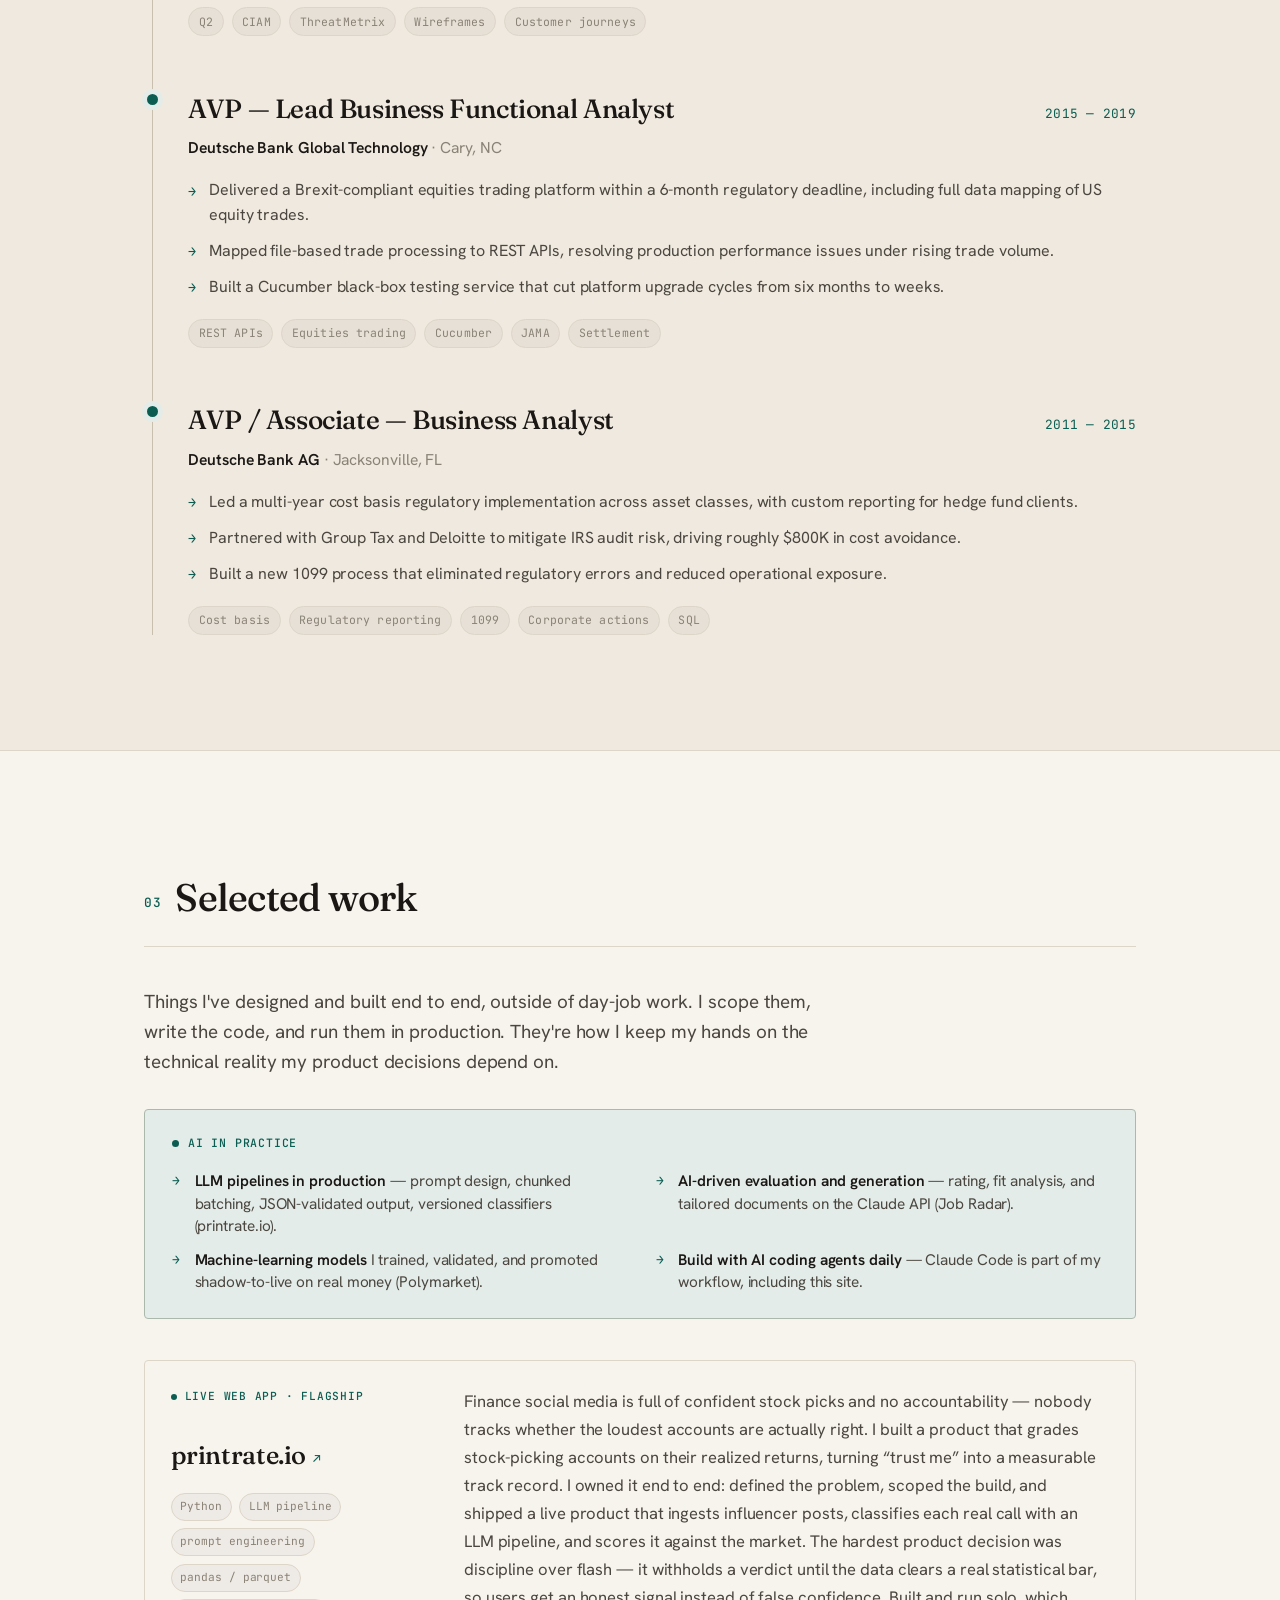
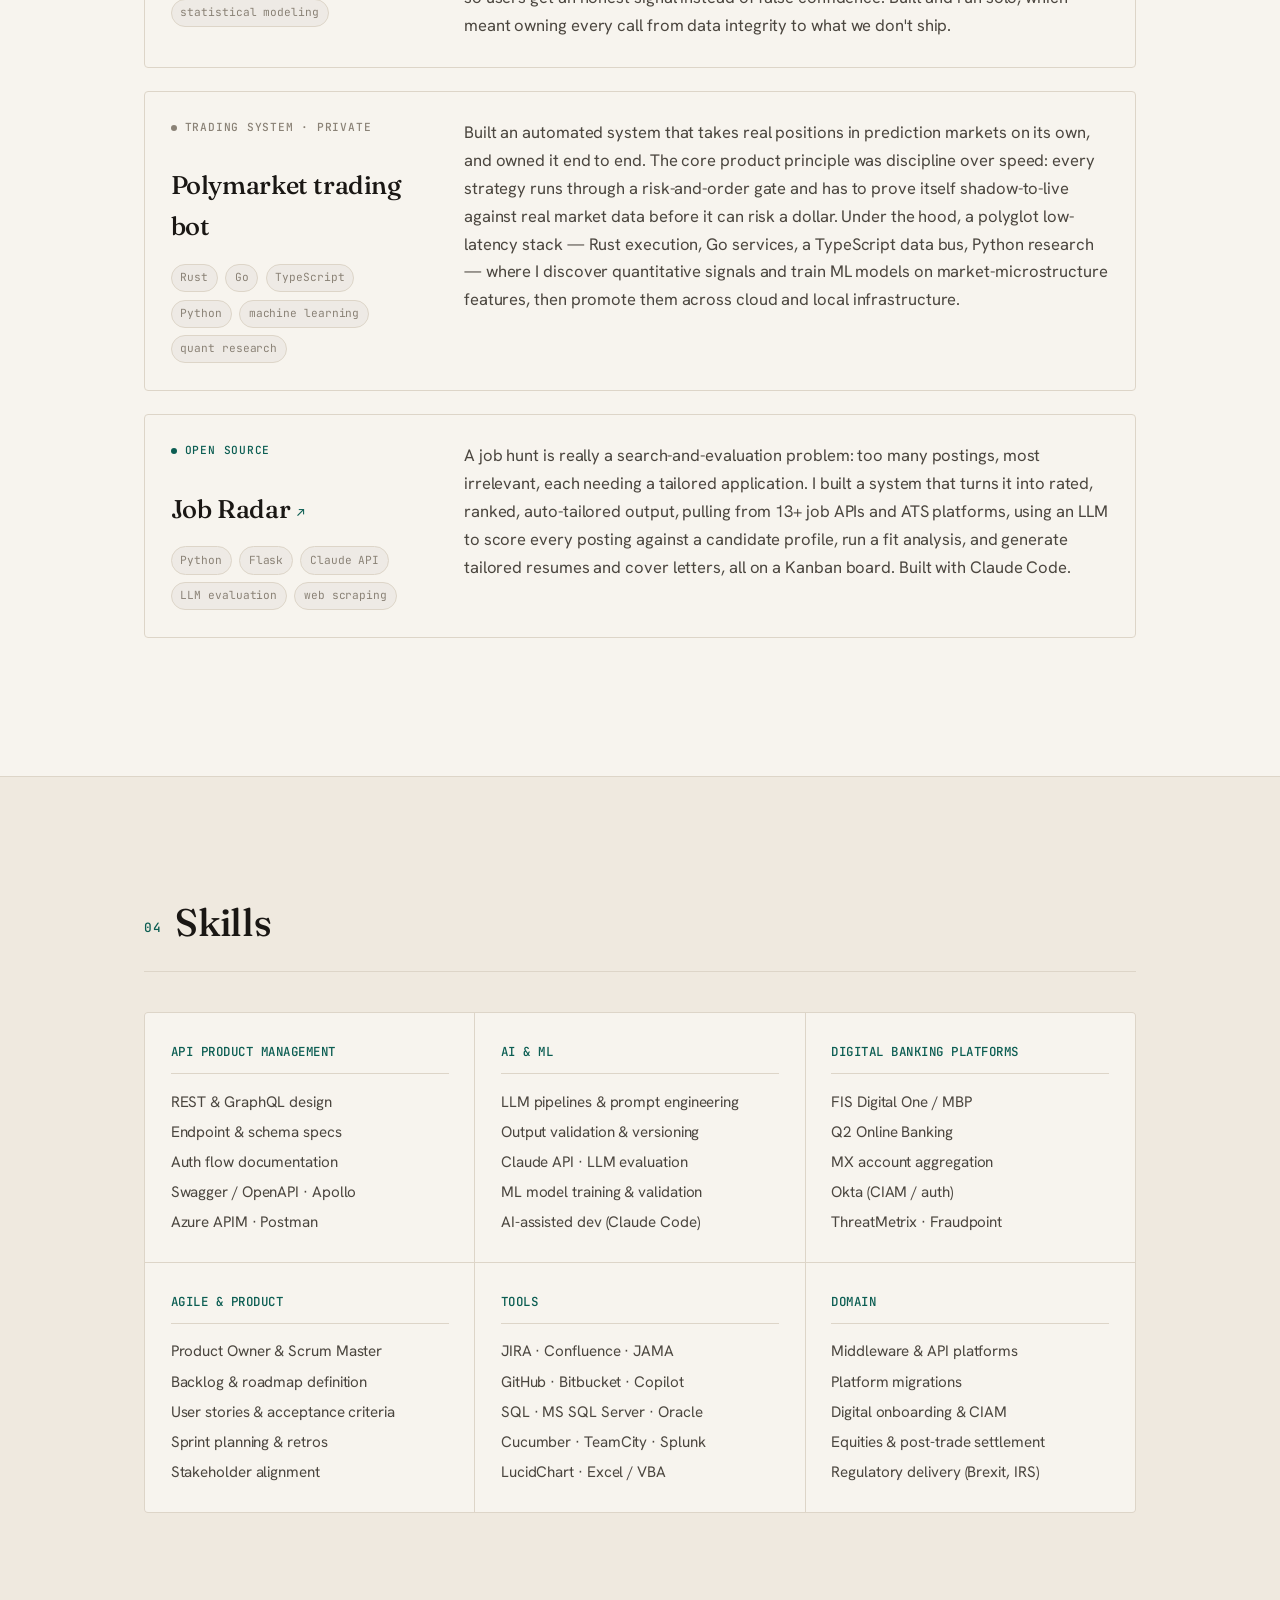
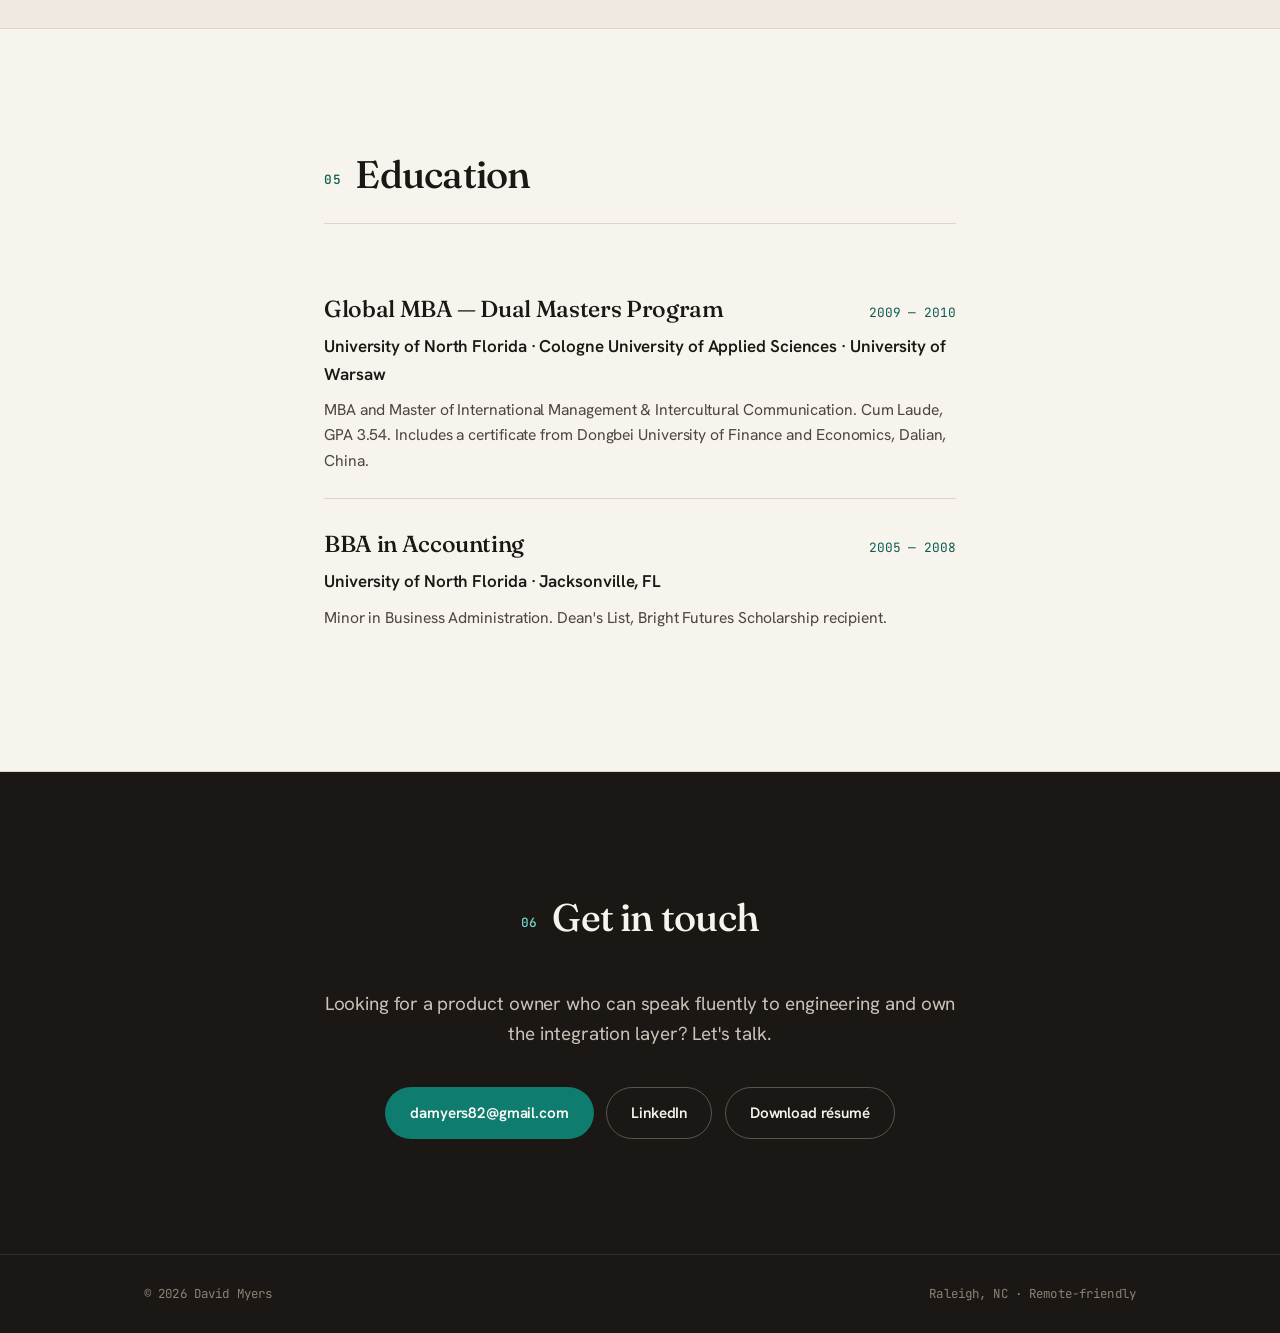
==== commit 11b2ca17: "Add AI & ML skills card; balance skills grid to 3x2 Co-Authored-By: Claude Opus 4.8 <noreply@anthrop" ====
--- a/index.html
+++ b/index.html
@@ -308,6 +308,17 @@
           </div>
 
           <div class="skill-card reveal">
+            <h3>AI &amp; ML</h3>
+            <ul>
+              <li>LLM pipelines &amp; prompt engineering</li>
+              <li>Output validation &amp; versioning</li>
+              <li>Claude API · LLM evaluation</li>
+              <li>ML model training &amp; validation</li>
+              <li>AI-assisted dev (Claude Code)</li>
+            </ul>
+          </div>
+
+          <div class="skill-card reveal">
             <h3>Digital Banking Platforms</h3>
             <ul>
               <li>FIS Digital One / MBP</li>
--- a/styles.css
+++ b/styles.css
@@ -392,12 +392,18 @@
 /* ---------- skills ---------- */
 .skills-grid {
   display: grid;
-  grid-template-columns: repeat(auto-fit, minmax(220px, 1fr));
+  grid-template-columns: repeat(3, 1fr);
   gap: 1px;
   background: var(--line);
   border: 1px solid var(--line);
   border-radius: var(--radius);
   overflow: hidden;
+}
+@media (max-width: 860px) {
+  .skills-grid { grid-template-columns: repeat(2, 1fr); }
+}
+@media (max-width: 540px) {
+  .skills-grid { grid-template-columns: 1fr; }
 }
 .skill-card {
   background: var(--paper);
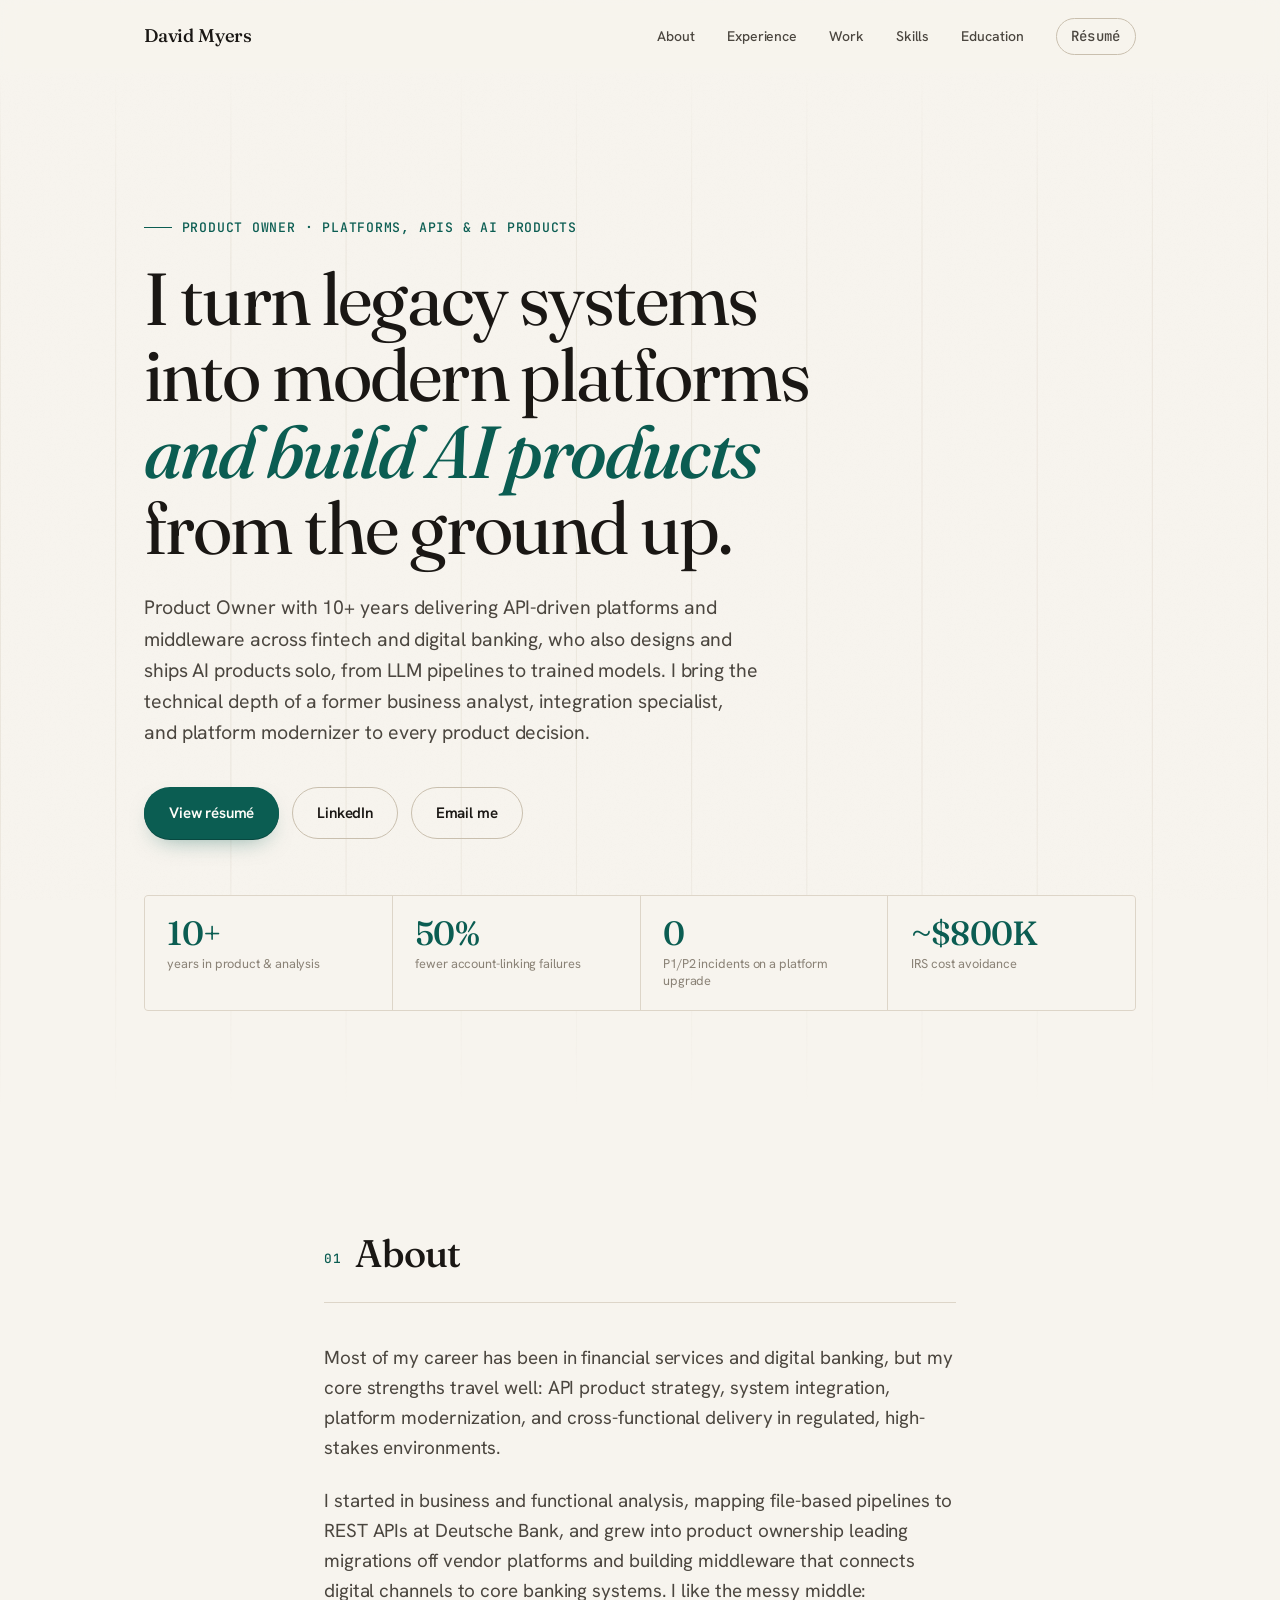
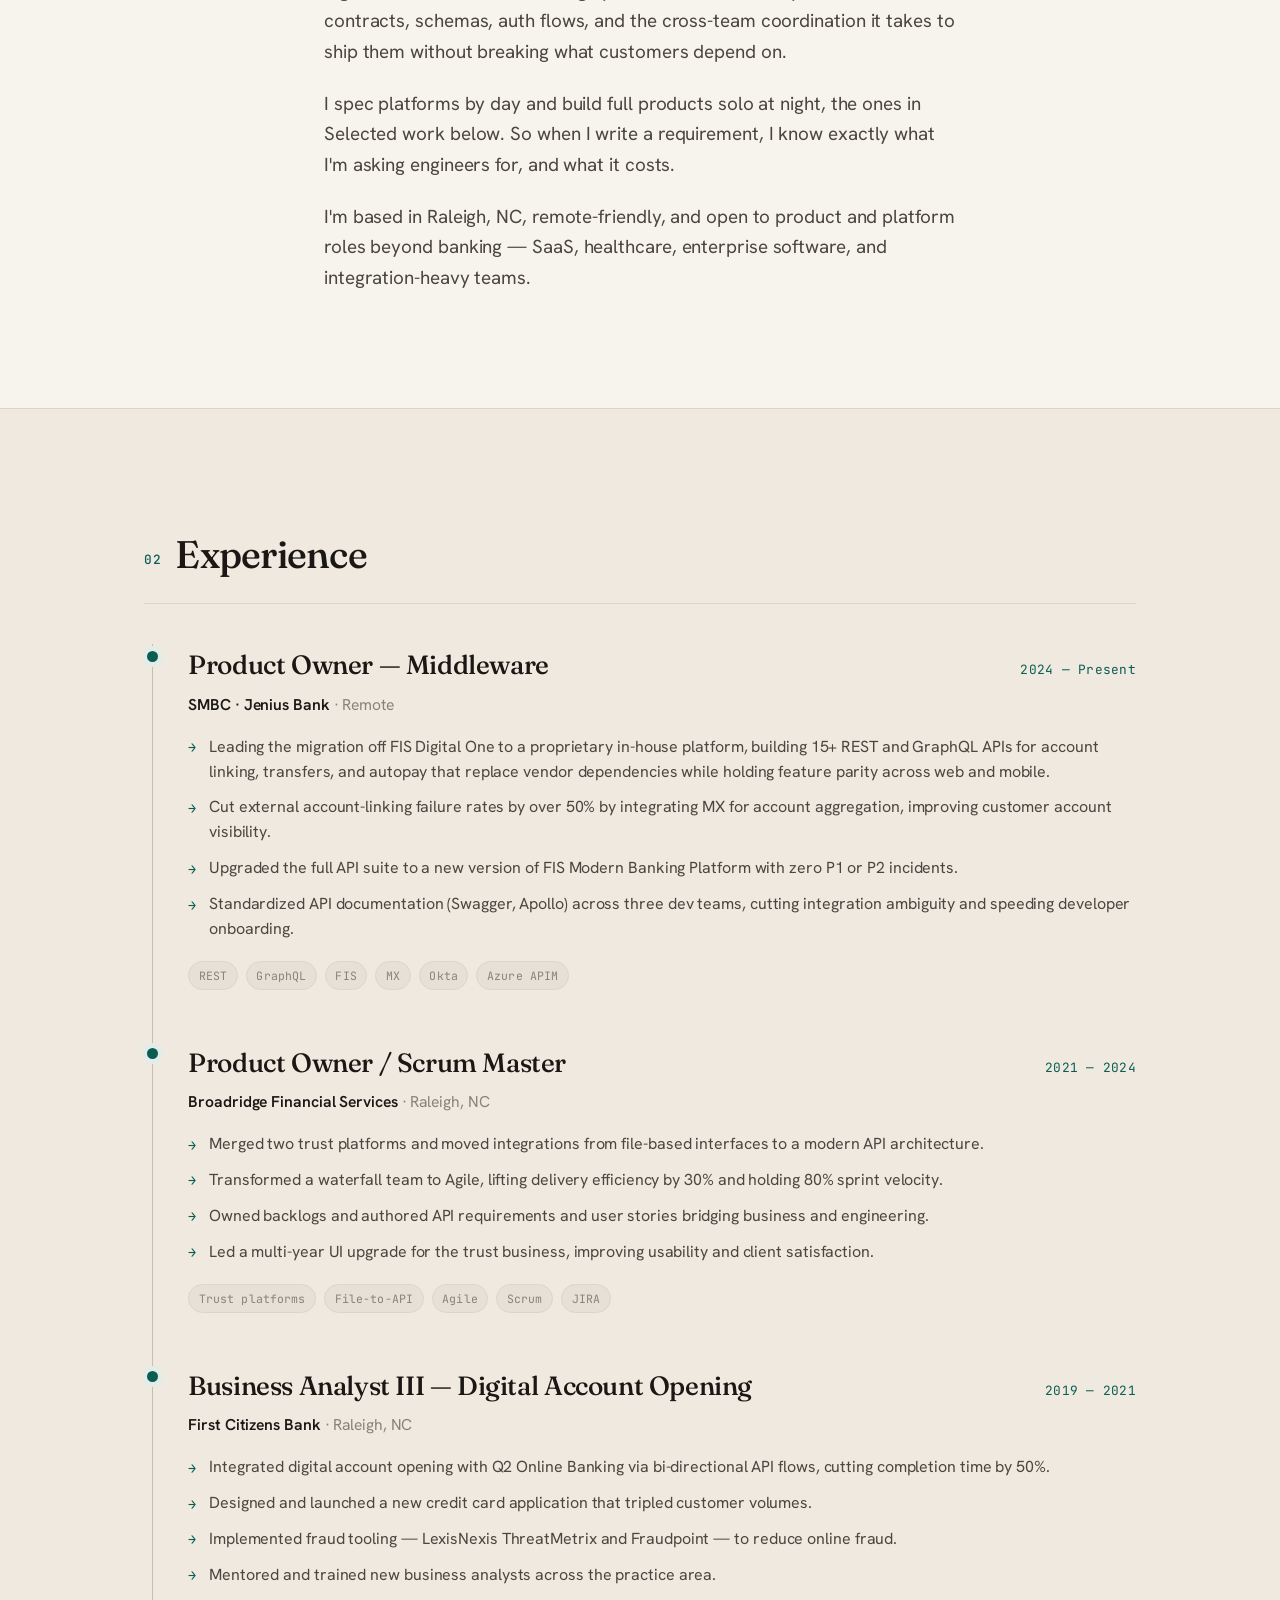
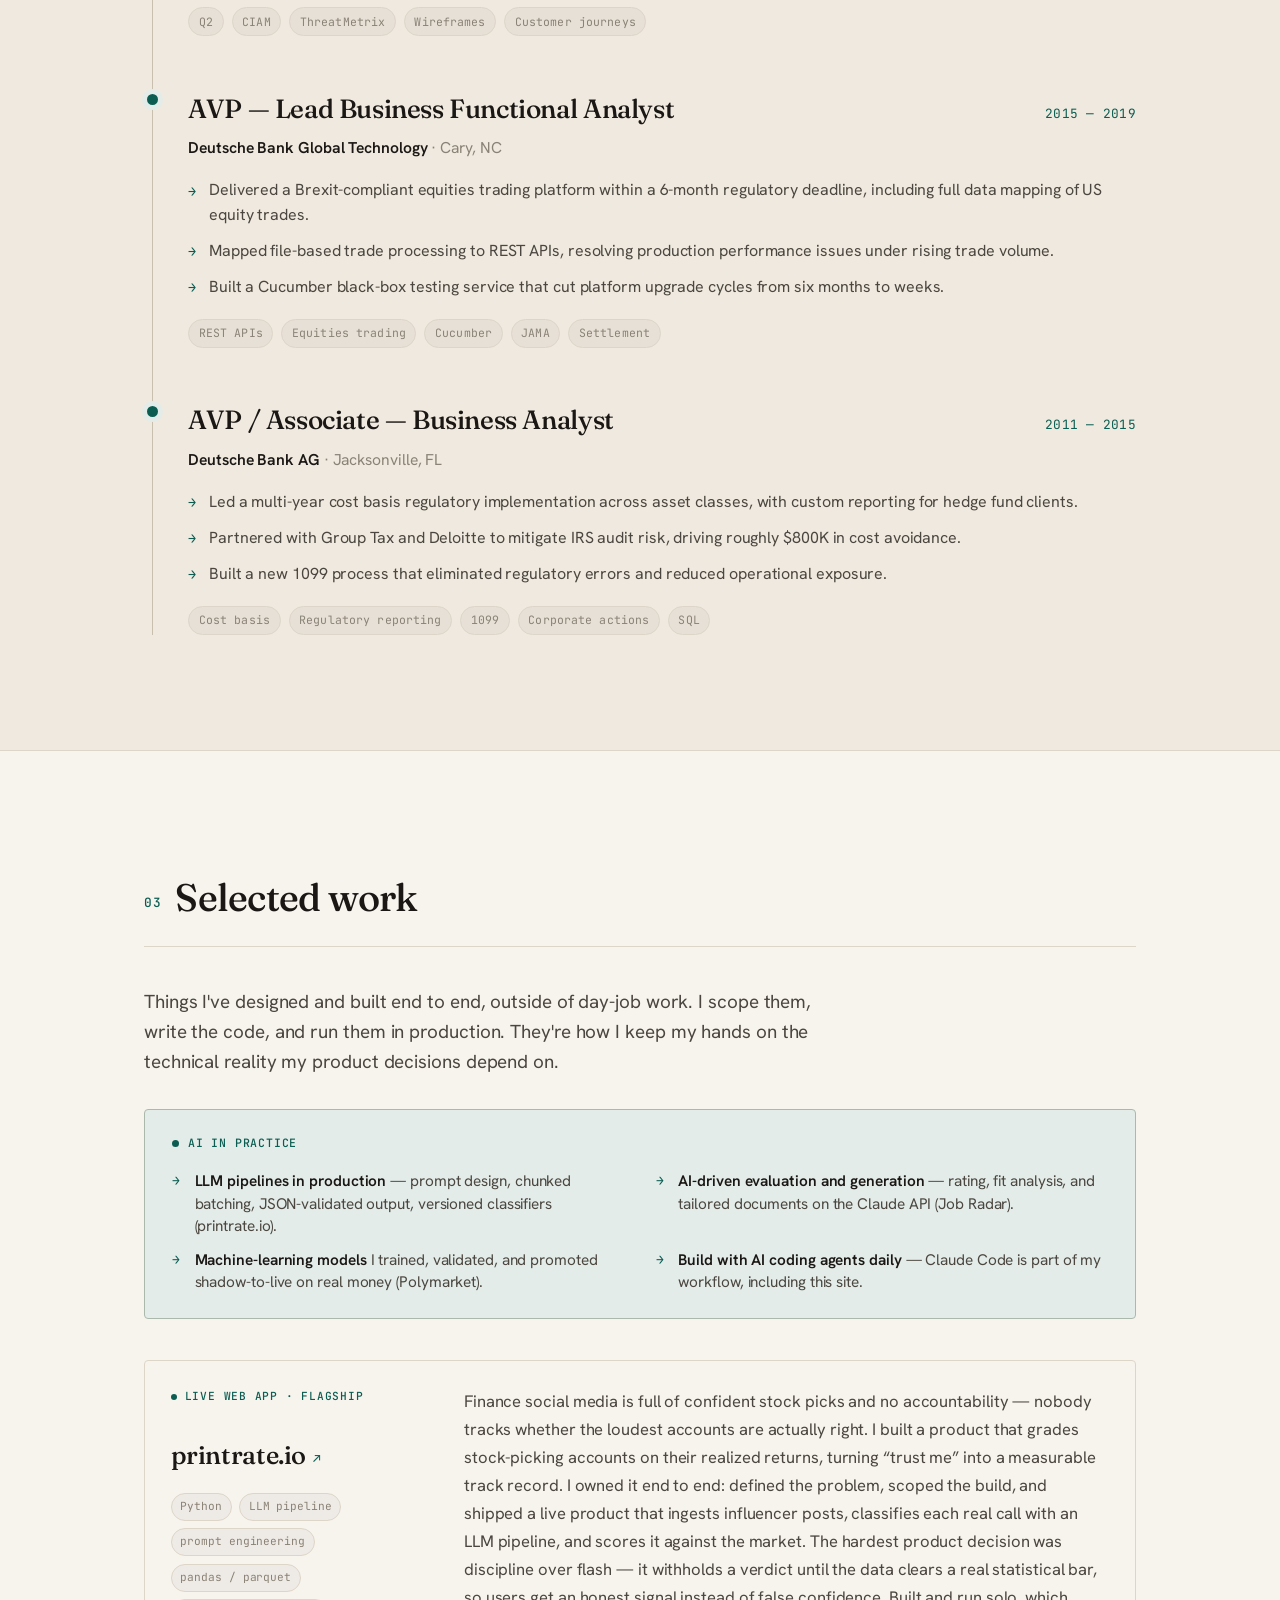
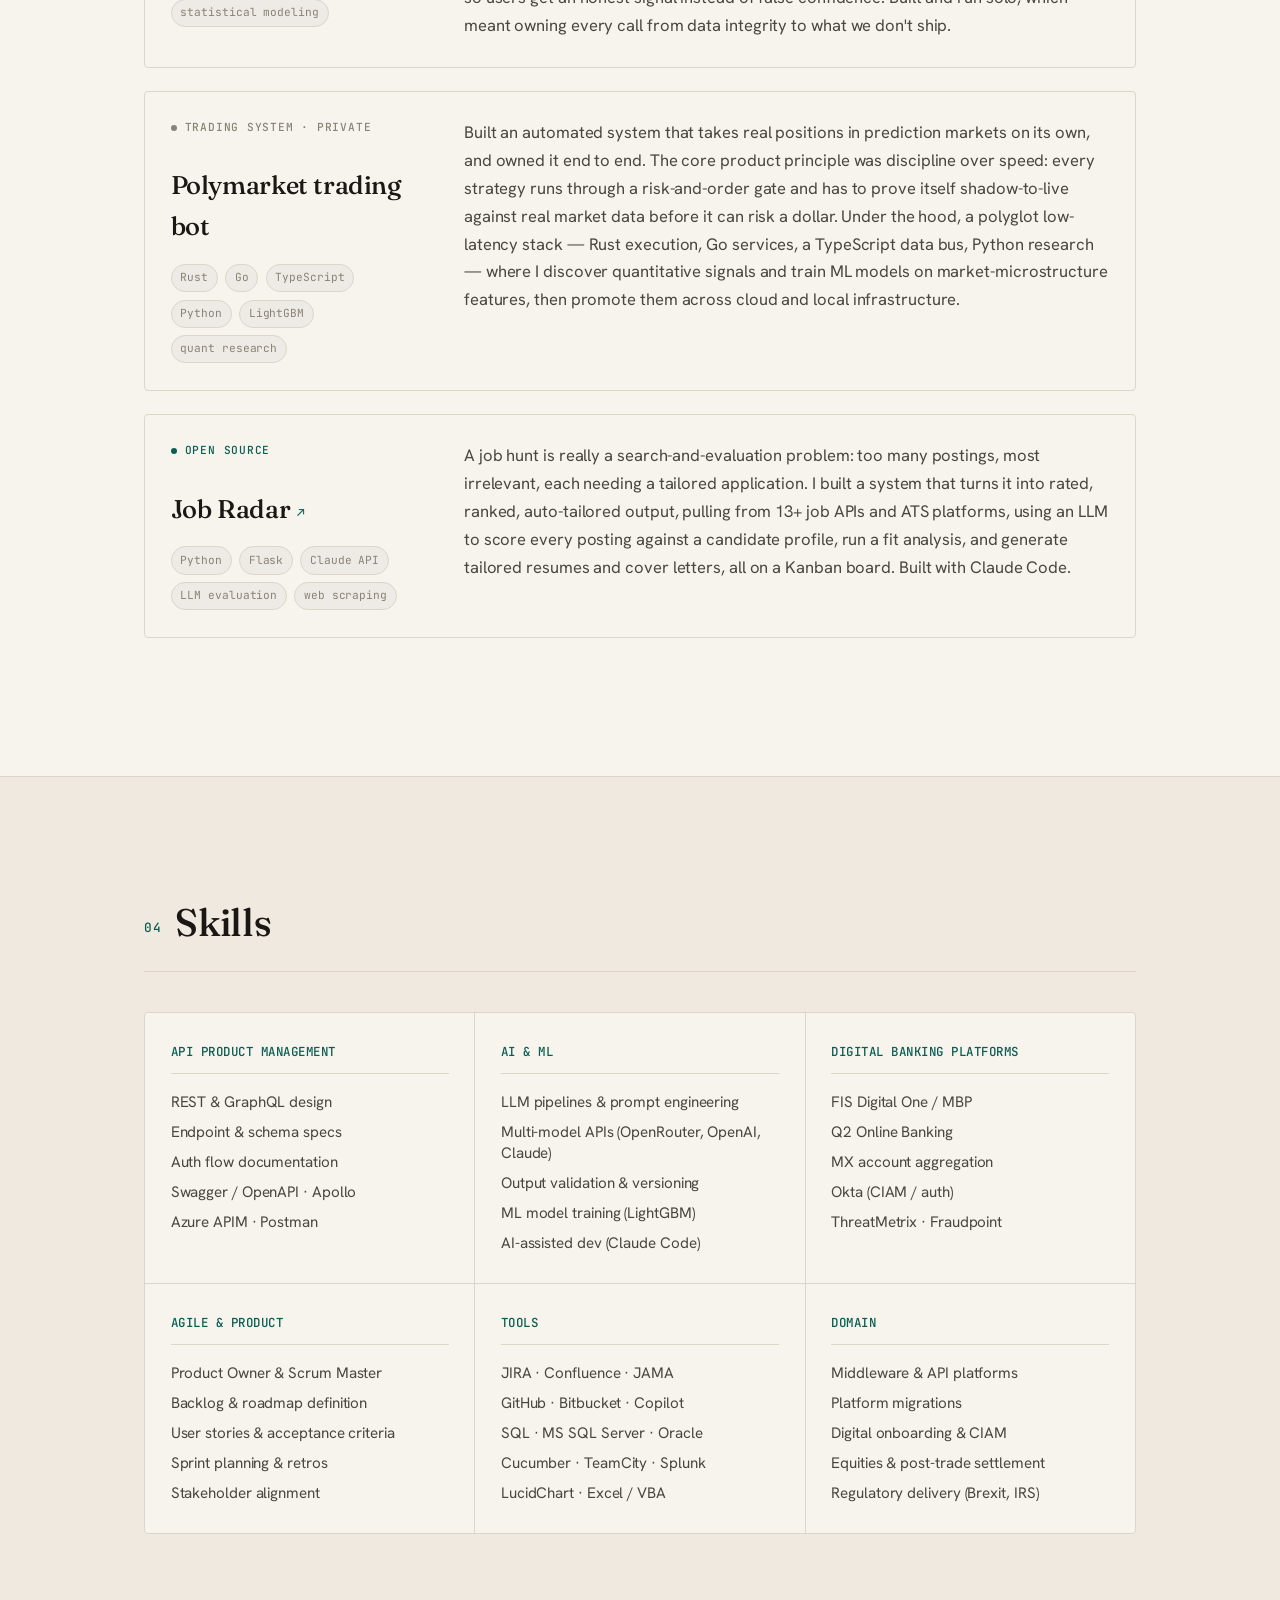
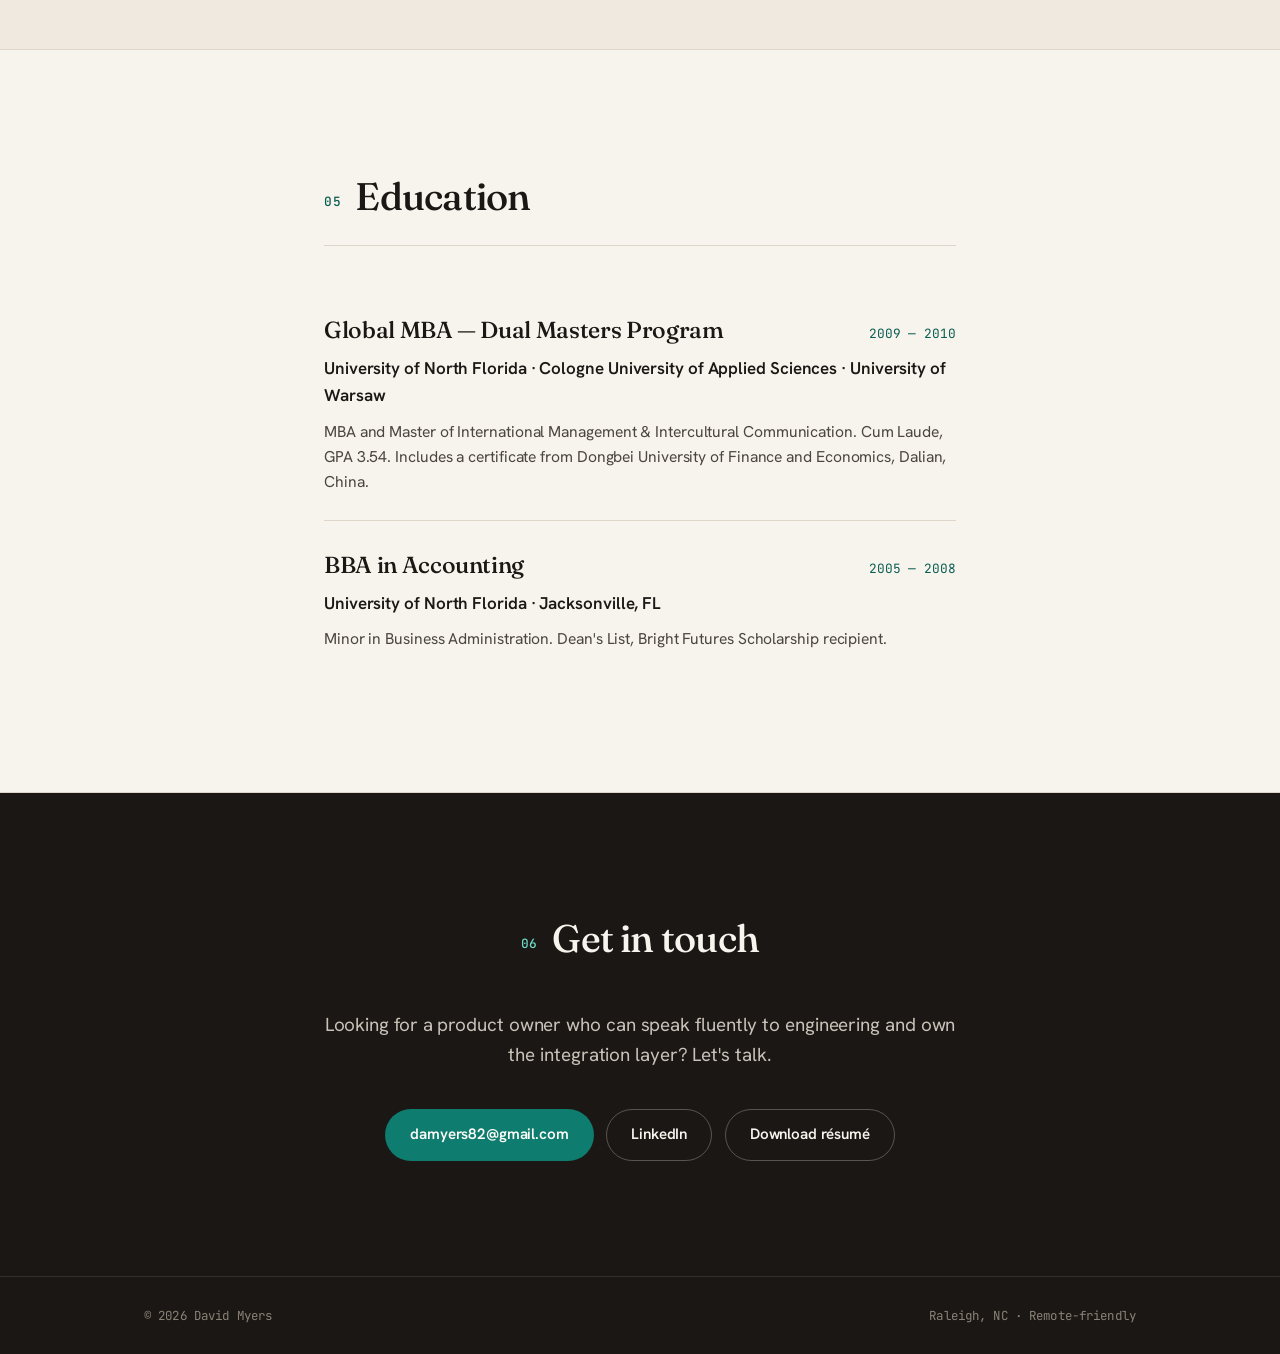
==== commit df1b6169: "Add multi-model LLM APIs (OpenRouter) and LightGBM to AI/ML skills + Polymarket Co-Authored-By: Clau" ====
--- a/index.html
+++ b/index.html
@@ -250,7 +250,7 @@
             <span class="proj-kind is-private">Trading system · private</span>
             <span class="proj-name">Polymarket trading bot</span>
             <ul class="proj-tags">
-              <li>Rust</li><li>Go</li><li>TypeScript</li><li>Python</li><li>machine learning</li><li>quant research</li>
+              <li>Rust</li><li>Go</li><li>TypeScript</li><li>Python</li><li>LightGBM</li><li>quant research</li>
             </ul>
           </div>
           <div class="proj-featured-body">
@@ -311,9 +311,9 @@
             <h3>AI &amp; ML</h3>
             <ul>
               <li>LLM pipelines &amp; prompt engineering</li>
+              <li>Multi-model APIs (OpenRouter, OpenAI, Claude)</li>
               <li>Output validation &amp; versioning</li>
-              <li>Claude API · LLM evaluation</li>
-              <li>ML model training &amp; validation</li>
+              <li>ML model training (LightGBM)</li>
               <li>AI-assisted dev (Claude Code)</li>
             </ul>
           </div>
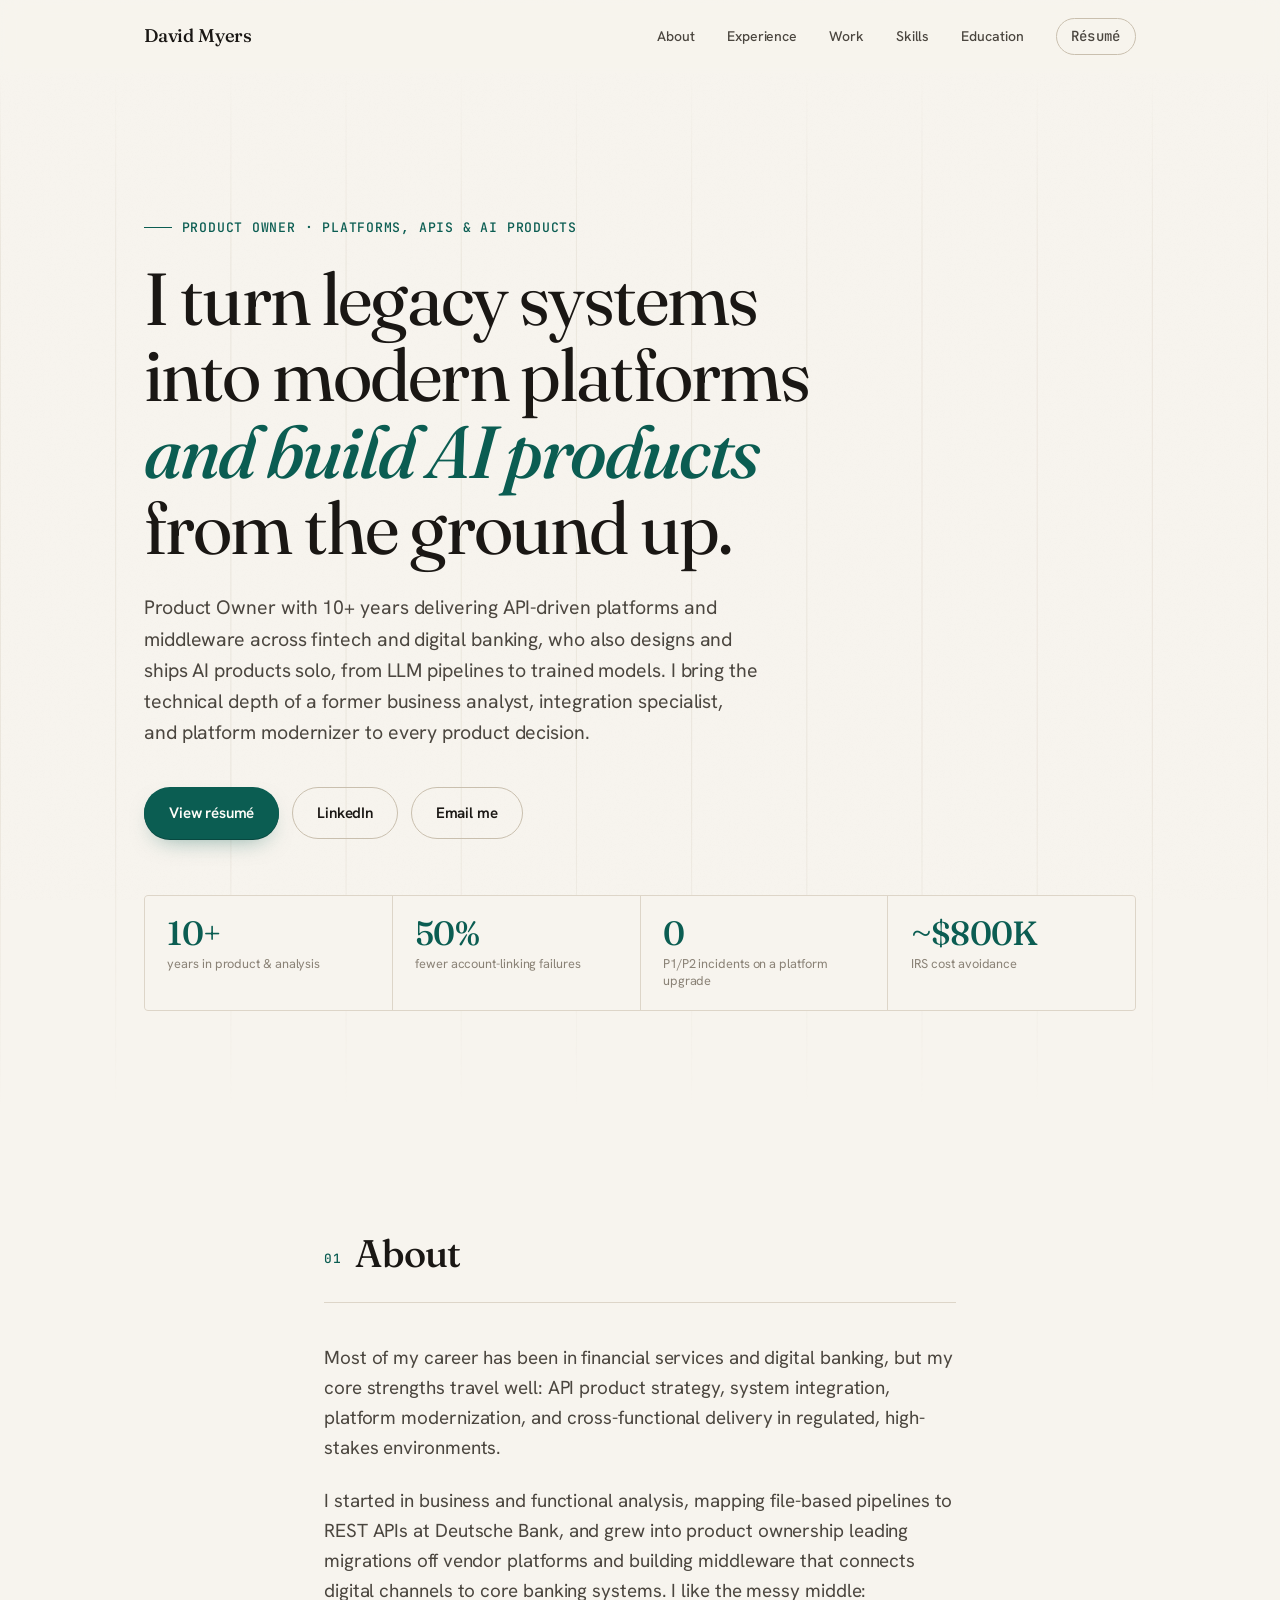
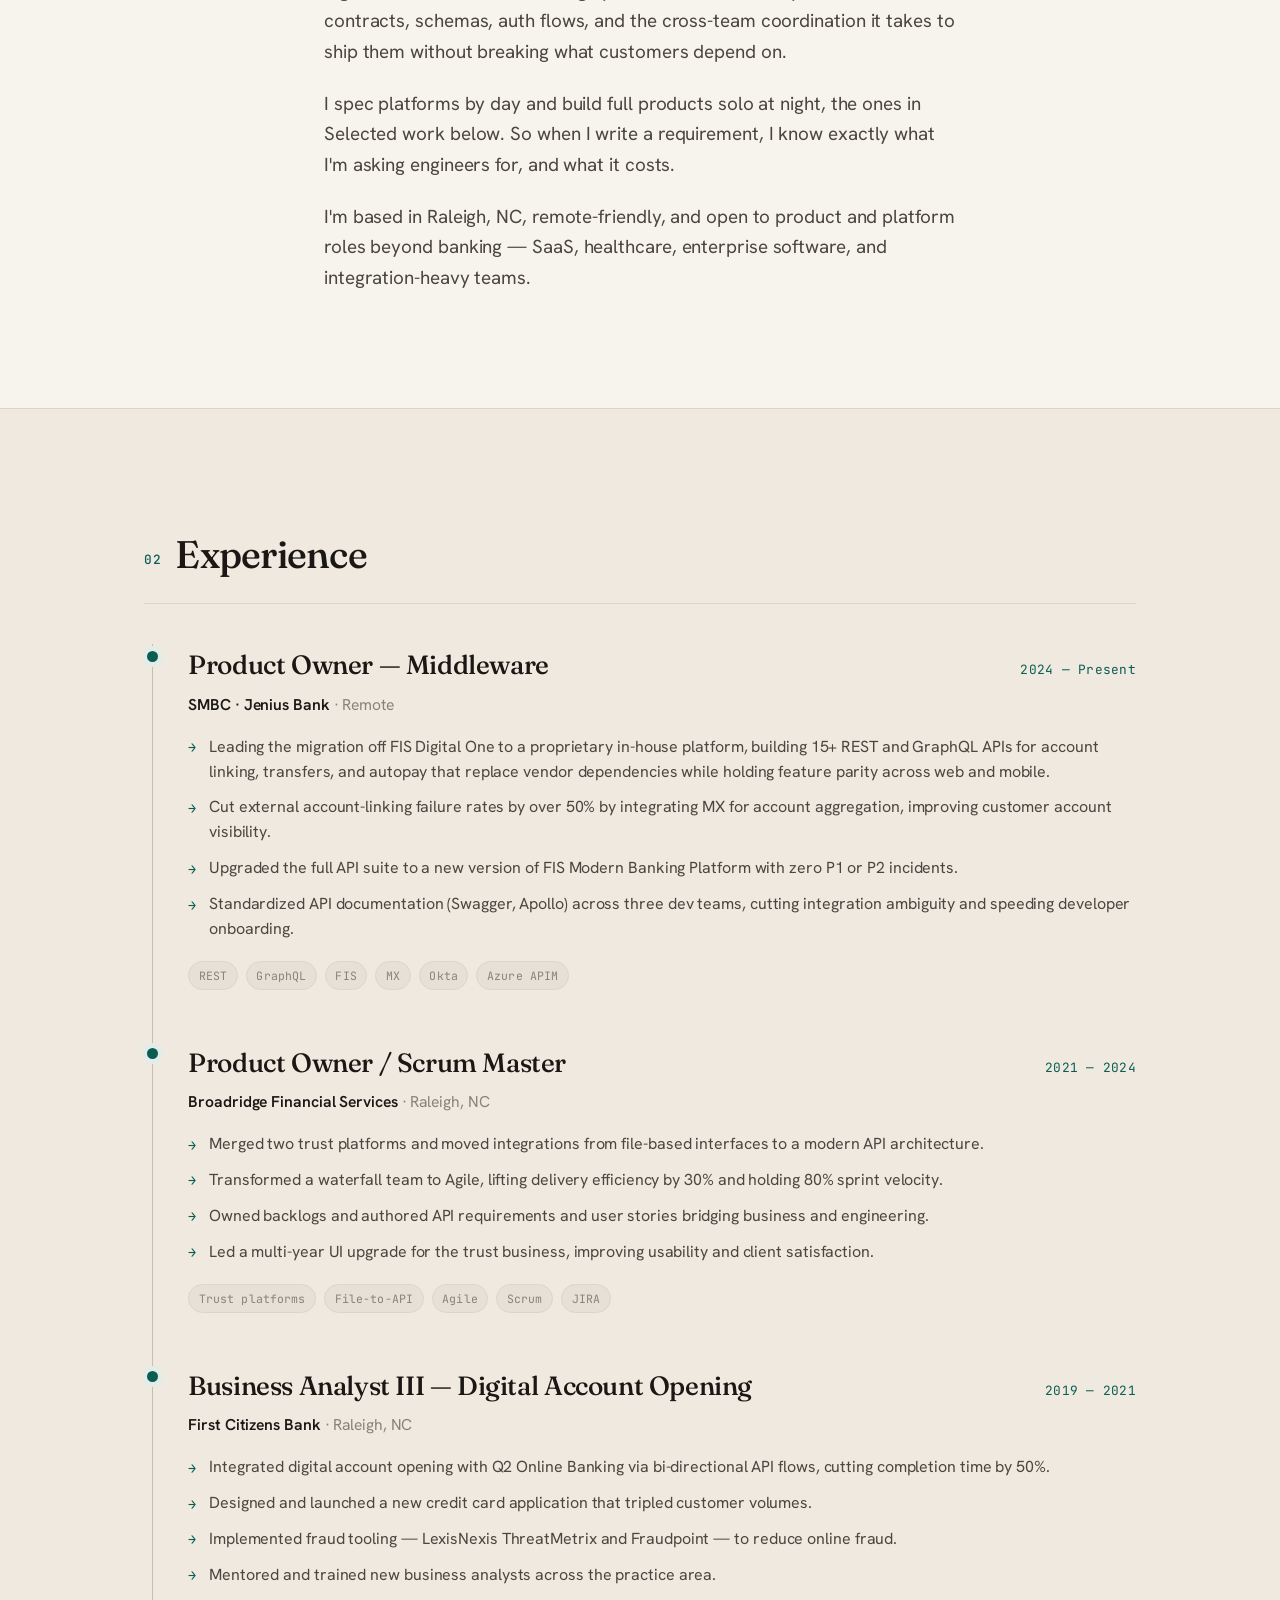
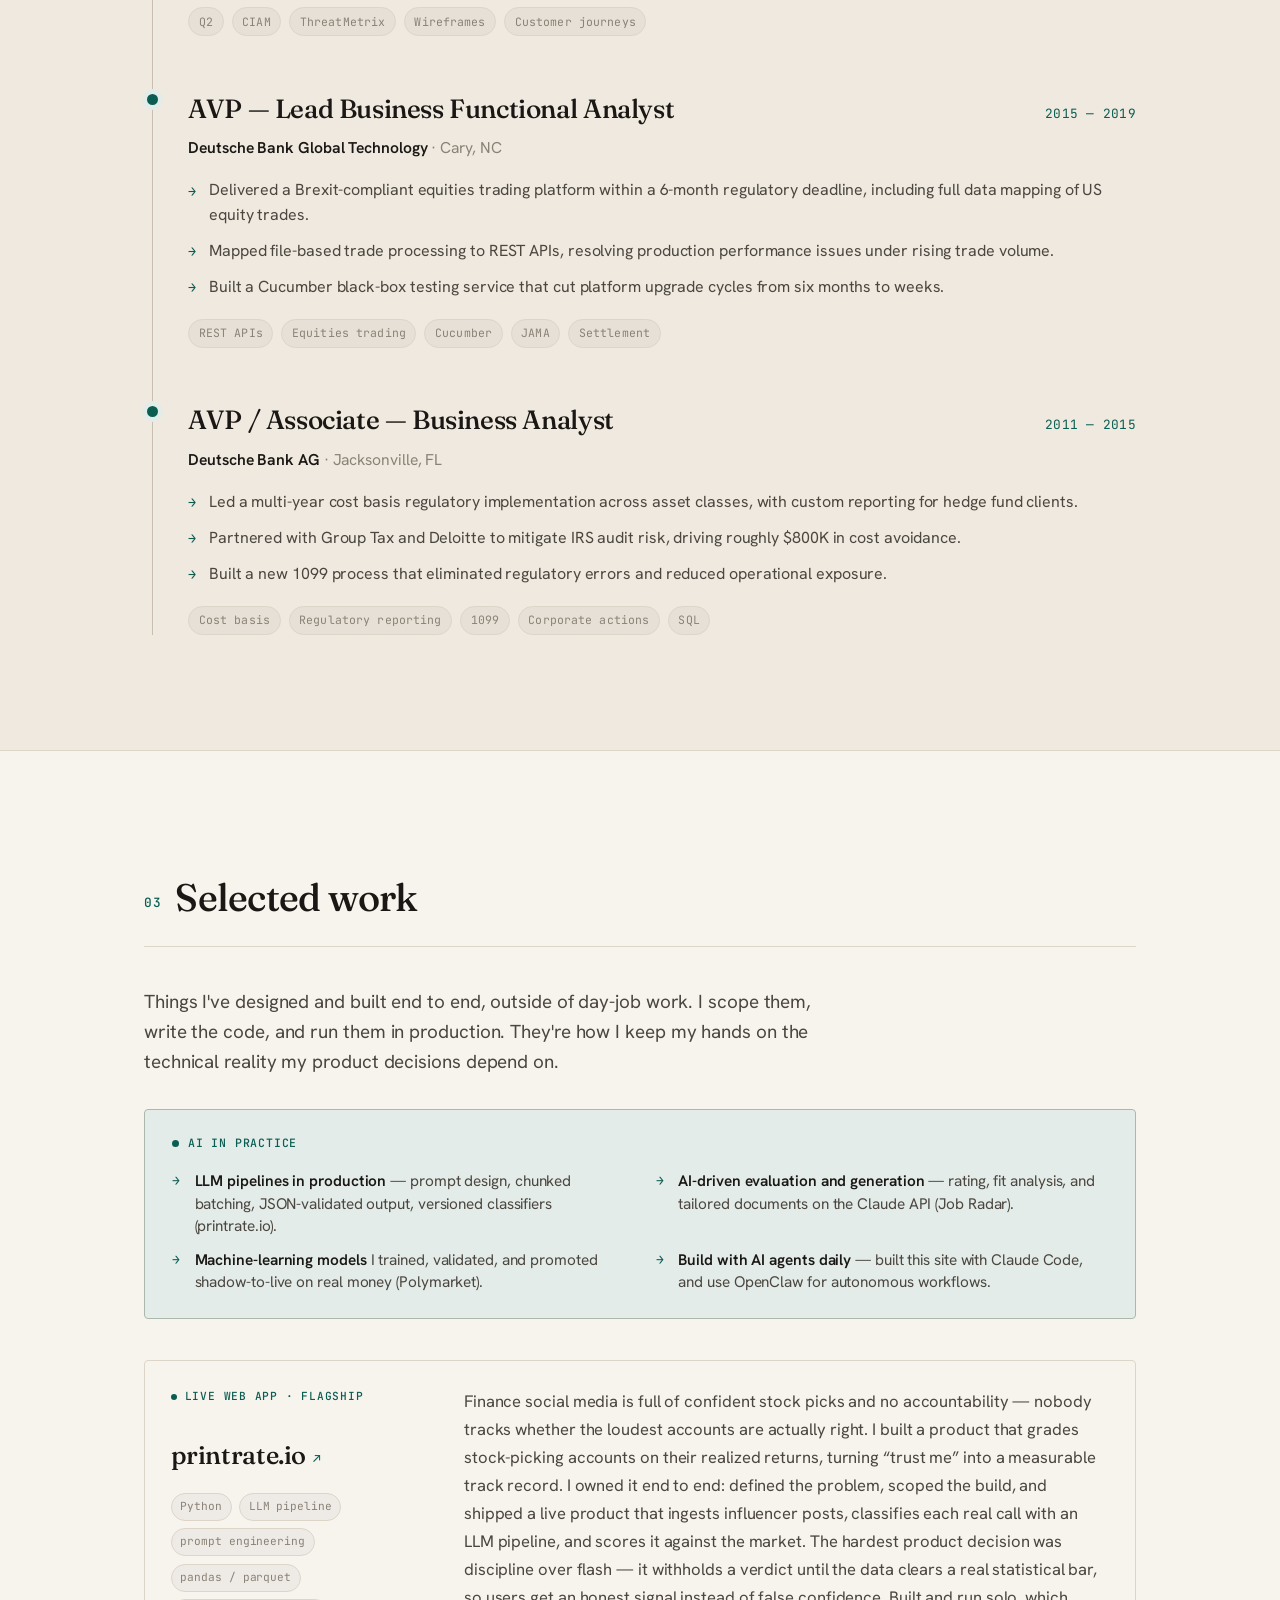
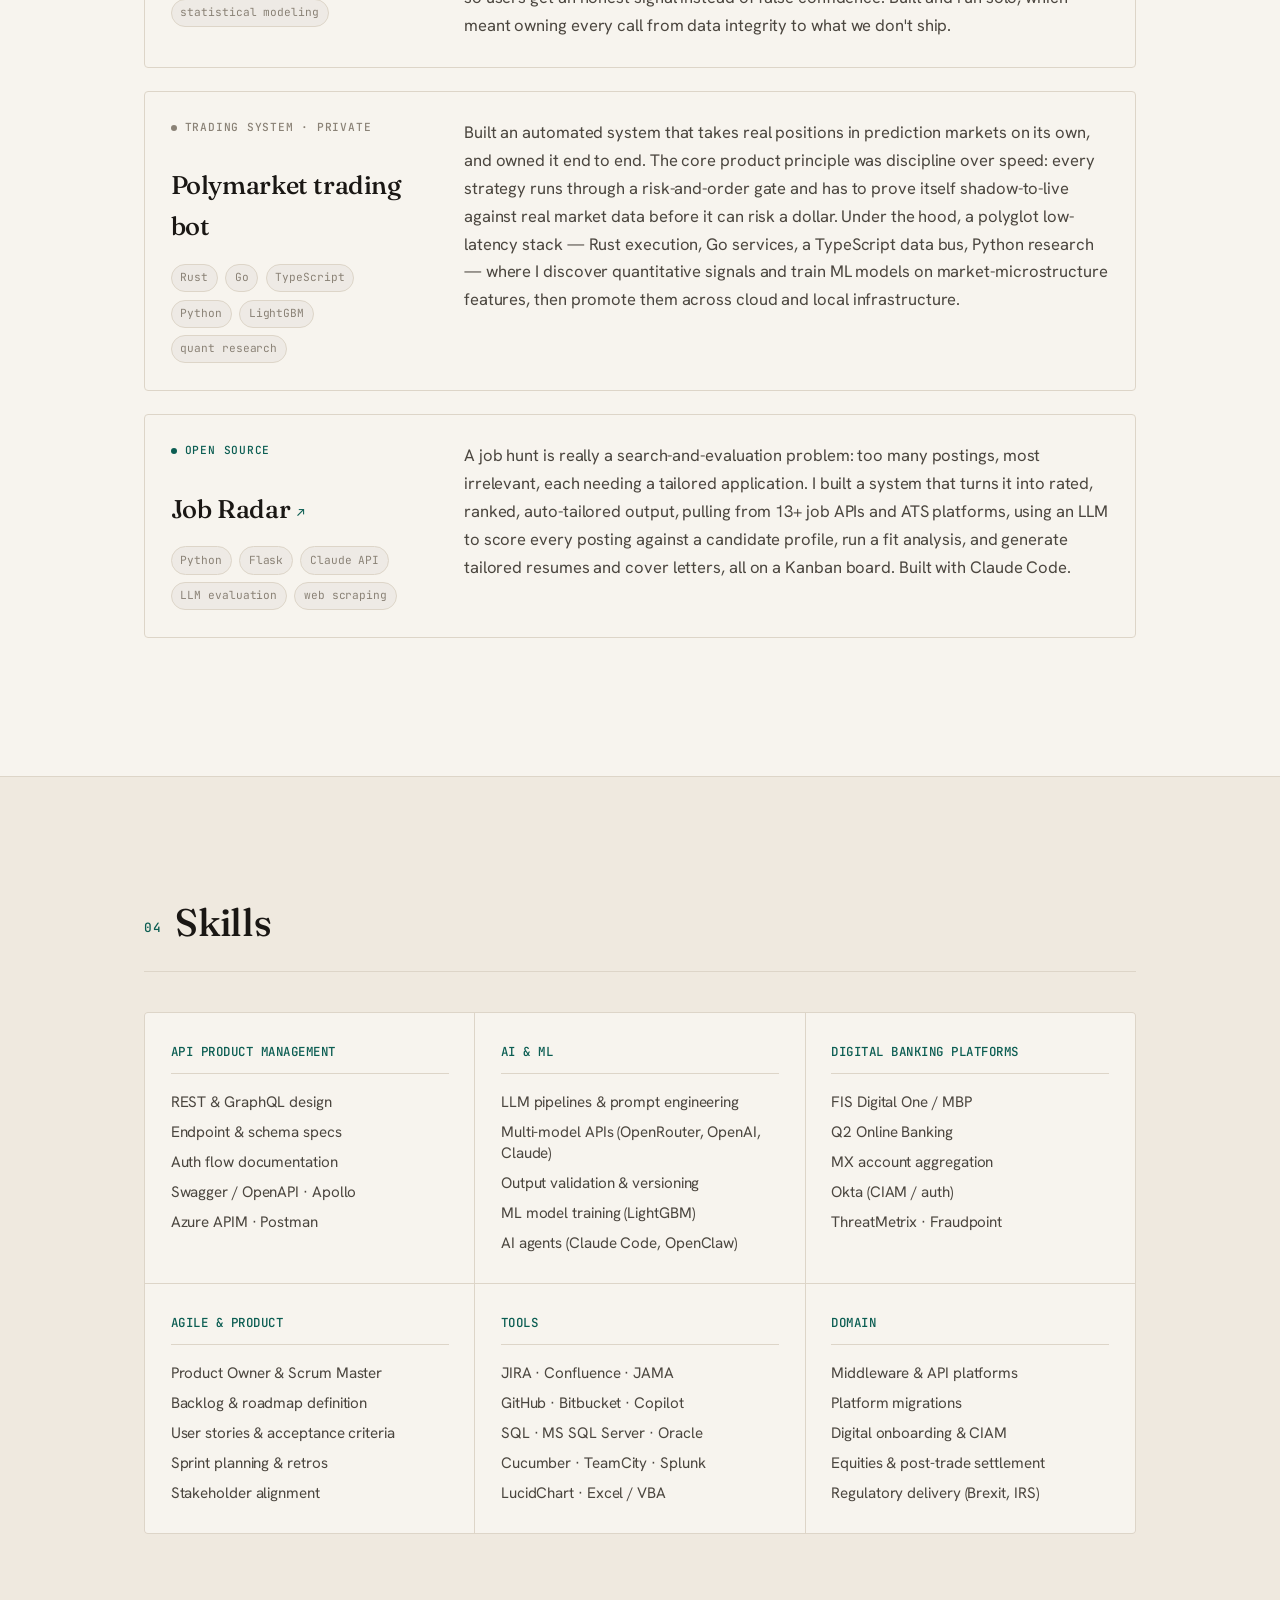
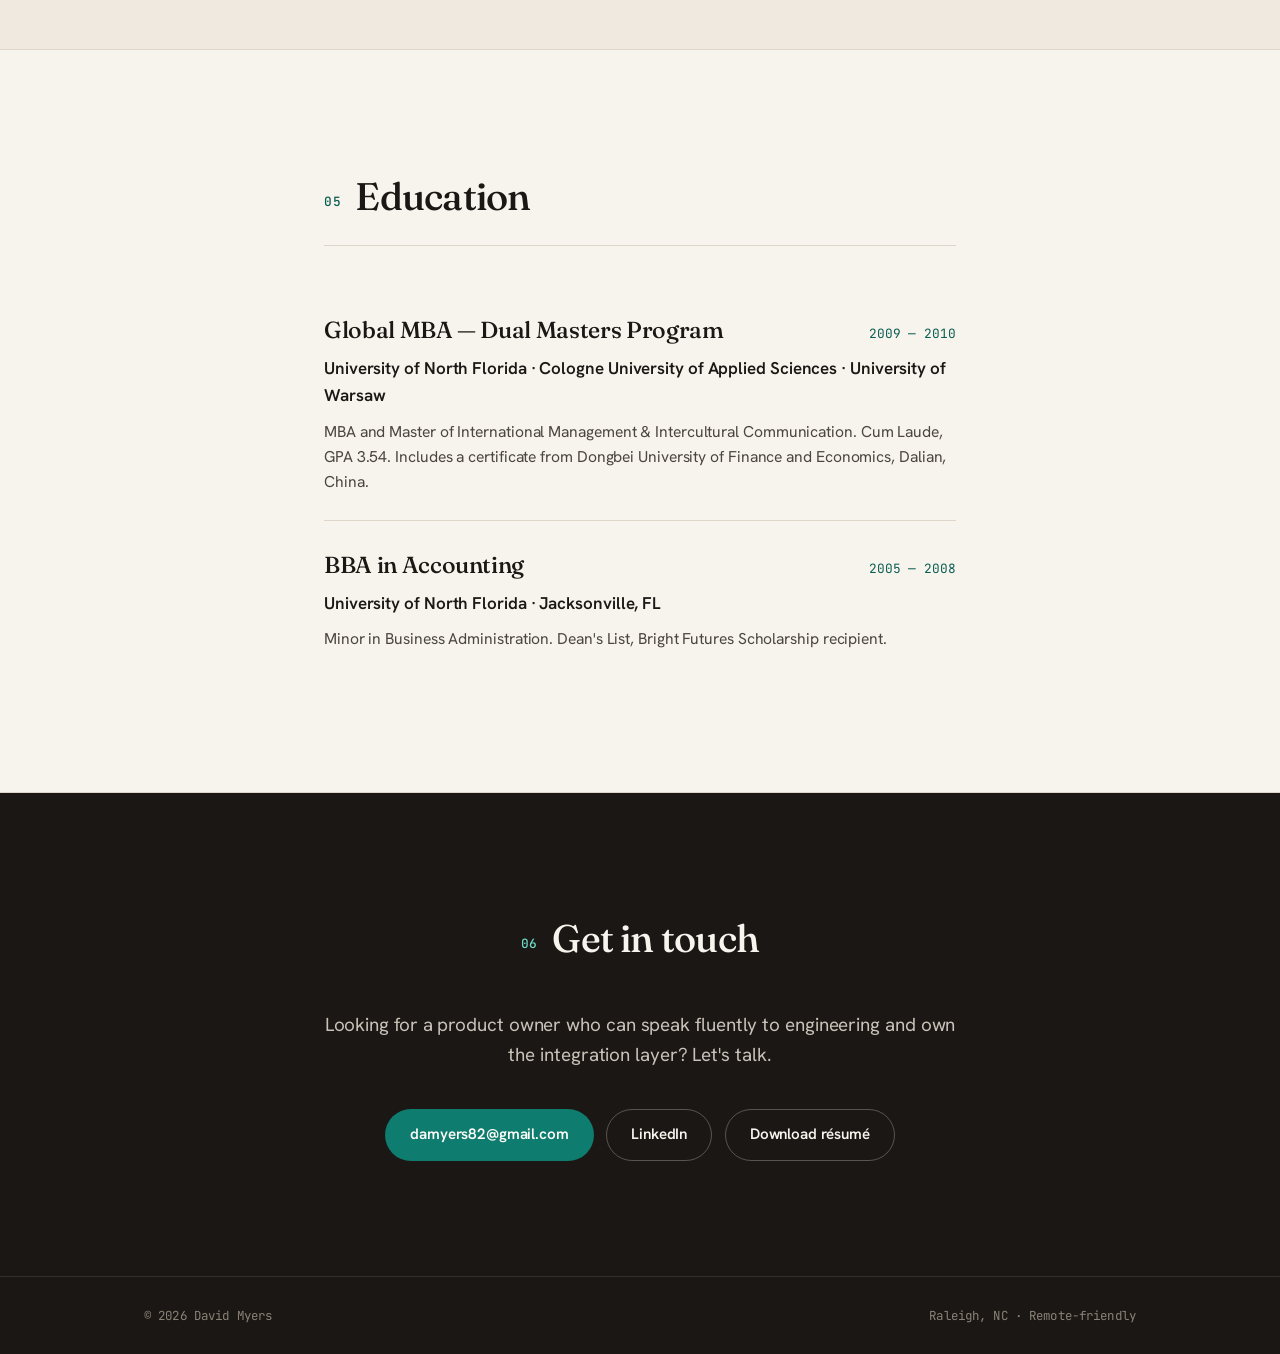
==== commit 9162c42e: "Add OpenClaw to AI agents (site + resume); gitignore .gstack Co-Authored-By: Claude Opus 4.8 <norepl" ====
--- a/index.html
+++ b/index.html
@@ -216,7 +216,7 @@
             <li><strong>LLM pipelines in production</strong> — prompt design, chunked batching, JSON-validated output, versioned classifiers (printrate.io).</li>
             <li><strong>AI-driven evaluation and generation</strong> — rating, fit analysis, and tailored documents on the Claude API (Job Radar).</li>
             <li><strong>Machine-learning models</strong> I trained, validated, and promoted shadow-to-live on real money (Polymarket).</li>
-            <li><strong>Build with AI coding agents daily</strong> — Claude Code is part of my workflow, including this site.</li>
+            <li><strong>Build with AI agents daily</strong> — built this site with Claude Code, and use OpenClaw for autonomous workflows.</li>
           </ul>
         </div>
 
@@ -314,7 +314,7 @@
               <li>Multi-model APIs (OpenRouter, OpenAI, Claude)</li>
               <li>Output validation &amp; versioning</li>
               <li>ML model training (LightGBM)</li>
-              <li>AI-assisted dev (Claude Code)</li>
+              <li>AI agents (Claude Code, OpenClaw)</li>
             </ul>
           </div>
 
